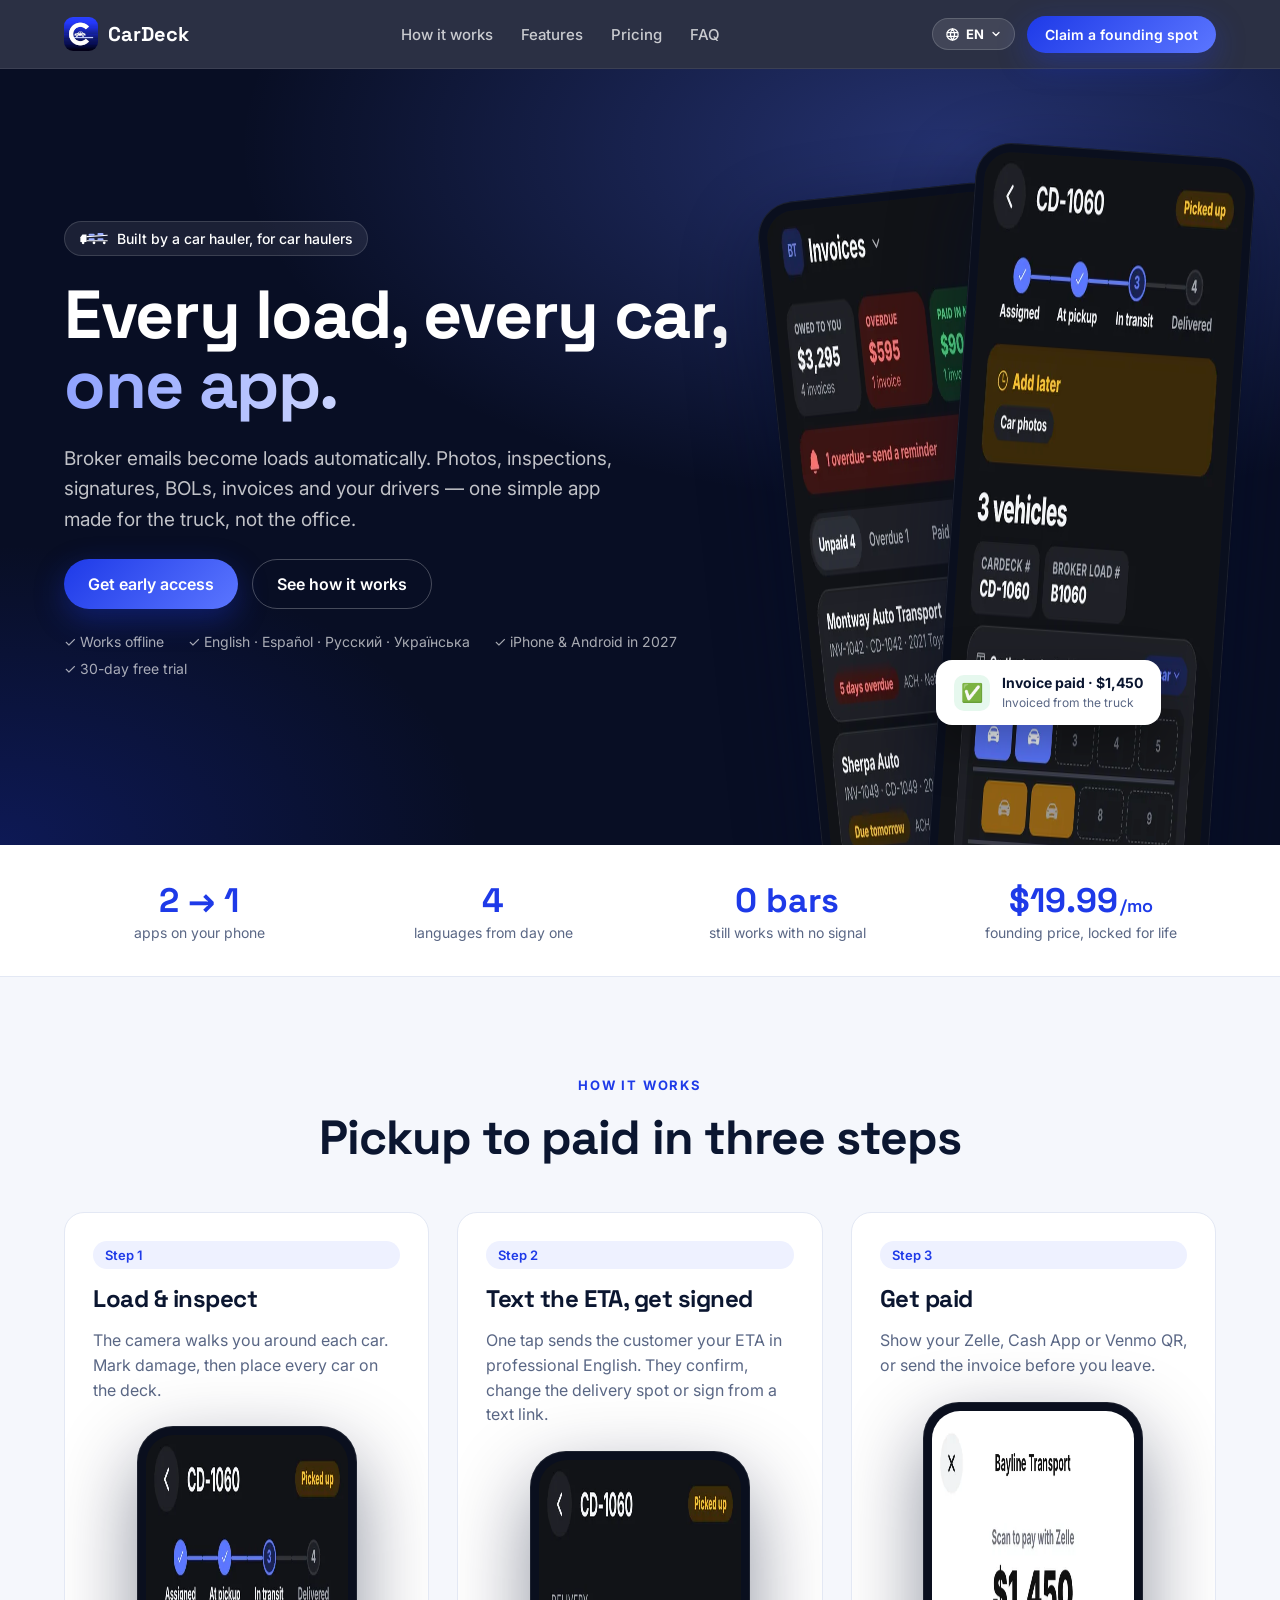
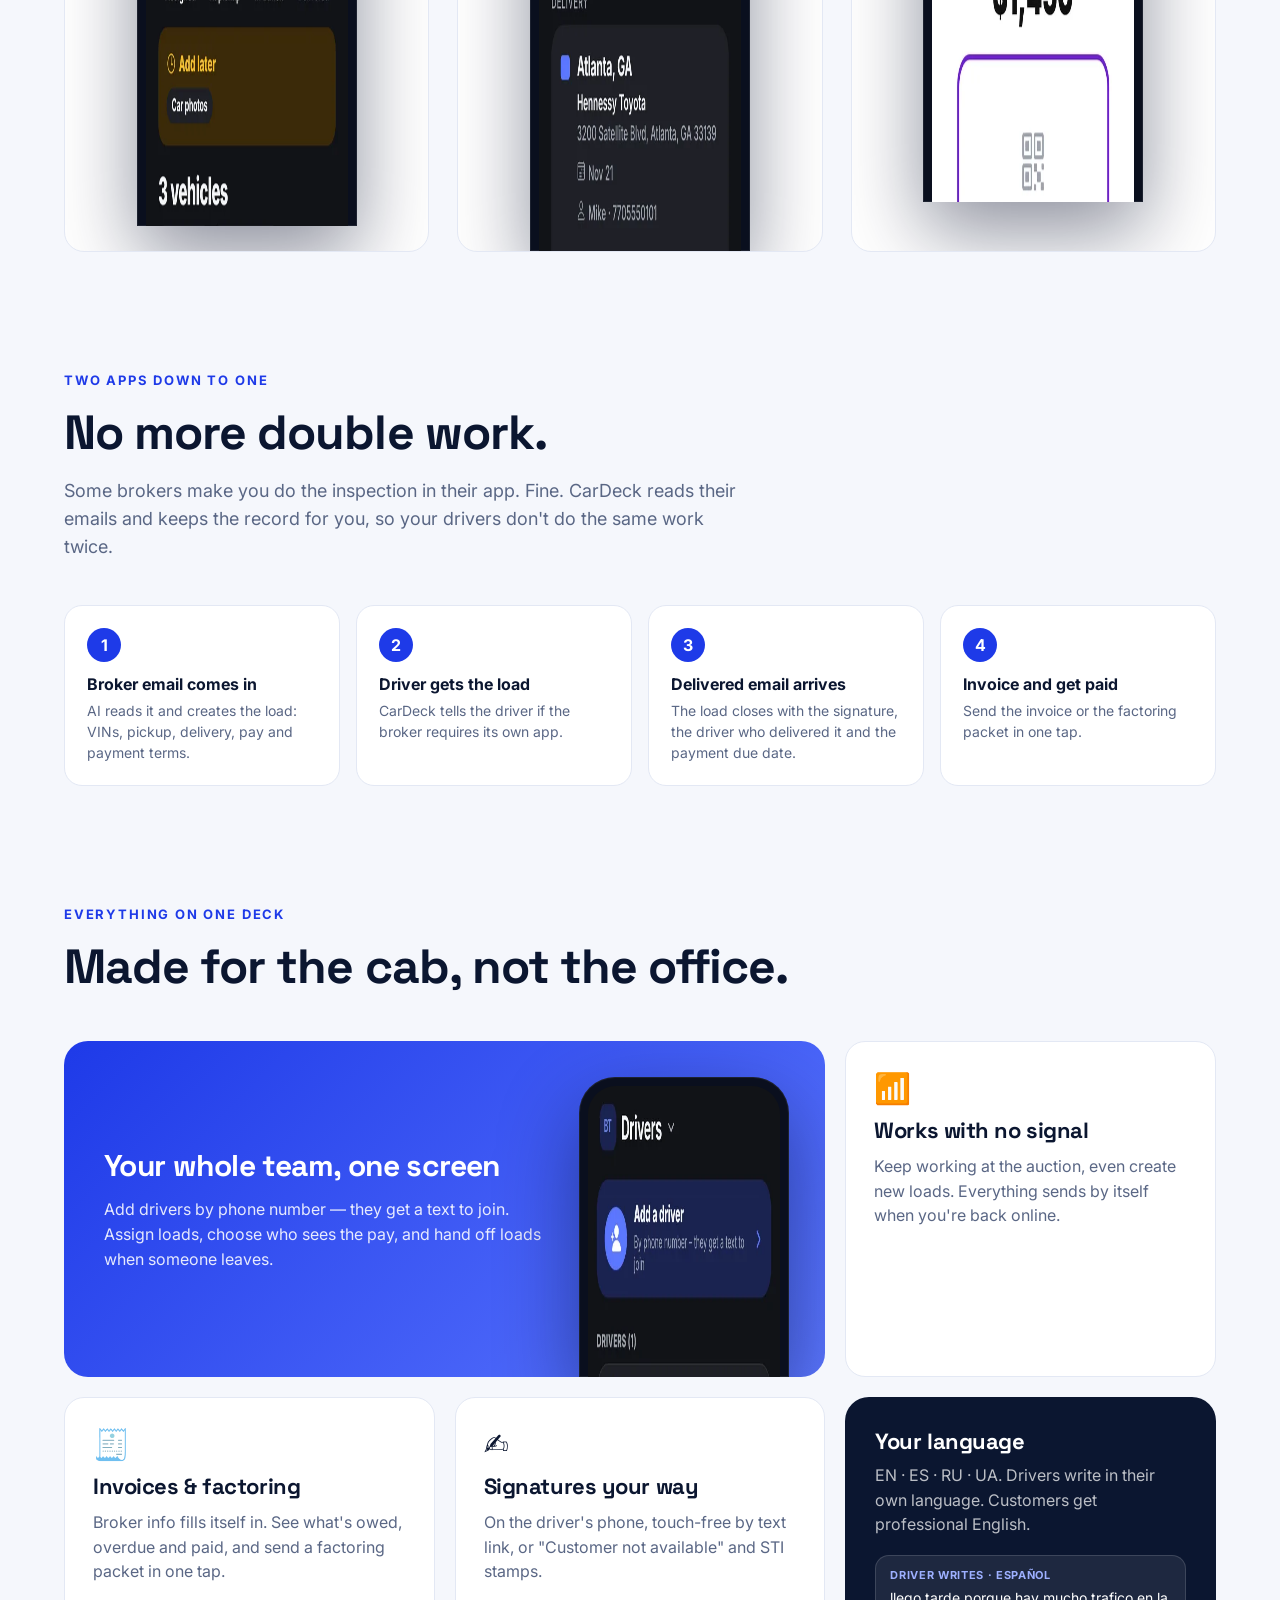
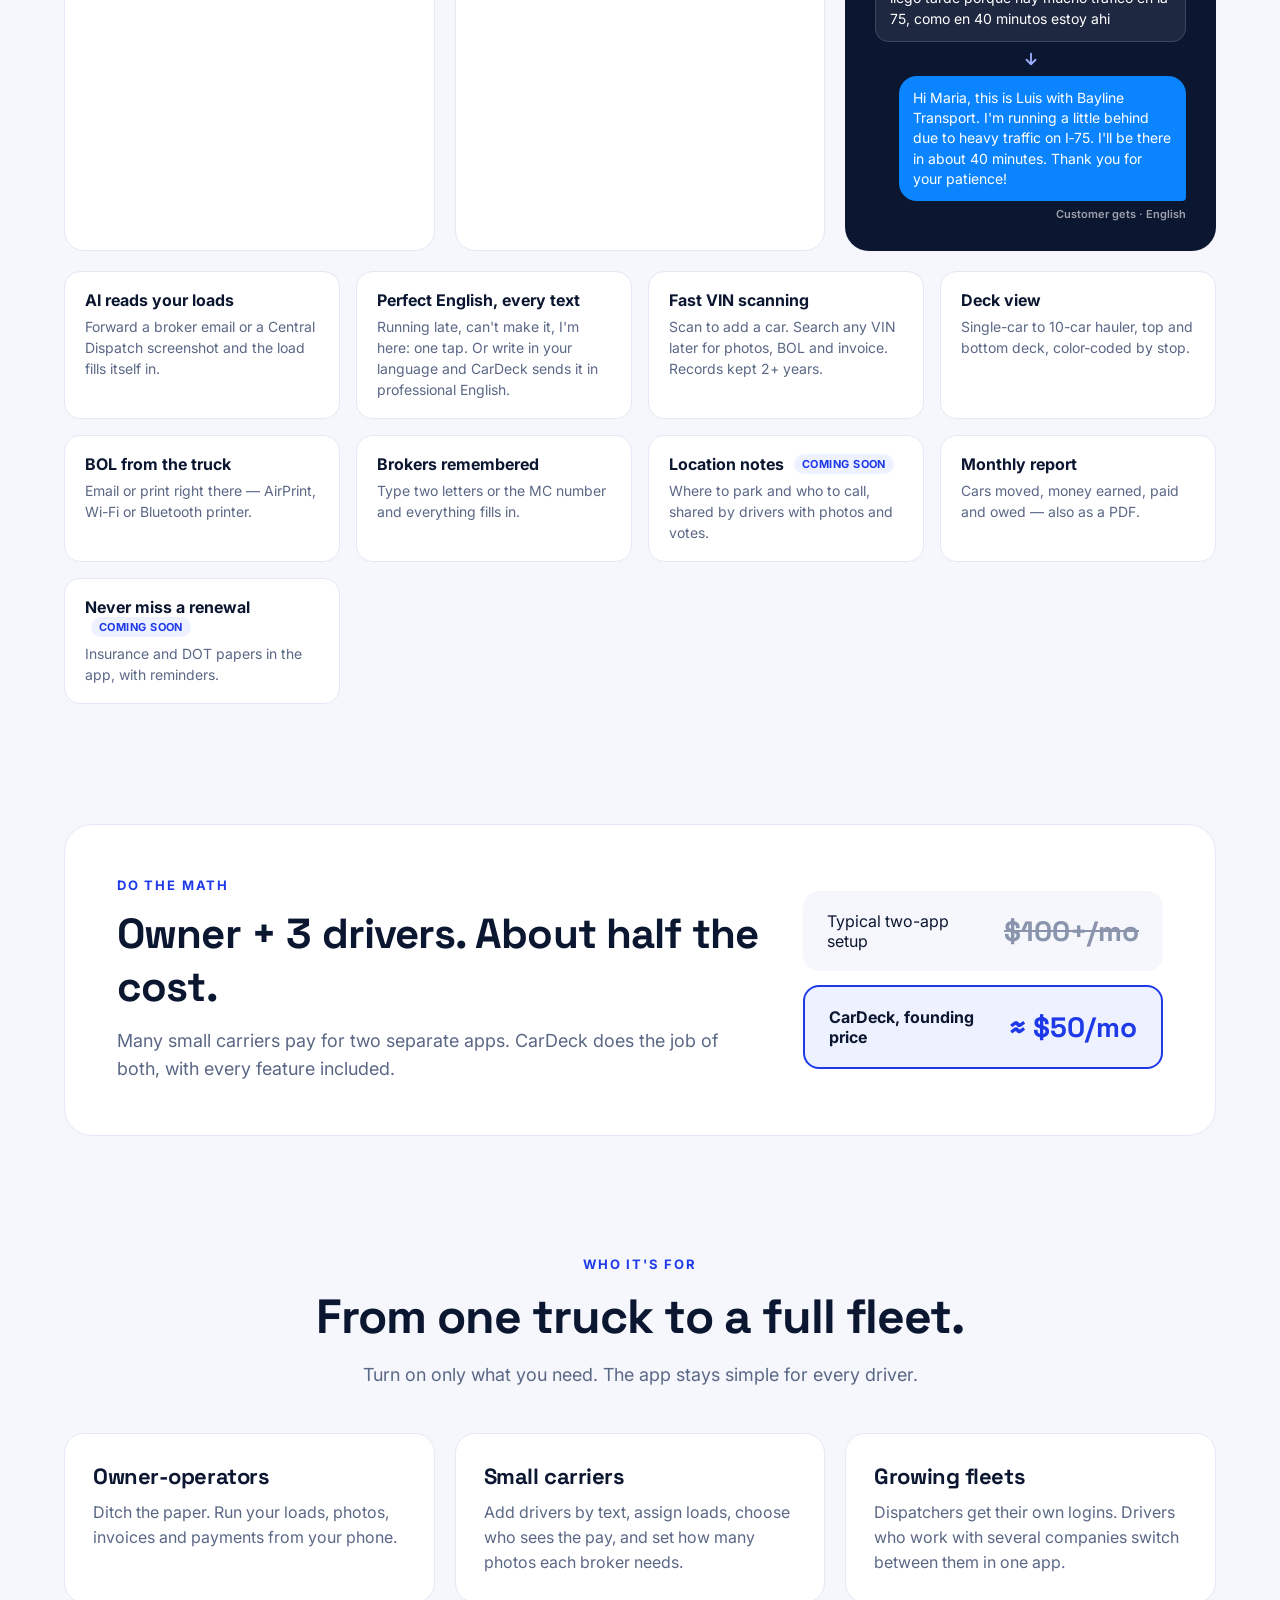
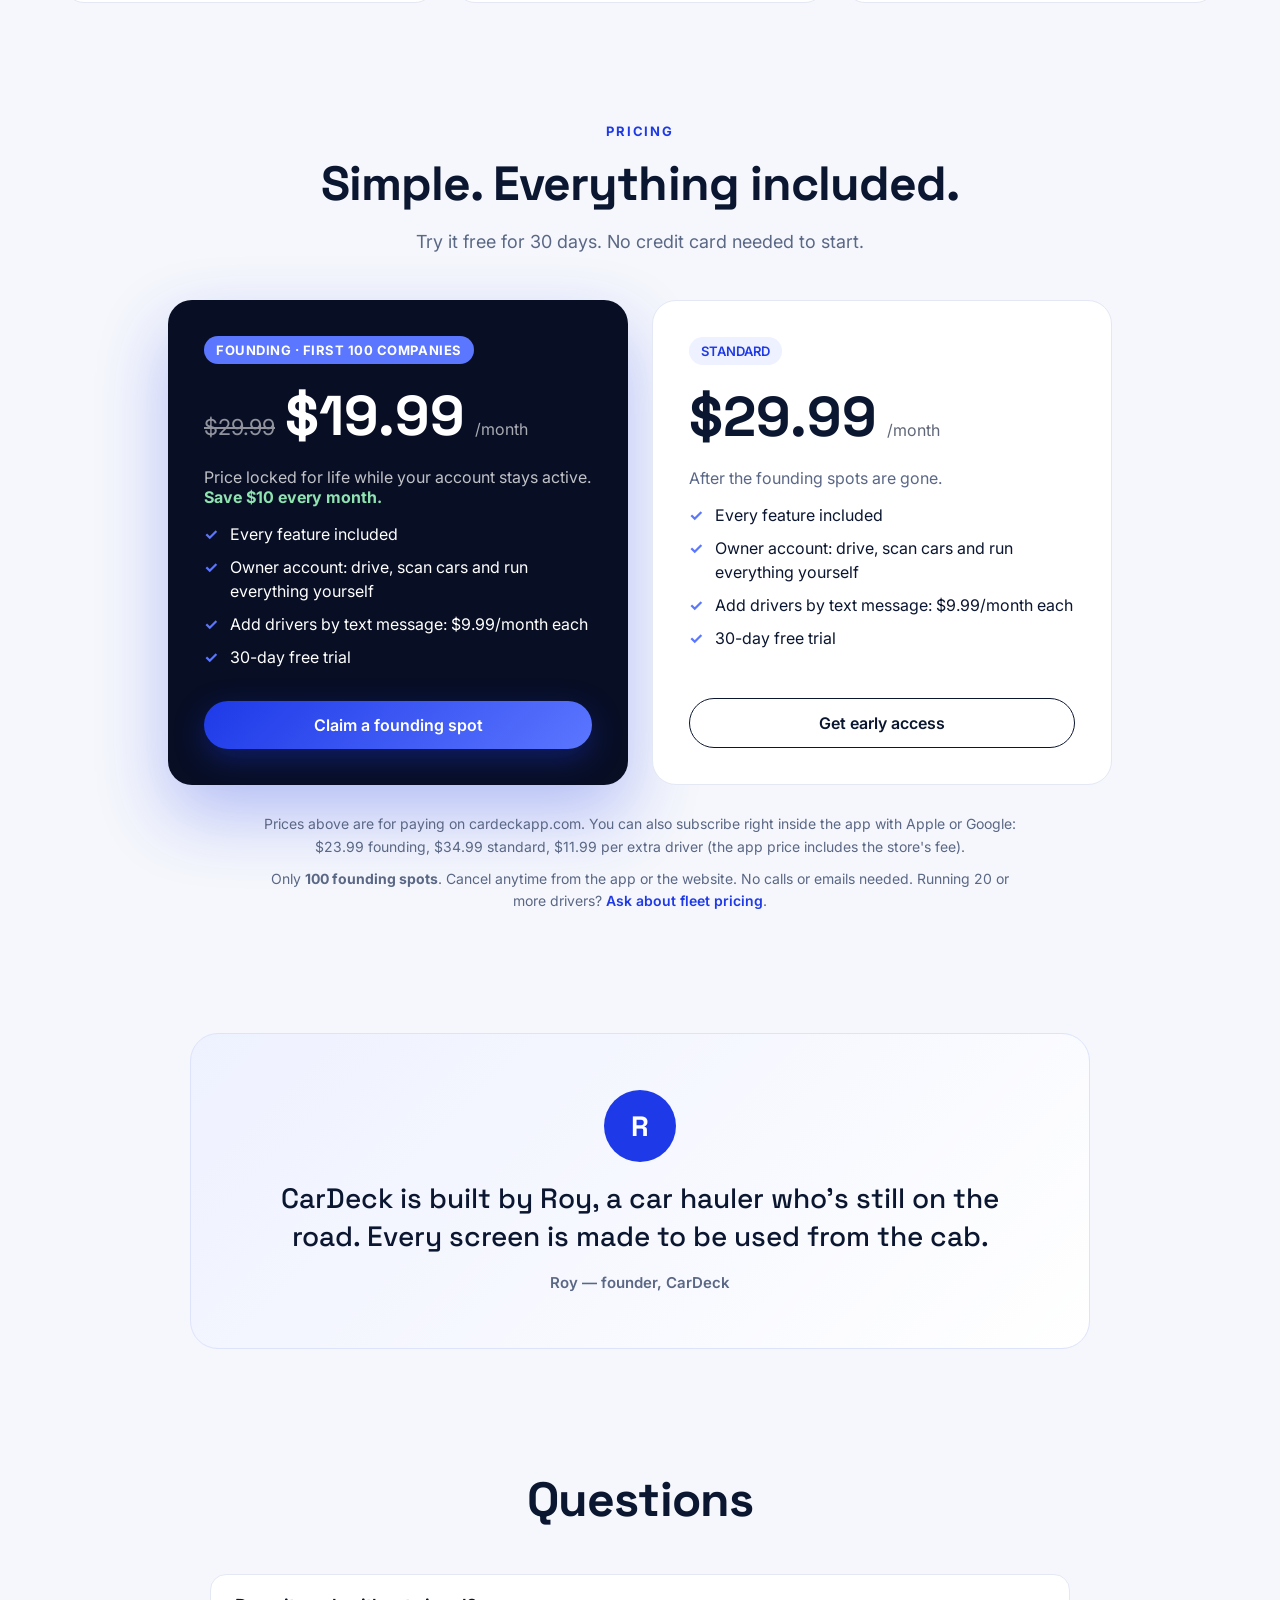
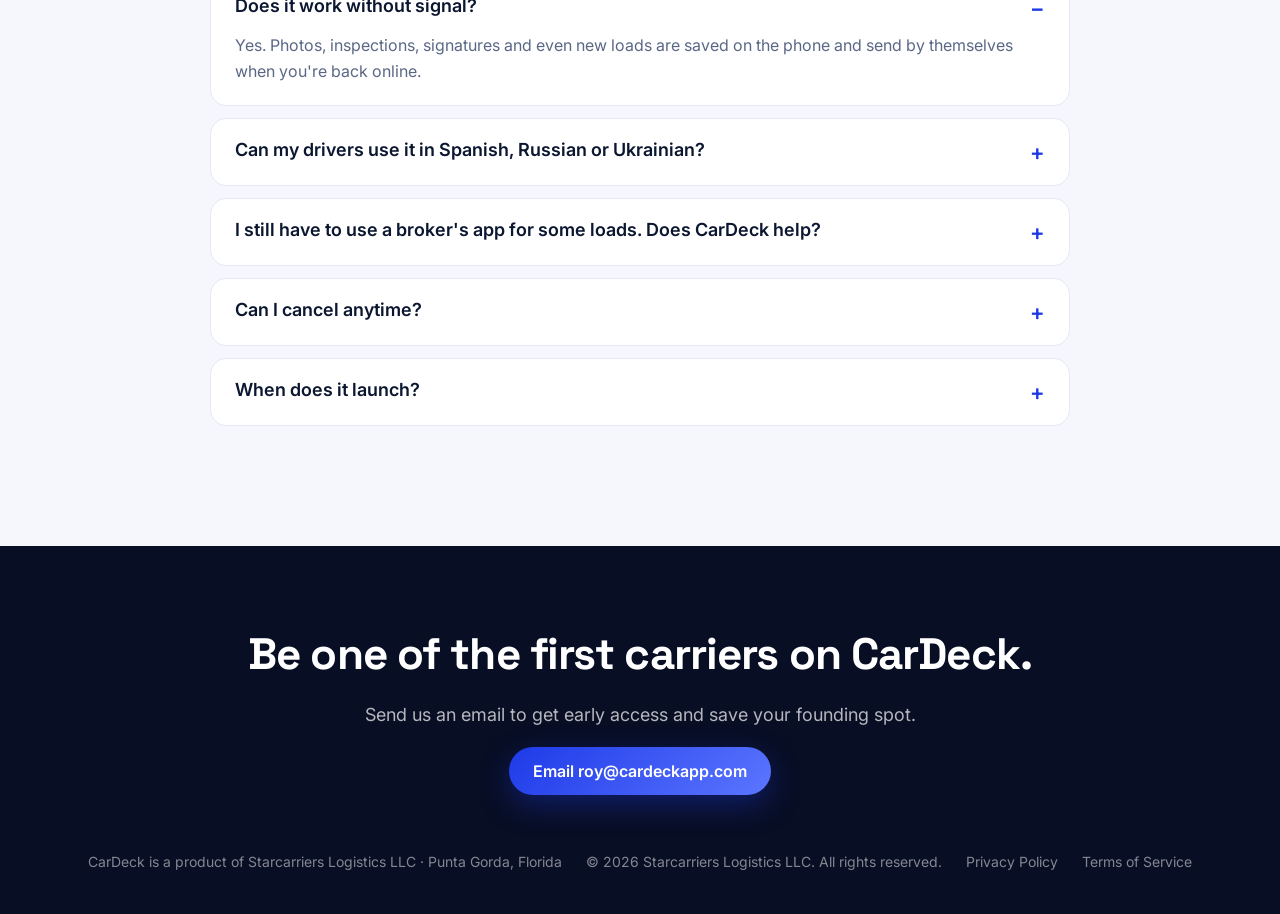
==== index.html @ 929bc15a "Your language card: show a driver's Spanish text sent as professional English (EN + ES) Co-Authored-" ====
<!DOCTYPE html>
<html lang="en">
<head>
<meta charset="utf-8">
<meta name="viewport" content="width=device-width, initial-scale=1">
<title>CarDeck — The car hauling app built for drivers</title>
<meta name="description" content="In English, Spanish, Russian and Ukrainian, CarDeck helps small and growing car hauling companies run every load from one app: AI reads broker emails, VIN scanning, inspection photos, signatures, BOLs you can print from the truck, invoices, payments, factoring and drivers — built around how drivers really work.">
<meta name="color-scheme" content="light">
<meta name="theme-color" content="#080E24">
<link rel="canonical" href="https://cardeckapp.com/">
<meta property="og:type" content="website">
<meta property="og:site_name" content="CarDeck">
<meta property="og:title" content="CarDeck — The car hauling app built for drivers">
<meta property="og:description" content="Broker emails become loads automatically. Photos, BOLs, invoices, payments and factoring in one app. No double work.">
<meta property="og:url" content="https://cardeckapp.com/">
<meta property="og:image" content="https://cardeckapp.com/apple-touch-icon.png">
<link rel="icon" href="favicon.png" type="image/png">
<link rel="apple-touch-icon" href="apple-touch-icon.png">
<link rel="preconnect" href="https://fonts.googleapis.com">
<link rel="preconnect" href="https://fonts.gstatic.com" crossorigin>
<link href="https://fonts.googleapis.com/css2?family=Inter:wght@400;500;600;700&family=Space+Grotesk:wght@500;600;700&display=swap" rel="stylesheet">
<link rel="stylesheet" href="home.css">
</head>
<body>

<header class="top">
  <div class="wrap nav">
    <a class="brand" href="#top"><img src="logo.png" alt="CarDeck logo">CarDeck</a>
    <nav data-i="0" class="links">
      <a href="#how">How it works</a>
      <a href="#features">Features</a>
      <a href="#pricing">Pricing</a>
      <a href="#faq">FAQ</a>
    </nav>
    <div class="nav-right">
      <div class="langs">
        <button type="button" class="lang-btn" aria-haspopup="true" aria-expanded="false" aria-label="Choose language">
          <svg width="15" height="15" viewBox="0 0 24 24" fill="none" stroke="currentColor" stroke-width="2" stroke-linecap="round" aria-hidden="true"><circle cx="12" cy="12" r="9"/><path d="M3.6 9h16.8M3.6 15h16.8M12 3a14 14 0 0 1 0 18M12 3a14 14 0 0 0 0 18"/></svg>
          <span class="lang-cur">EN</span>
          <svg class="chev" width="12" height="12" viewBox="0 0 24 24" fill="none" stroke="currentColor" stroke-width="2.5" stroke-linecap="round" stroke-linejoin="round" aria-hidden="true"><path d="M6 9l6 6 6-6"/></svg>
        </button>
        <div class="lang-menu" role="menu" hidden>
          <button type="button" role="menuitemradio" data-l="en" data-s="EN">English</button>
          <button type="button" role="menuitemradio" data-l="es" data-s="ES">Español</button>
          <button type="button" role="menuitemradio" data-l="ru" data-s="RU">Русский</button>
          <button type="button" role="menuitemradio" data-l="uk" data-s="UA">Українська</button>
        </div>
      </div>
      <a data-i="6" class="btn btn-primary" href="#contact">Claim a founding spot</a>
    </div>
  </div>
</header>

<main id="top">

<!-- HERO -->
<section class="hero">
  <div class="wrap">
    <div class="hero-copy">
      <span class="pill"><svg class="hauler" width="30" height="14" viewBox="0 0 44 20" aria-hidden="true"><path d="M2 16V9l3-4h6v11z" fill="#fff"/><path d="M11 14h31M11 8l31-2" stroke="#fff" stroke-width="1.6" fill="none"/><rect x="14" y="3.6" width="9" height="3.2" rx="1.6" fill="#9DB0FF"/><rect x="27" y="2.8" width="9" height="3.2" rx="1.6" fill="#9DB0FF"/><rect x="14" y="10.2" width="9" height="3.2" rx="1.6" fill="#9DB0FF"/><rect x="27" y="10.2" width="9" height="3.2" rx="1.6" fill="#9DB0FF"/><circle cx="6" cy="17" r="2" fill="#fff"/><circle cx="22" cy="17" r="2" fill="#fff"/><circle cx="37" cy="17" r="2" fill="#fff"/></svg><span data-t="pill">Built by a car hauler, for car haulers</span></span>
      <h1 data-t="h1">Every load, every car, <em>one app.</em></h1>
      <p class="lead" data-t="lead">Broker emails become loads automatically. Photos, inspections, signatures, BOLs, invoices and your drivers — one simple app made for the truck, not the office.</p>
      <div class="row">
        <a class="btn btn-primary" href="#contact" data-t="cta">Get early access</a>
        <a class="btn btn-ghost" href="#how" data-t="cta2">See how it works</a>
      </div>
      <div data-i="8" class="checks"><span>✓ Works offline</span><span>✓ English · Español · Русский · Українська</span><span>✓ iPhone &amp; Android in 2027</span><span>✓ 30-day free trial</span></div>
    </div>
    <div class="hero-art" aria-hidden="true">
      <div class="phone p1"><img src="img/invoices.webp?v=2" alt="" width="540" height="1171"></div>
      <div class="phone p2"><img src="img/load.webp" alt="" width="540" height="1171"></div>
      <div class="toast"><div class="ic">✅</div><div data-i="10"><b>Invoice paid · $1,450</b><small>Invoiced from the truck</small></div></div>
    </div>
  </div>
</section>

<!-- STATS -->
<div class="stats">
  <div class="wrap">
    <div data-i="11"><b>2 → 1</b><span>apps on your phone</span></div>
    <div data-i="12"><b>4</b><span>languages from day one</span></div>
    <div data-i="13"><b>0 bars</b><span>still works with no signal</span></div>
    <div data-i="14"><b>$19.99<small>/mo</small></b><span>founding price, locked for life</span></div>
  </div>
</div>

<!-- HOW -->
<section id="how" class="sec">
  <div class="wrap">
    <div class="sec-head center">
      <span data-i="15" class="eyebrow">How it works</span>
      <h2 data-i="16">Pickup to paid in three steps</h2>
    </div>
    <div class="steps">
      <div class="card"><span data-i="17" class="tag">Step 1</span><h3 data-i="18">Load &amp; inspect</h3><p data-i="19">The camera walks you around each car. Mark damage, then place every car on the deck.</p><div class="phone"><img src="img/load.webp" alt="Load screen with deck view" loading="lazy" width="540" height="1171"></div></div>
      <div class="card"><span data-i="20" class="tag">Step 2</span><h3 data-i="21">Text the ETA, get signed</h3><p data-i="22">One tap sends the customer your ETA in professional English. They confirm, change the delivery spot or sign from a text link.</p><div class="phone"><img src="img/eta.webp" alt="ETA text screen" loading="lazy" width="540" height="1171"></div></div>
      <div class="card"><span data-i="23" class="tag">Step 3</span><h3 data-i="24">Get paid</h3><p data-i="25">Show your Zelle, Cash App or Venmo QR, or send the invoice before you leave.</p><div class="phone"><img src="img/pay-qr.webp?v=3" alt="Payment QR screen" loading="lazy" width="540" height="1171"></div></div>
    </div>
  </div>
</section>

<!-- TWO APPS TO ONE -->
<section class="sec">
  <div class="wrap">
    <div class="sec-head">
      <span data-i="26" class="eyebrow">Two apps down to one</span>
      <h2 data-i="27">No more double work.</h2>
      <p data-i="28">Some brokers make you do the inspection in their app. Fine. CarDeck reads their emails and keeps the record for you, so your drivers don't do the same work twice.</p>
    </div>
    <div class="flow">
      <div data-i="29"><i>1</i><b>Broker email comes in</b><span>AI reads it and creates the load: VINs, pickup, delivery, pay and payment terms.</span></div>
      <div data-i="30"><i>2</i><b>Driver gets the load</b><span>CarDeck tells the driver if the broker requires its own app.</span></div>
      <div data-i="31"><i>3</i><b>Delivered email arrives</b><span>The load closes with the signature, the driver who delivered it and the payment due date.</span></div>
      <div data-i="32"><i>4</i><b>Invoice and get paid</b><span>Send the invoice or the factoring packet in one tap.</span></div>
    </div>
  </div>
</section>

<!-- FEATURES -->
<section id="features" class="sec">
  <div class="wrap">
    <div class="sec-head">
      <span data-i="33" class="eyebrow">Everything on one deck</span>
      <h2 data-i="34">Made for the cab, not the office.</h2>
    </div>
    <div class="bento">
      <div class="big">
        <div><h3 data-i="35">Your whole team, one screen</h3><p data-i="36" style="margin-top:12px">Add drivers by phone number — they get a text to join. Assign loads, choose who sees the pay, and hand off loads when someone leaves.</p></div>
        <div class="phone"><img src="img/drivers.webp?v=2" alt="Drivers screen" loading="lazy" width="540" height="1171"></div>
      </div>
      <div class="card"><div class="emo">📶</div><h3 data-i="38">Works with no signal</h3><p data-i="39">Keep working at the auction, even create new loads. Everything sends by itself when you're back online.</p></div>
      <div class="card"><div class="emo">🧾</div><h3 data-i="41">Invoices &amp; factoring</h3><p data-i="42">Broker info fills itself in. See what's owed, overdue and paid, and send a factoring packet in one tap.</p></div>
      <div class="card"><div class="emo">✍️</div><h3 data-i="44">Signatures your way</h3><p data-i="45">On the driver's phone, touch-free by text link, or "Customer not available" and STI stamps.</p></div>
      <div class="dark lang">
        <div><h3 data-i="46">Your language</h3><p data-i="47" style="margin-top:8px">EN · ES · RU · UA. Drivers write in their own language. Customers get professional English.</p></div>
        <div class="tx" aria-label="Example: a driver's Spanish message sent as professional English">
          <div class="tx-in"><small data-i="105">Driver writes · Español</small><p>llego tarde porque hay mucho trafico en la 75, como en 40 minutos estoy ahi</p></div>
          <div class="tx-arrow" aria-hidden="true"><svg width="18" height="18" viewBox="0 0 24 24" fill="none" stroke="currentColor" stroke-width="2.4" stroke-linecap="round" stroke-linejoin="round"><path d="M12 5v14M6 13l6 6 6-6"/></svg></div>
          <div class="tx-out">Hi Maria, this is Luis with Bayline Transport. I'm running a little behind due to heavy traffic on I&#8209;75. I'll be there in about 40 minutes. Thank you for your patience!</div>
          <small class="tx-cap" data-i="106">Customer gets · English</small>
        </div>
      </div>
    </div>
    <div class="more">
      <div data-i="48"><b>AI reads your loads</b><span>Forward a broker email or a Central Dispatch screenshot and the load fills itself in.</span></div>
      <div data-i="104"><b>Perfect English, every text</b><span>Running late, can't make it, I'm here: one tap. Or write in your language and CarDeck sends it in professional English.</span></div>
      <div data-i="49"><b>Fast VIN scanning</b><span>Scan to add a car. Search any VIN later for photos, BOL and invoice. Records kept 2+ years.</span></div>
      <div data-i="50"><b>Deck view</b><span>Single-car to 10-car hauler, top and bottom deck, color-coded by stop.</span></div>
      <div data-i="51"><b>BOL from the truck</b><span>Email or print right there — AirPrint, Wi-Fi or Bluetooth printer.</span></div>
      <div data-i="52"><b>Brokers remembered</b><span>Type two letters or the MC number and everything fills in.</span></div>
      <div data-i="53"><b>Location notes <em class="soon">Coming soon</em></b><span>Where to park and who to call, shared by drivers with photos and votes.</span></div>
      <div data-i="54"><b>Monthly report</b><span>Cars moved, money earned, paid and owed — also as a PDF.</span></div>
      <div data-i="55"><b>Never miss a renewal <em class="soon">Coming soon</em></b><span>Insurance and DOT papers in the app, with reminders.</span></div>
    </div>
  </div>
</section>

<!-- MATH -->
<section class="sec">
  <div class="wrap">
    <div class="math">
      <div class="l">
        <span data-i="56" class="eyebrow">Do the math</span>
        <h2 data-i="57">Owner + 3 drivers. About half the cost.</h2>
        <p data-i="58">Many small carriers pay for two separate apps. CarDeck does the job of both, with every feature included.</p>
      </div>
      <div class="r">
        <div data-i="59"><span>Typical two-app setup</span><strong class="old">$100+/mo</strong></div>
        <div data-i="60" class="us"><b>CarDeck, founding price</b><strong>≈ $50/mo</strong></div>
      </div>
    </div>
  </div>
</section>

<!-- WHO -->
<section class="sec">
  <div class="wrap">
    <div class="sec-head center">
      <span data-i="61" class="eyebrow">Who it's for</span>
      <h2 data-i="62">From one truck to a full fleet.</h2>
      <p data-i="63">Turn on only what you need. The app stays simple for every driver.</p>
    </div>
    <div class="who">
      <div class="card"><h3 data-i="64">Owner-operators</h3><p data-i="65">Ditch the paper. Run your loads, photos, invoices and payments from your phone.</p></div>
      <div class="card"><h3 data-i="66">Small carriers</h3><p data-i="67">Add drivers by text, assign loads, choose who sees the pay, and set how many photos each broker needs.</p></div>
      <div class="card"><h3 data-i="68">Growing fleets</h3><p data-i="69">Dispatchers get their own logins. Drivers who work with several companies switch between them in one app.</p></div>
    </div>
  </div>
</section>

<!-- PRICING -->
<section id="pricing" class="sec">
  <div class="wrap">
    <div class="sec-head center">
      <span data-i="70" class="eyebrow">Pricing</span>
      <h2 data-i="71">Simple. Everything included.</h2>
      <p data-i="72">Try it free for 30 days. No credit card needed to start.</p>
    </div>
    <div class="prices">
      <div class="price f">
        <span data-i="73" class="badge">FOUNDING · FIRST 100 COMPANIES</span>
        <div data-i="74" class="amt"><s>$29.99</s><b>$19.99</b><span>/month</span></div>
        <p data-i="75" class="sub">Price locked for life while your account stays active. <b class="save">Save $10 every month.</b></p>
        <ul>
          <li data-i="76">Every feature included</li>
          <li data-i="77">Owner account: drive, scan cars and run everything yourself</li>
          <li data-i="78">Add drivers by text message: $9.99/month each</li>
          <li data-i="79">30-day free trial</li>
        </ul>
        <div class="grow"></div>
        <a data-i="6" class="btn btn-primary" href="#contact">Claim a founding spot</a>
      </div>
      <div class="price s">
        <span data-i="80" class="tag" style="align-self:flex-start">STANDARD</span>
        <div data-i="81" class="amt"><b>$29.99</b><span>/month</span></div>
        <p data-i="82" class="sub">After the founding spots are gone.</p>
        <ul>
          <li data-i="76">Every feature included</li>
          <li data-i="77">Owner account: drive, scan cars and run everything yourself</li>
          <li data-i="78">Add drivers by text message: $9.99/month each</li>
          <li data-i="79">30-day free trial</li>
        </ul>
        <div class="grow"></div>
        <a data-i="83" class="btn btn-outline" href="#contact">Get early access</a>
      </div>
    </div>
    <div class="notes">
      <p data-i="84">Prices above are for paying on cardeckapp.com. You can also subscribe right inside the app with Apple or Google: $23.99 founding, $34.99 standard, $11.99 per extra driver (the app price includes the store's fee).</p>
      <p data-i="85">Only <b>100 founding spots</b>. Cancel anytime from the app or the website. No calls or emails needed. Running 20 or more drivers? <a href="mailto:roy@cardeckapp.com?subject=CarDeck%20fleet%20pricing">Ask about fleet pricing</a>.</p>
    </div>
  </div>
</section>

<!-- FOUNDER -->
<section class="sec">
  <div class="wrap">
    <div class="founder">
      <div class="av">R</div>
      <p data-i="87">CarDeck is built by Roy, a car hauler who's still on the road. Every screen is made to be used from the cab.</p>
      <small data-i="88">Roy — founder, CarDeck</small>
    </div>
  </div>
</section>

<!-- FAQ -->
<section id="faq" class="sec">
  <div class="wrap">
    <div class="sec-head center"><h2 data-i="89">Questions</h2></div>
    <div class="faq">
      <details open><summary data-i="90">Does it work without signal?</summary><p data-i="91">Yes. Photos, inspections, signatures and even new loads are saved on the phone and send by themselves when you're back online.</p></details>
      <details><summary data-i="92">Can my drivers use it in Spanish, Russian or Ukrainian?</summary><p data-i="93">Yes. Each driver picks their own language. Papers and texts that go to customers stay in English.</p></details>
      <details><summary data-i="94">I still have to use a broker's app for some loads. Does CarDeck help?</summary><p data-i="95">Yes. CarDeck reads the broker's emails and keeps the full record, and tells the driver when a broker requires its own app.</p></details>
      <details><summary data-i="96">Can I cancel anytime?</summary><p data-i="97">Yes. No contracts. Cancel from the app or the website. Your founding price stays as long as your account stays active.</p></details>
      <details><summary data-i="98">When does it launch?</summary><p data-i="99">On the App Store and Google Play in 2027. Email us now to save a founding spot.</p></details>
    </div>
  </div>
</section>

</main>

<!-- CONTACT + FOOTER -->
<footer id="contact" class="end">
  <div class="wrap">
    <h2 data-i="100">Be one of the first carriers on CarDeck.</h2>
    <p data-i="101" class="sub">Send us an email to get early access and save your founding spot.</p>
    <a data-i="102" class="btn btn-primary" href="mailto:roy@cardeckapp.com?subject=CarDeck%20early%20access">Email roy@cardeckapp.com</a>
    <div data-i="103" class="legal">
      <span>CarDeck is a product of Starcarriers Logistics LLC · Punta Gorda, Florida</span>
      <span>© 2026 Starcarriers Logistics LLC. All rights reserved.</span>
      <a href="privacy.html">Privacy Policy</a>
      <a href="terms.html">Terms of Service</a>
    </div>
  </div>
</footer>

<script>
(function(){
  var T={
    en:{pill:"Built by a car hauler, for car haulers",h1:"Every load, every car, <em>one app.</em>",lead:"Broker emails become loads automatically. Photos, inspections, signatures, BOLs, invoices and your drivers — one simple app made for the truck, not the office.",cta:"Get early access",cta2:"See how it works"},
    es:{pill:"Hecho por un car hauler, para car haulers",h1:"Cada carga, cada carro, <em>una sola app.</em>",lead:"Los emails del broker se convierten en cargas solos. Fotos, inspecciones, firmas, BOLs, facturas y tus choferes — una app sencilla hecha para el camión, no para la oficina.",cta:"Acceso anticipado",cta2:"Cómo funciona"},
    ru:{pill:"Создано автовозчиком для автовозчиков",h1:"Каждый рейс, каждая машина — <em>одно приложение.</em>",lead:"Письма брокеров сами превращаются в заказы. Фото, осмотры, подписи, BOL, счета и ваши водители — простое приложение для кабины, а не для офиса.",cta:"Ранний доступ",cta2:"Как это работает"},
    uk:{pill:"Створено автовозником для автовозників",h1:"Кожен рейс, кожне авто — <em>один застосунок.</em>",lead:"Листи брокерів самі стають замовленнями. Фото, огляди, підписи, BOL, рахунки та ваші водії — простий застосунок для кабіни, а не для офісу.",cta:"Ранній доступ",cta2:"Як це працює"}
  };
  var ES={"0": "<a href=\"#how\">Cómo funciona</a>\n<a href=\"#features\">Funciones</a>\n<a href=\"#pricing\">Precios</a>\n<a href=\"#faq\">Preguntas</a>", "6": "Aparta tu lugar de fundador", "8": "<span>✓ Funciona sin señal</span><span>✓ English · Español · Русский · Українська</span><span>✓ iPhone y Android en 2027</span><span>✓ 30 días gratis</span>", "10": "<b>Factura pagada · $1,450</b><small>Facturada desde el camión</small>", "11": "<b>2 → 1</b><span>apps en tu teléfono</span>", "12": "<b>4</b><span>idiomas desde el primer día</span>", "13": "<b>0 barras</b><span>funciona aunque no haya señal</span>", "14": "<b>$19.99<small>/mes</small></b><span>precio de fundador, fijo de por vida</span>", "15": "Cómo funciona", "16": "De la recogida al pago en tres pasos", "17": "Paso 1", "18": "Carga e inspecciona", "19": "La cámara te guía alrededor de cada carro. Marca los daños y luego coloca cada carro en el deck.", "20": "Paso 2", "21": "Manda el ETA y consigue la firma", "22": "Con un toque le mandas el ETA al cliente en inglés profesional. Confirma, cambia el lugar de entrega o firma desde un link por texto.", "104": "<b>Inglés perfecto en cada texto</b><span>Voy tarde, hoy no llego, ya llegué: un toque. O escribe en tu idioma y CarDeck lo manda en inglés profesional.</span>", "23": "Paso 3", "24": "Cobra", "25": "Muestra tu QR de Zelle, Cash App o Venmo, o manda la factura antes de irte.", "26": "De dos apps a una", "27": "Se acabó el doble trabajo.", "28": "Algunos brokers te obligan a hacer la inspección en su app. No hay problema. CarDeck lee sus emails y guarda el récord por ti, para que tus choferes no hagan el mismo trabajo dos veces.", "29": "<i>1</i><b>Llega el email del broker</b><span>La IA lo lee y crea la carga: VINs, recogida, entrega, pago y términos de pago.</span>", "30": "<i>2</i><b>El chofer recibe la carga</b><span>CarDeck le avisa al chofer si el broker exige su propia app.</span>", "31": "<i>3</i><b>Llega el email de entregado</b><span>La carga se cierra con la firma, el chofer que la entregó y la fecha de pago.</span>", "32": "<i>4</i><b>Factura y cobra</b><span>Manda la factura o el paquete de factoring con un toque.</span>", "33": "Todo en un solo deck", "34": "Hecha para la cabina, no para la oficina.", "35": "Todo tu equipo en una pantalla", "36": "Agrega choferes por número de teléfono: reciben un texto para unirse. Asigna cargas, escoge quién ve el pago y pasa las cargas a otro chofer cuando alguien se va.", "38": "Funciona sin señal", "39": "Sigue trabajando en la subasta, hasta crea cargas nuevas. Todo se manda solo cuando vuelve la señal.", "41": "Facturas y factoring", "42": "La info del broker se llena sola. Ve lo que te deben, lo vencido y lo pagado, y manda el paquete de factoring con un toque.", "44": "Firmas a tu manera", "45": "En el teléfono del chofer, sin contacto por link de texto, o con los sellos \"Customer not available\" y STI.", "46": "Tu idioma", "47": "EN · ES · RU · UA. Los choferes escriben en su idioma. El cliente recibe inglés profesional.", "105": "El chofer escribe · Español", "106": "El cliente recibe · Inglés", "48": "<b>La IA lee tus cargas</b><span>Reenvía el email del broker o un screenshot de Central Dispatch y la carga se llena sola.</span>", "49": "<b>Escaneo rápido de VIN</b><span>Escanea para agregar un carro. Busca cualquier VIN después para ver fotos, BOL y factura. Récords guardados 2+ años.</span>", "50": "<b>Vista del deck</b><span>Desde un solo carro hasta 10 carros, deck de arriba y de abajo, con colores por parada.</span>", "51": "<b>BOL desde el camión</b><span>Mándalo por email o imprímelo ahí mismo: AirPrint, impresora Wi-Fi o Bluetooth.</span>", "52": "<b>Brokers guardados</b><span>Escribe dos letras o el número MC y todo se llena solo.</span>", "53": "<b>Notas de lugares <em class=\"soon\">Muy pronto</em></b><span>Dónde parquear y a quién llamar, compartido por choferes con fotos y votos.</span>", "54": "<b>Reporte mensual</b><span>Carros movidos, dinero ganado, lo pagado y lo que te deben, también en PDF.</span>", "55": "<b>Nunca se te pase una renovación <em class=\"soon\">Muy pronto</em></b><span>Seguro y papeles del DOT en la app, con recordatorios.</span>", "56": "Haz la cuenta", "57": "Dueño + 3 choferes. Más o menos la mitad del costo.", "58": "Muchos carriers pequeños pagan dos apps separadas. CarDeck hace el trabajo de las dos, con todas las funciones incluidas.", "59": "<span>Lo típico con dos apps</span><strong class=\"old\">$100+/mes</strong>", "60": "<b>CarDeck, precio de fundador</b><strong>≈ $50/mes</strong>", "61": "Para quién es", "62": "Desde un camión hasta una flota completa.", "63": "Activa solo lo que necesitas. La app sigue sencilla para cada chofer.", "64": "Owner-operators", "65": "Olvídate del papel. Maneja tus cargas, fotos, facturas y pagos desde tu teléfono.", "66": "Carriers pequeños", "67": "Agrega choferes por texto, asigna cargas, escoge quién ve el pago y decide cuántas fotos pide cada broker.", "68": "Flotas en crecimiento", "69": "Los dispatchers tienen su propio login. Los choferes que trabajan con varias compañías cambian entre ellas en la misma app.", "70": "Precios", "71": "Sencillo. Todo incluido.", "72": "Pruébala gratis por 30 días. No necesitas tarjeta para empezar.", "73": "FUNDADOR · PRIMERAS 100 COMPAÑÍAS", "74": "<s>$29.99</s><b>$19.99</b><span>/mes</span>", "75": "Precio fijo de por vida mientras tu cuenta siga activa. <b class=\"save\">Ahorra $10 cada mes.</b>", "76": "Todas las funciones incluidas", "77": "Cuenta de dueño: maneja, escanea carros y controla todo tú mismo", "78": "Agrega choferes por texto: $9.99/mes cada uno", "79": "30 días gratis", "80": "ESTÁNDAR", "81": "<b>$29.99</b><span>/mes</span>", "82": "Cuando se acaben los lugares de fundador.", "83": "Acceso anticipado", "84": "Estos precios son pagando en cardeckapp.com. También puedes suscribirte dentro de la app con Apple o Google: $23.99 fundador, $34.99 estándar, $11.99 por chofer extra (el precio en la app incluye la comisión de la tienda).", "85": "Solo <b>100 lugares de fundador</b>. Cancela cuando quieras desde la app o la página web, sin llamadas ni emails. ¿Tienes 20 choferes o más? <a href=\"mailto:roy@cardeckapp.com?subject=CarDeck%20fleet%20pricing\">Pregunta por el precio para flotas</a>.", "87": "CarDeck la hace Roy, un car hauler que todavía está en la carretera. Cada pantalla está hecha para usarse desde la cabina.", "88": "Roy, fundador de CarDeck", "89": "Preguntas", "90": "¿Funciona sin señal?", "91": "Sí. Las fotos, inspecciones, firmas y hasta cargas nuevas se guardan en el teléfono y se mandan solas cuando vuelve la señal.", "92": "¿Mis choferes la pueden usar en español, ruso o ucraniano?", "93": "Sí. Cada chofer escoge su idioma. Los papeles y textos que van al cliente siempre van en inglés.", "94": "Todavía tengo que usar la app de un broker para algunas cargas. ¿CarDeck me ayuda?", "95": "Sí. CarDeck lee los emails del broker, guarda el récord completo y le avisa al chofer cuando un broker exige su propia app.", "96": "¿Puedo cancelar cuando quiera?", "97": "Sí. Sin contratos. Cancela desde la app o la página web. Tu precio de fundador se mantiene mientras tu cuenta siga activa.", "98": "¿Cuándo sale?", "99": "En el App Store y Google Play en 2027. Escríbenos ahora para apartar tu lugar de fundador.", "100": "Sé de los primeros carriers en CarDeck.", "101": "Mándanos un email para tener acceso anticipado y apartar tu lugar de fundador.", "102": "Escribe a roy@cardeckapp.com", "103": "<span>CarDeck es un producto de Starcarriers Logistics LLC · Punta Gorda, Florida</span>\n<span>© 2026 Starcarriers Logistics LLC. Todos los derechos reservados.</span>\n<a href=\"privacy.html\">Política de privacidad</a>\n<a href=\"terms.html\">Términos de servicio</a>"};
  var I=document.querySelectorAll('[data-i]');
  I.forEach(function(el){el._en=el.innerHTML;});
  function tr(l){I.forEach(function(el){var k=el.getAttribute('data-i');el.innerHTML=(l==='es'&&ES[k]!=null)?ES[k]:el._en;});}
  var btns=document.querySelectorAll('.lang-menu button');
  var lbtn=document.querySelector('.lang-btn'),menu=document.querySelector('.lang-menu'),cur=document.querySelector('.lang-cur');
  function openM(o){menu.hidden=!o;lbtn.setAttribute('aria-expanded',o?'true':'false');lbtn.classList.toggle('open',o);}
  lbtn.addEventListener('click',function(e){e.stopPropagation();openM(menu.hidden);});
  document.addEventListener('click',function(e){if(!menu.contains(e.target))openM(false);});
  document.addEventListener('keydown',function(e){if(e.key==='Escape')openM(false);});
  function set(l){
    if(!T[l])l='en';
    document.querySelectorAll('[data-t]').forEach(function(el){el.innerHTML=T[l][el.getAttribute('data-t')];});
    btns.forEach(function(b){var on=b.getAttribute('data-l')===l;b.classList.toggle('on',on);b.setAttribute('aria-checked',on?'true':'false');if(on)cur.textContent=b.getAttribute('data-s');});
    tr(l);
    document.documentElement.lang=l;
    try{localStorage.setItem('cd.lang',l);}catch(e){}
  }
  btns.forEach(function(b){b.addEventListener('click',function(){set(b.getAttribute('data-l'));openM(false);});});
  var saved=null;try{saved=localStorage.getItem('cd.lang');}catch(e){}
  var nav=(navigator.language||'en').slice(0,2).toLowerCase();
  set(saved||nav);
})();
</script>
</body>
</html>
---- home.css ----
/* CarDeck homepage — modern design (Nov 2026) */
:root{--navy:#080E24;--ink:#0B1630;--muted:#5A6785;--line:#E3E8F4;--bg:#F5F7FC;--blue:#1E3AE8;--blue2:#5B76FF;--soft:#EEF1FF}
*{box-sizing:border-box}
html{scroll-behavior:smooth}
body{margin:0;font-family:Inter,system-ui,-apple-system,Segoe UI,Roboto,sans-serif;color:var(--ink);background:var(--bg);-webkit-font-smoothing:antialiased}
h1,h2,h3{font-family:'Space Grotesk',Inter,sans-serif;margin:0;letter-spacing:-.02em}
p{margin:0}
a{color:inherit;text-decoration:none}
img{max-width:100%}
.wrap{width:100%;max-width:1200px;margin:0 auto;padding:0 24px}
.btn{display:inline-flex;align-items:center;justify-content:center;gap:8px;padding:14px 24px;border-radius:999px;font-weight:600;font-size:16px;border:0;cursor:pointer;transition:transform .15s,box-shadow .15s}
.btn:hover{transform:translateY(-1px)}
.btn-primary{background:linear-gradient(135deg,var(--blue),var(--blue2));color:#fff;box-shadow:0 10px 30px rgba(30,58,232,.35)}
.btn-ghost{border:1px solid rgba(255,255,255,.25);color:#fff}
.btn-outline{border:1.5px solid var(--ink);color:var(--ink)}
.eyebrow{font-size:13px;font-weight:700;letter-spacing:.14em;text-transform:uppercase;color:var(--blue)}
.tag{display:inline-block;padding:6px 12px;border-radius:999px;background:var(--soft);color:var(--blue);font-size:13px;font-weight:600}
.card{background:#fff;border-radius:20px;padding:28px;border:1px solid var(--line)}
.phone{border-radius:36px;padding:9px;background:#0A0F1E;box-shadow:0 30px 80px rgba(5,10,40,.45),inset 0 0 0 1px rgba(255,255,255,.08)}
.phone img{display:block;width:100%;border-radius:28px}
.sec{padding:100px 0 20px}
.sec-head{display:flex;flex-direction:column;gap:14px;margin-bottom:44px}
.sec-head.center{text-align:center;align-items:center}
.sec-head h2{font-size:clamp(32px,4.5vw,48px)}
.sec-head p{color:var(--muted);font-size:18px;line-height:1.55;max-width:680px}

/* nav */
.top{position:sticky;top:0;z-index:20;background:rgba(8,14,36,.85);backdrop-filter:blur(14px);-webkit-backdrop-filter:blur(14px);border-bottom:1px solid rgba(255,255,255,.08)}
.nav{display:flex;align-items:center;justify-content:space-between;height:68px;gap:16px}
.brand{display:flex;align-items:center;gap:10px;color:#fff;font-family:'Space Grotesk',Inter,system-ui,sans-serif;font-weight:700;font-size:20px}
.brand img{width:34px;height:34px;border-radius:9px}
.links{display:flex;gap:28px;color:rgba(255,255,255,.75);font-size:15px;font-weight:500}
.links a:hover{color:#fff}
.nav-right{display:flex;align-items:center;gap:12px}
.langs{position:relative}
.lang-btn{all:unset;cursor:pointer;display:flex;align-items:center;gap:6px;padding:7px 12px;border-radius:999px;background:rgba(255,255,255,.1);border:1px solid rgba(255,255,255,.16);font-size:13px;font-weight:700;color:#fff}
.lang-btn:focus-visible{outline:2px solid var(--blue2);outline-offset:2px}
.lang-btn .chev{transition:transform .2s}
.lang-btn.open .chev{transform:rotate(180deg)}
.lang-menu{position:absolute;right:0;top:calc(100% + 8px);min-width:170px;background:#fff;border-radius:14px;padding:6px;box-shadow:0 20px 50px rgba(0,0,0,.3);z-index:50;display:flex;flex-direction:column}
.lang-menu[hidden]{display:none}
.lang-menu button{all:unset;cursor:pointer;padding:10px 12px;border-radius:9px;font-size:15px;font-weight:500;color:var(--ink);display:flex;justify-content:space-between;align-items:center}
.lang-menu button:hover{background:var(--bg)}
.lang-menu button.on{background:var(--soft);color:var(--blue);font-weight:700}
.lang-menu button.on:after{content:"✓"}
.pill{display:inline-flex;align-items:center;gap:8px}
.pill .hauler{flex:none}
.nav .btn{padding:10px 18px;font-size:14px}

/* hero */
.hero{background:radial-gradient(1200px 600px at 75% 10%,rgba(91,118,255,.35),transparent 60%),radial-gradient(800px 500px at 0% 100%,rgba(30,58,232,.25),transparent 60%),var(--navy);color:#fff;overflow:hidden}
.hero .wrap{display:flex;flex-wrap:wrap;align-items:center;gap:56px;padding-top:80px;padding-bottom:96px}
.hero-copy{flex:999 1 500px;min-width:0;display:flex;flex-direction:column;gap:24px}
.pill{align-self:flex-start;padding:8px 14px;border-radius:999px;background:rgba(255,255,255,.08);border:1px solid rgba(255,255,255,.14);font-size:14px;font-weight:500}
.hero h1{font-size:clamp(42px,6vw,68px);line-height:1.03;font-weight:700}
.hero h1 em{font-style:normal;background:linear-gradient(90deg,#8FA2FF,#C9D3FF);-webkit-background-clip:text;background-clip:text;color:transparent}
.hero .lead{font-size:19px;line-height:1.6;color:rgba(255,255,255,.75);max-width:560px}
.row{display:flex;gap:14px;flex-wrap:wrap}
.checks{display:flex;gap:10px 24px;flex-wrap:wrap;font-size:14px;color:rgba(255,255,255,.65)}
.hero-art{flex:1 1 400px;min-width:0;position:relative;height:600px;max-width:520px}
.hero-art .p1{position:absolute;left:0;top:40px;width:250px;transform:rotate(-6deg)}
.hero-art .p2{position:absolute;right:0;top:0;width:280px;transform:rotate(4deg)}
.toast{position:absolute;left:120px;bottom:24px;background:#fff;color:var(--ink);border-radius:16px;padding:14px 18px;box-shadow:0 20px 50px rgba(0,0,0,.35);display:flex;gap:12px;align-items:center}
.toast .ic{width:36px;height:36px;border-radius:10px;background:#E6F8EE;display:flex;align-items:center;justify-content:center;font-size:18px}
.toast b{font-size:14px;display:block}.toast small{font-size:12px;color:var(--muted)}

/* stats */
.stats{background:#fff;border-bottom:1px solid var(--line)}
.stats .wrap{display:grid;grid-template-columns:repeat(4,minmax(0,1fr));gap:24px;padding-top:34px;padding-bottom:34px;text-align:center}
.stats b{display:block;font-family:'Space Grotesk',Inter,system-ui,sans-serif;font-size:34px;color:var(--blue)}
.stats b small{font-size:18px;font-weight:600;margin-left:2px}
.stats span{color:var(--muted);font-size:14px}

/* steps */
.steps{display:grid;grid-template-columns:repeat(3,minmax(0,1fr));gap:28px}
.steps .card{display:flex;flex-direction:column;gap:14px;overflow:hidden}
.steps h3{font-size:24px}
.steps p{color:var(--muted);line-height:1.55}
.steps .phone{width:220px;height:400px;overflow:hidden;align-self:center;margin:10px 0 -28px;border-bottom-left-radius:0;border-bottom-right-radius:0}
.steps .phone img{border-bottom-left-radius:0;border-bottom-right-radius:0}

/* bento */
.bento{display:grid;grid-template-columns:repeat(3,minmax(0,1fr));gap:20px}
.bento .card{display:flex;flex-direction:column;gap:10px}
.bento .emo{font-size:30px}
.bento h3{font-size:22px}
.bento p{color:var(--muted);line-height:1.55}
.big{grid-column:span 2;border-radius:24px;padding:36px 36px 36px 40px;background:linear-gradient(135deg,var(--blue),var(--blue2));color:#fff;display:flex;gap:28px;align-items:center;overflow:hidden;min-height:320px}
.big h3{font-size:30px}.big p{color:rgba(255,255,255,.88);line-height:1.55}
.big>div:first-child{flex:1;min-width:0}
.big .phone{width:210px;height:300px;overflow:hidden;flex:none;align-self:flex-end;margin-bottom:-36px;border-bottom-left-radius:0;border-bottom-right-radius:0}
.big .phone img{border-bottom-left-radius:0;border-bottom-right-radius:0}
.dark{border-radius:24px;padding:30px;background:var(--ink);color:#fff;display:flex;gap:18px;align-items:center;overflow:hidden}
.dark h3{font-size:22px}.dark p{color:rgba(255,255,255,.72);line-height:1.55}
.dark>div:first-child{flex:1;min-width:0}
.dark.lang{flex-direction:column;align-items:stretch}
.tx{display:flex;flex-direction:column}
.tx-in{background:rgba(255,255,255,.08);border:1px solid rgba(255,255,255,.14);border-radius:14px;padding:12px 14px}
.tx small{display:block;font-size:11px;font-weight:700;letter-spacing:.06em;text-transform:uppercase;color:#9DB0FF}
.dark .tx-in p{color:#fff;margin-top:6px;font-size:14px;line-height:1.45}
.tx-arrow{color:#9DB0FF;display:flex;justify-content:center;margin:8px 0}
.tx-out{background:#0A84FF;color:#fff;border-radius:18px 18px 4px 18px;padding:12px 14px;font-size:14px;line-height:1.45;margin-left:24px}
.tx small.tx-cap{text-align:right;color:rgba(255,255,255,.6);margin-top:6px;font-weight:600;text-transform:none;letter-spacing:0}
.dark .phone{width:110px;height:170px;overflow:hidden;flex:none;align-self:flex-end;margin-bottom:-30px;border-radius:22px 22px 0 0;padding:6px}.dark .phone img{border-radius:17px}
.more{display:grid;grid-template-columns:repeat(4,minmax(0,1fr));gap:16px;margin-top:20px}
.more div{background:#fff;border:1px solid var(--line);border-radius:16px;padding:18px 20px}
.more b{display:block;margin-bottom:6px}
.soon{font-style:normal;font-size:11px;font-weight:700;letter-spacing:.04em;text-transform:uppercase;background:var(--soft);color:var(--blue);padding:3px 8px;border-radius:999px;margin-left:6px;vertical-align:2px;white-space:nowrap}
.more span{color:var(--muted);font-size:14px;line-height:1.5}

/* flow */
.flow{display:grid;grid-template-columns:repeat(4,minmax(0,1fr));gap:16px}
.flow div{background:#fff;border:1px solid var(--line);border-radius:18px;padding:22px}
.flow i{font-style:normal;display:inline-flex;width:34px;height:34px;border-radius:50%;background:var(--blue);color:#fff;font-weight:700;align-items:center;justify-content:center;margin-bottom:12px}
.flow b{display:block;margin-bottom:6px}
.flow span{color:var(--muted);font-size:14px;line-height:1.5}

/* math */
.math{border-radius:28px;background:#fff;border:1px solid var(--line);padding:52px;display:flex;flex-wrap:wrap;gap:44px;align-items:center}
.math .l{flex:999 1 400px;min-width:0;display:flex;flex-direction:column;gap:14px}
.math h2{font-size:clamp(30px,4vw,42px)}
.math .l p{color:var(--muted);font-size:18px;line-height:1.55}
.math .r{flex:1 1 360px;min-width:0;display:flex;flex-direction:column;gap:14px}
.math .r div{display:flex;justify-content:space-between;align-items:center;gap:12px;padding:20px 24px;border-radius:16px;background:var(--bg)}
.math .r div.us{background:var(--soft);border:2px solid var(--blue)}
.math .r strong{white-space:nowrap;font-family:'Space Grotesk',Inter,system-ui,sans-serif;font-size:28px}
.math .r .old{color:#8A94AD;text-decoration:line-through}
.math .r .us strong{color:var(--blue)}

/* who */
.who{display:grid;grid-template-columns:repeat(3,minmax(0,1fr));gap:20px}
.who h3{font-size:22px;margin-bottom:10px}.who p{color:var(--muted);line-height:1.55}

/* pricing */
.prices{display:flex;flex-wrap:wrap;gap:24px;justify-content:center}
.price{flex:1 1 340px;max-width:460px;border-radius:24px;padding:36px;display:flex;flex-direction:column;gap:16px}
.price.f{background:var(--navy);color:#fff;box-shadow:0 30px 70px rgba(30,58,232,.3)}
.price.s{background:#fff;border:1px solid var(--line)}
.badge{align-self:flex-start;padding:6px 12px;border-radius:999px;background:var(--blue2);color:#fff;font-size:13px;font-weight:700;letter-spacing:.04em}
.amt{display:flex;align-items:baseline;gap:10px;flex-wrap:wrap}
.amt b{font-family:'Space Grotesk',Inter,system-ui,sans-serif;font-size:56px}
.amt s{font-size:22px;opacity:.55}
.amt span{opacity:.65}
.price ul{margin:0;padding:0;list-style:none;display:flex;flex-direction:column;gap:10px}
.price li{padding-left:26px;position:relative;line-height:1.45}
.price li:before{content:"✓";position:absolute;left:0;color:var(--blue2);font-weight:700}
.price.f .sub{color:rgba(255,255,255,.75)}.price.s .sub{color:var(--muted)}
.save{color:#8FE3B0}
.price .grow{flex:1}
.notes{max-width:760px;margin:28px auto 0;text-align:center;color:var(--muted);font-size:14px;line-height:1.6;display:flex;flex-direction:column;gap:10px}
.notes a{color:var(--blue);font-weight:600}

/* founder */
.founder{border-radius:28px;padding:56px;background:linear-gradient(135deg,var(--soft),#fff);border:1px solid #DDE3FB;display:flex;flex-direction:column;gap:18px;max-width:900px;margin:0 auto;text-align:center;align-items:center}
.founder .av{width:72px;height:72px;border-radius:50%;background:var(--blue);color:#fff;display:flex;align-items:center;justify-content:center;font-family:'Space Grotesk',Inter,system-ui,sans-serif;font-size:28px;font-weight:700}
.founder p{font-family:'Space Grotesk',Inter,system-ui,sans-serif;font-size:clamp(22px,3vw,28px);line-height:1.35;font-weight:500}
.founder small{color:var(--muted);font-weight:600;font-size:15px}

/* faq */
.faq{max-width:860px;margin:0 auto;display:flex;flex-direction:column;gap:12px}
.faq details{background:#fff;border:1px solid var(--line);border-radius:16px;padding:20px 24px}
.faq summary{cursor:pointer;font-weight:600;font-size:18px;list-style:none;display:flex;justify-content:space-between;gap:12px}
.faq summary::-webkit-details-marker{display:none}
.faq summary:after{content:"+";font-size:22px;color:var(--blue)}
.faq details[open] summary:after{content:"−"}
.faq details p{color:var(--muted);line-height:1.6;padding-top:12px}

/* footer */
.end{background:var(--navy);color:#fff;margin-top:100px}
.end .wrap{padding-top:80px;padding-bottom:44px;display:flex;flex-direction:column;gap:22px;align-items:center;text-align:center}
.end h2{font-size:clamp(30px,4.5vw,44px)}
.end .sub{color:rgba(255,255,255,.7);font-size:18px}
.legal{display:flex;gap:10px 24px;color:rgba(255,255,255,.5);font-size:14px;padding-top:36px;flex-wrap:wrap;justify-content:center}
.legal a:hover{color:#fff}

/* phones & tablets */
@media (max-width:980px){
  .links{display:none}
  .steps,.who{grid-template-columns:1fr}
  .bento{grid-template-columns:1fr 1fr}
  .more,.flow{grid-template-columns:1fr 1fr}
  .stats .wrap{grid-template-columns:repeat(2,minmax(0,1fr))}
}
@media (max-width:640px){
  .nav .btn{display:none}
  .hero .wrap{padding-top:48px;padding-bottom:64px;gap:36px}
  .hero-art{height:460px}
  .hero-art .p1{width:190px}.hero-art .p2{width:210px}
  .toast{left:20px}
  .bento,.more,.flow{grid-template-columns:1fr}
  .big{grid-column:auto;flex-direction:column;align-items:flex-start}
  .big .phone{align-self:center}
  .math,.founder{padding:32px 24px}
  .sec{padding-top:72px}
}
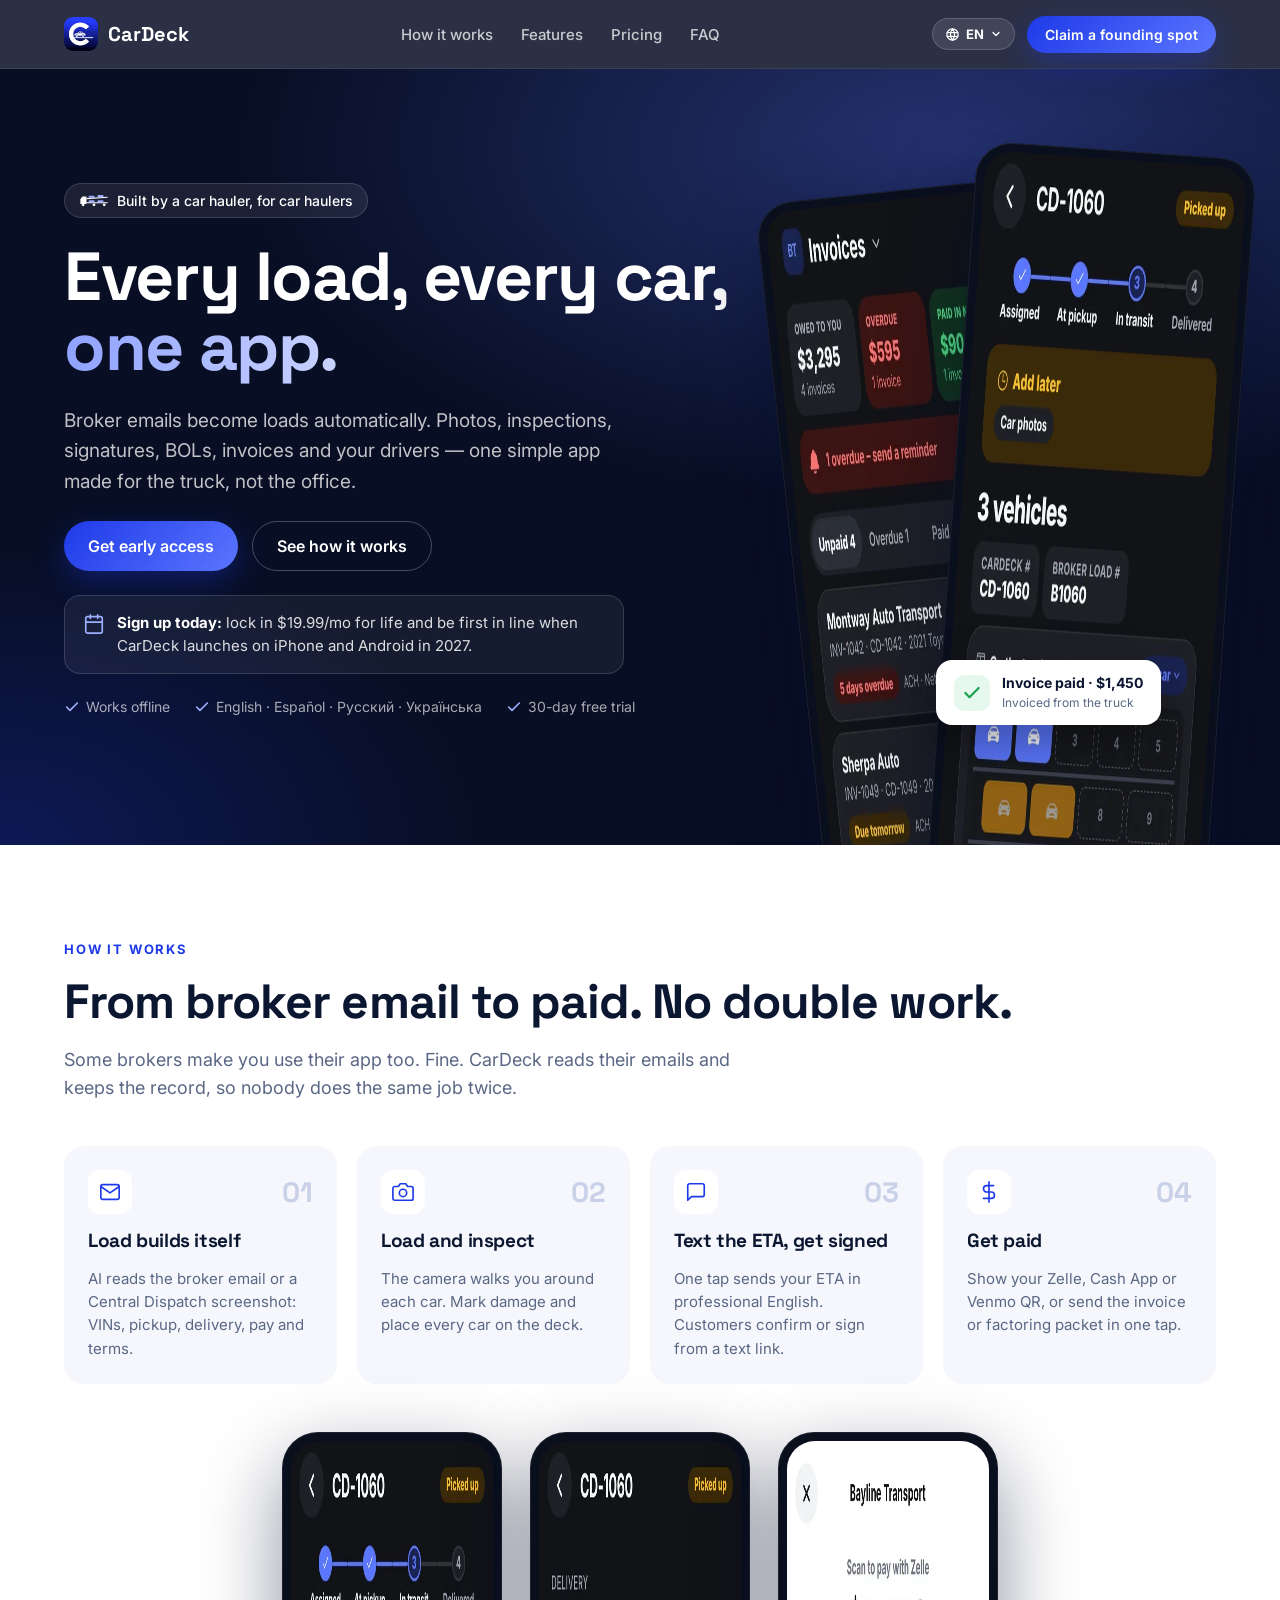
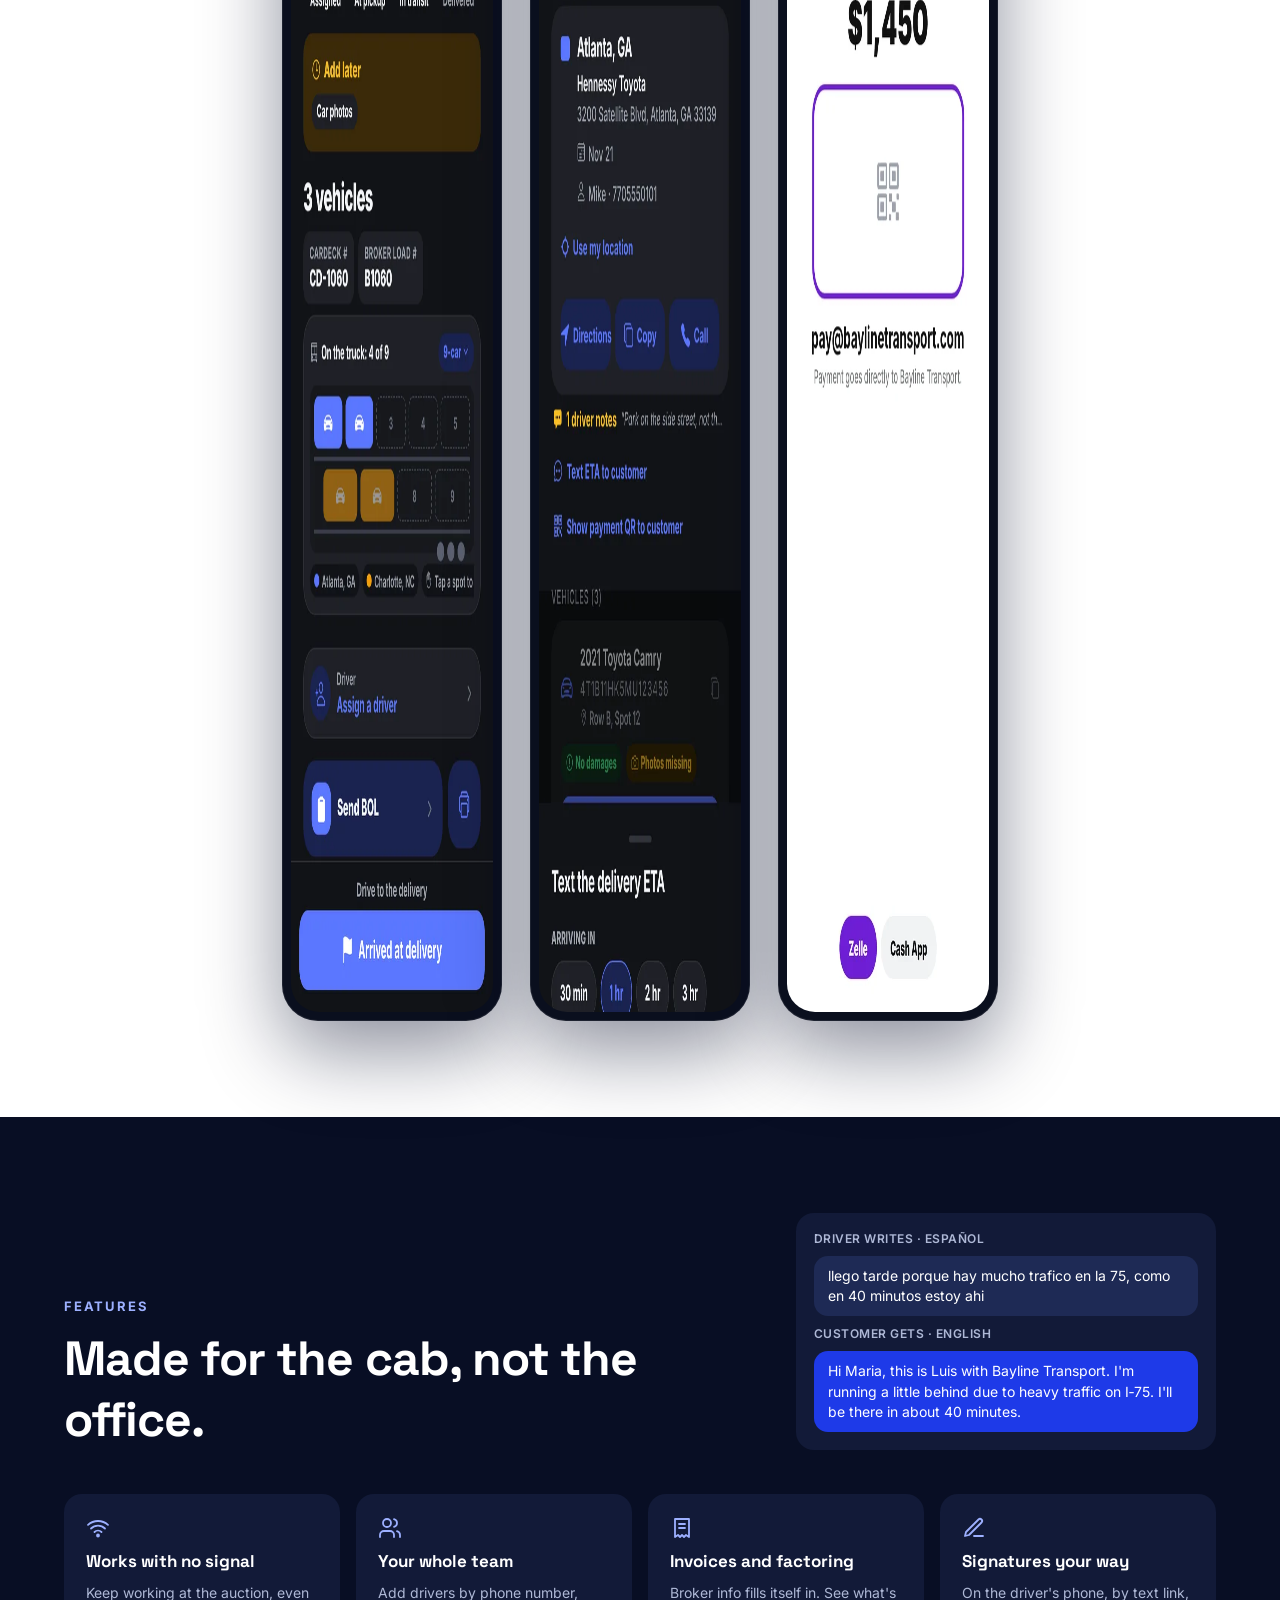
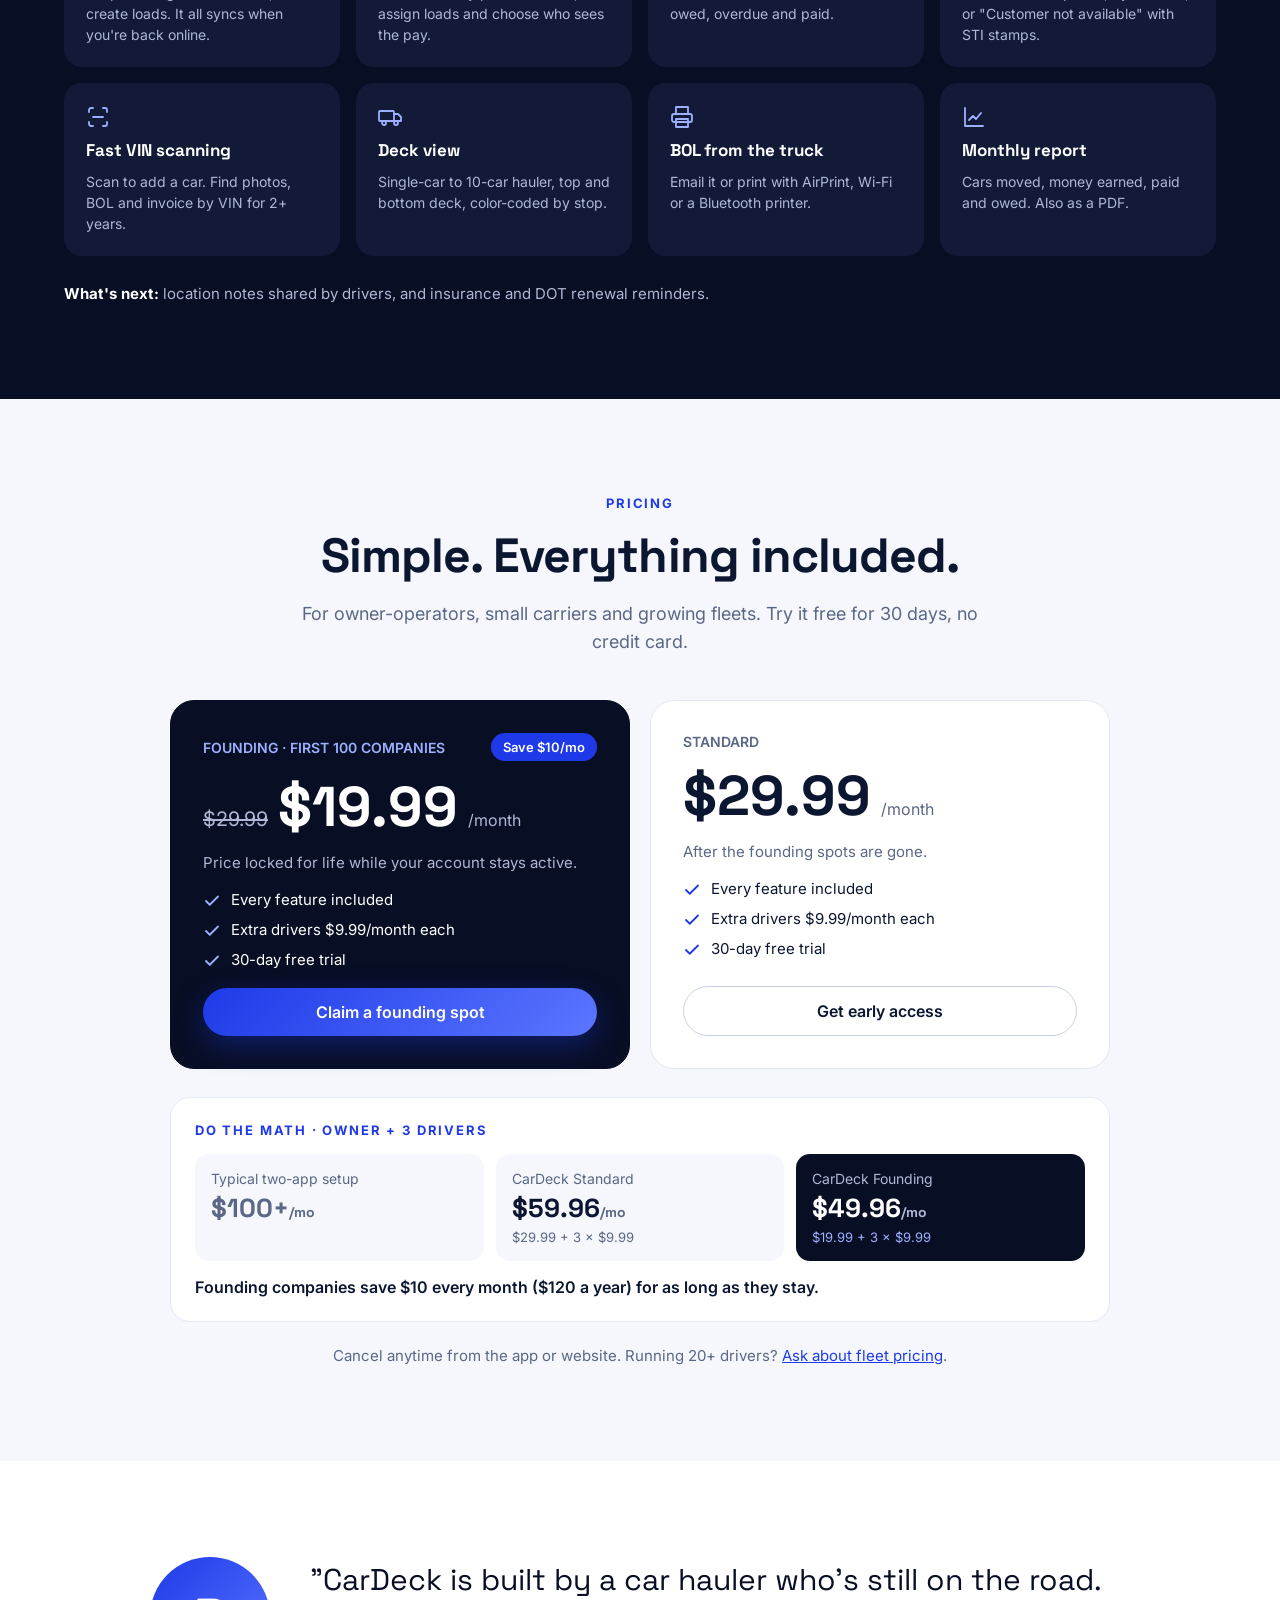
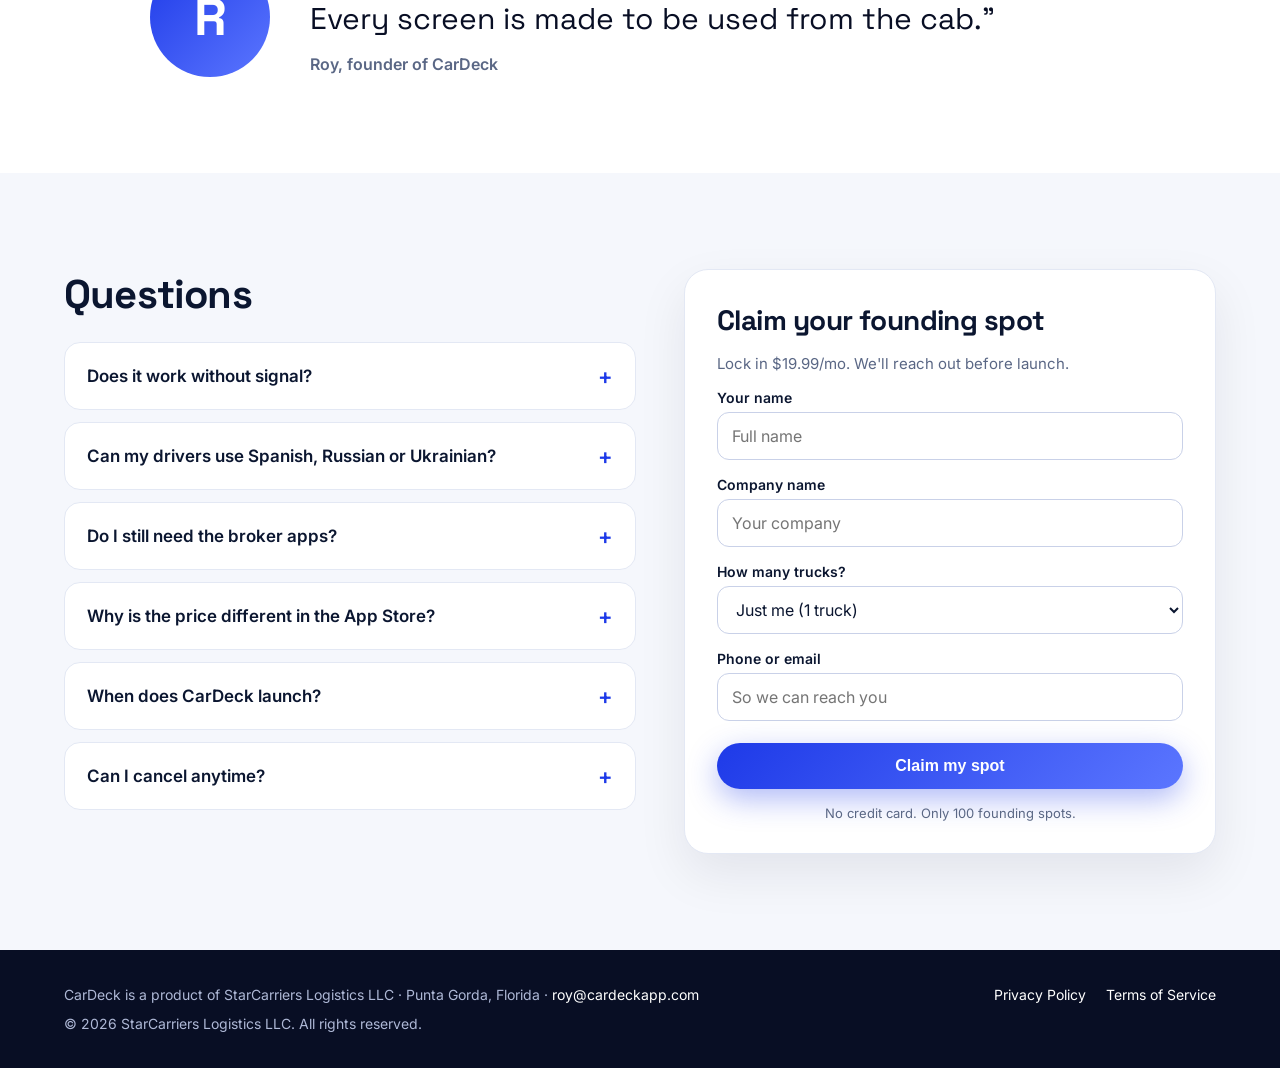
==== commit edf02c77: "Homepage redesign: shorter page, clearer pricing, signup form, full RU/UK translations - Merge the t" ====
--- a/index.html
+++ b/index.html
@@ -19,18 +19,18 @@
 <link rel="preconnect" href="https://fonts.googleapis.com">
 <link rel="preconnect" href="https://fonts.gstatic.com" crossorigin>
 <link href="https://fonts.googleapis.com/css2?family=Inter:wght@400;500;600;700&family=Space+Grotesk:wght@500;600;700&display=swap" rel="stylesheet">
-<link rel="stylesheet" href="home.css">
+<link rel="stylesheet" href="home.css?v=3">
 </head>
 <body>
 
 <header class="top">
   <div class="wrap nav">
     <a class="brand" href="#top"><img src="logo.png" alt="CarDeck logo">CarDeck</a>
-    <nav data-i="0" class="links">
-      <a href="#how">How it works</a>
-      <a href="#features">Features</a>
-      <a href="#pricing">Pricing</a>
-      <a href="#faq">FAQ</a>
+    <nav class="links">
+      <a href="#how" data-i="nav1">How it works</a>
+      <a href="#features" data-i="nav2">Features</a>
+      <a href="#pricing" data-i="nav3">Pricing</a>
+      <a href="#faq" data-i="nav4">FAQ</a>
     </nav>
     <div class="nav-right">
       <div class="langs">
@@ -46,7 +46,7 @@
           <button type="button" role="menuitemradio" data-l="uk" data-s="UA">Українська</button>
         </div>
       </div>
-      <a data-i="6" class="btn btn-primary" href="#contact">Claim a founding spot</a>
+      <a class="btn btn-primary" href="#contact" data-i="navcta">Claim a founding spot</a>
     </div>
   </div>
 </header>
@@ -57,253 +57,203 @@
 <section class="hero">
   <div class="wrap">
     <div class="hero-copy">
-      <span class="pill"><svg class="hauler" width="30" height="14" viewBox="0 0 44 20" aria-hidden="true"><path d="M2 16V9l3-4h6v11z" fill="#fff"/><path d="M11 14h31M11 8l31-2" stroke="#fff" stroke-width="1.6" fill="none"/><rect x="14" y="3.6" width="9" height="3.2" rx="1.6" fill="#9DB0FF"/><rect x="27" y="2.8" width="9" height="3.2" rx="1.6" fill="#9DB0FF"/><rect x="14" y="10.2" width="9" height="3.2" rx="1.6" fill="#9DB0FF"/><rect x="27" y="10.2" width="9" height="3.2" rx="1.6" fill="#9DB0FF"/><circle cx="6" cy="17" r="2" fill="#fff"/><circle cx="22" cy="17" r="2" fill="#fff"/><circle cx="37" cy="17" r="2" fill="#fff"/></svg><span data-t="pill">Built by a car hauler, for car haulers</span></span>
-      <h1 data-t="h1">Every load, every car, <em>one app.</em></h1>
-      <p class="lead" data-t="lead">Broker emails become loads automatically. Photos, inspections, signatures, BOLs, invoices and your drivers — one simple app made for the truck, not the office.</p>
+      <span class="pill"><svg class="hauler" width="30" height="14" viewBox="0 0 44 20" aria-hidden="true"><path d="M2 16V9l3-4h6v11z" fill="#fff"/><path d="M11 14h31M11 8l31-2" stroke="#fff" stroke-width="1.6" fill="none"/><rect x="14" y="3.6" width="9" height="3.2" rx="1.6" fill="#9DB0FF"/><rect x="27" y="2.8" width="9" height="3.2" rx="1.6" fill="#9DB0FF"/><rect x="14" y="10.2" width="9" height="3.2" rx="1.6" fill="#9DB0FF"/><rect x="27" y="10.2" width="9" height="3.2" rx="1.6" fill="#9DB0FF"/><circle cx="6" cy="17" r="2" fill="#fff"/><circle cx="22" cy="17" r="2" fill="#fff"/><circle cx="37" cy="17" r="2" fill="#fff"/></svg><span data-i="pill">Built by a car hauler, for car haulers</span></span>
+      <h1 data-i="h1">Every load, every car, <em>one app.</em></h1>
+      <p class="lead" data-i="lead">Broker emails become loads automatically. Photos, inspections, signatures, BOLs, invoices and your drivers — one simple app made for the truck, not the office.</p>
       <div class="row">
-        <a class="btn btn-primary" href="#contact" data-t="cta">Get early access</a>
-        <a class="btn btn-ghost" href="#how" data-t="cta2">See how it works</a>
-      </div>
-      <div data-i="8" class="checks"><span>✓ Works offline</span><span>✓ English · Español · Русский · Українська</span><span>✓ iPhone &amp; Android in 2027</span><span>✓ 30-day free trial</span></div>
+        <a class="btn btn-primary" href="#contact" data-i="cta">Get early access</a>
+        <a class="btn btn-ghost" href="#how" data-i="cta2">See how it works</a>
+      </div>
+      <div class="early">
+        <svg width="22" height="22" viewBox="0 0 24 24" fill="none" stroke="currentColor" stroke-width="1.8" stroke-linecap="round" stroke-linejoin="round" aria-hidden="true"><rect x="3" y="4" width="18" height="18" rx="2"/><path d="M16 2v4M8 2v4M3 10h18"/></svg>
+        <p data-i="early"><strong>Sign up today:</strong> lock in $19.99/mo for life and be first in line when CarDeck launches on iPhone and Android in 2027.</p>
+      </div>
+      <div class="checks">
+        <span><svg width="16" height="16" viewBox="0 0 24 24" fill="none" stroke="currentColor" stroke-width="2.4" stroke-linecap="round" stroke-linejoin="round" aria-hidden="true"><path d="M20 6 9 17l-5-5"/></svg><span data-i="chk1">Works offline</span></span>
+        <span><svg width="16" height="16" viewBox="0 0 24 24" fill="none" stroke="currentColor" stroke-width="2.4" stroke-linecap="round" stroke-linejoin="round" aria-hidden="true"><path d="M20 6 9 17l-5-5"/></svg>English · Español · Русский · Українська</span>
+        <span><svg width="16" height="16" viewBox="0 0 24 24" fill="none" stroke="currentColor" stroke-width="2.4" stroke-linecap="round" stroke-linejoin="round" aria-hidden="true"><path d="M20 6 9 17l-5-5"/></svg><span data-i="trial">30-day free trial</span></span>
+      </div>
     </div>
     <div class="hero-art" aria-hidden="true">
       <div class="phone p1"><img src="img/invoices.webp?v=2" alt="" width="540" height="1171"></div>
       <div class="phone p2"><img src="img/load.webp" alt="" width="540" height="1171"></div>
-      <div class="toast"><div class="ic">✅</div><div data-i="10"><b>Invoice paid · $1,450</b><small>Invoiced from the truck</small></div></div>
-    </div>
-  </div>
-</section>
-
-<!-- STATS -->
-<div class="stats">
-  <div class="wrap">
-    <div data-i="11"><b>2 → 1</b><span>apps on your phone</span></div>
-    <div data-i="12"><b>4</b><span>languages from day one</span></div>
-    <div data-i="13"><b>0 bars</b><span>still works with no signal</span></div>
-    <div data-i="14"><b>$19.99<small>/mo</small></b><span>founding price, locked for life</span></div>
-  </div>
-</div>
-
-<!-- HOW -->
-<section id="how" class="sec">
+      <div class="toast"><div class="ic"><svg width="20" height="20" viewBox="0 0 24 24" fill="none" stroke="currentColor" stroke-width="2.6" stroke-linecap="round" stroke-linejoin="round"><path d="M20 6 9 17l-5-5"/></svg></div><div><b data-i="toastb">Invoice paid · $1,450</b><small data-i="toasts">Invoiced from the truck</small></div></div>
+    </div>
+  </div>
+</section>
+
+<!-- HOW IT WORKS -->
+<section id="how" class="sec-alt pad">
+  <div class="wrap">
+    <div class="sec-head">
+      <span class="eyebrow" data-i="nav1">How it works</span>
+      <h2 data-i="howh">From broker email to paid. No double work.</h2>
+      <p data-i="howp">Some brokers make you use their app too. Fine. CarDeck reads their emails and keeps the record, so nobody does the same job twice.</p>
+    </div>
+    <div class="steps4">
+      <div class="step">
+        <div class="top-row"><span class="ico"><svg width="22" height="22" viewBox="0 0 24 24" fill="none" stroke="currentColor" stroke-width="1.8" stroke-linecap="round" stroke-linejoin="round" aria-hidden="true"><rect x="2" y="4" width="20" height="16" rx="2"/><path d="m22 6-10 7L2 6"/></svg></span><span class="num">01</span></div>
+        <h3 data-i="s1h">Load builds itself</h3>
+        <p data-i="s1p">AI reads the broker email or a Central Dispatch screenshot: VINs, pickup, delivery, pay and terms.</p>
+      </div>
+      <div class="step">
+        <div class="top-row"><span class="ico"><svg width="22" height="22" viewBox="0 0 24 24" fill="none" stroke="currentColor" stroke-width="1.8" stroke-linecap="round" stroke-linejoin="round" aria-hidden="true"><path d="M23 19a2 2 0 0 1-2 2H3a2 2 0 0 1-2-2V8a2 2 0 0 1 2-2h4l2-3h6l2 3h4a2 2 0 0 1 2 2z"/><circle cx="12" cy="13" r="4"/></svg></span><span class="num">02</span></div>
+        <h3 data-i="s2h">Load and inspect</h3>
+        <p data-i="s2p">The camera walks you around each car. Mark damage and place every car on the deck.</p>
+      </div>
+      <div class="step">
+        <div class="top-row"><span class="ico"><svg width="22" height="22" viewBox="0 0 24 24" fill="none" stroke="currentColor" stroke-width="1.8" stroke-linecap="round" stroke-linejoin="round" aria-hidden="true"><path d="M21 15a2 2 0 0 1-2 2H7l-4 4V5a2 2 0 0 1 2-2h14a2 2 0 0 1 2 2z"/></svg></span><span class="num">03</span></div>
+        <h3 data-i="s3h">Text the ETA, get signed</h3>
+        <p data-i="s3p">One tap sends your ETA in professional English. Customers confirm or sign from a text link.</p>
+      </div>
+      <div class="step">
+        <div class="top-row"><span class="ico"><svg width="22" height="22" viewBox="0 0 24 24" fill="none" stroke="currentColor" stroke-width="1.8" stroke-linecap="round" stroke-linejoin="round" aria-hidden="true"><path d="M12 1v22"/><path d="M17 5H9.5a3.5 3.5 0 0 0 0 7h5a3.5 3.5 0 0 1 0 7H6"/></svg></span><span class="num">04</span></div>
+        <h3 data-i="s4h">Get paid</h3>
+        <p data-i="s4p">Show your Zelle, Cash App or Venmo QR, or send the invoice or factoring packet in one tap.</p>
+      </div>
+    </div>
+    <div class="shots">
+      <div class="phone"><img src="img/load.webp" alt="Load screen with deck view" loading="lazy" width="540" height="1171"></div>
+      <div class="phone"><img src="img/eta.webp" alt="ETA text screen" loading="lazy" width="540" height="1171"></div>
+      <div class="phone"><img src="img/pay-qr.webp?v=3" alt="Payment QR screen" loading="lazy" width="540" height="1171"></div>
+    </div>
+  </div>
+</section>
+
+<!-- FEATURES -->
+<section id="features" class="sec-dark pad">
+  <div class="wrap">
+    <div class="feat-head">
+      <div class="sec-head">
+        <span class="eyebrow" data-i="nav2">Features</span>
+        <h2 data-i="fh">Made for the cab, not the office.</h2>
+      </div>
+      <div class="tx" aria-label="Example: a driver's Spanish message sent as professional English">
+        <small data-i="txin">Driver writes · Español</small>
+        <p class="in">llego tarde porque hay mucho trafico en la 75, como en 40 minutos estoy ahi</p>
+        <small data-i="txout">Customer gets · English</small>
+        <p class="out">Hi Maria, this is Luis with Bayline Transport. I'm running a little behind due to heavy traffic on I&#8209;75. I'll be there in about 40 minutes.</p>
+      </div>
+    </div>
+    <div class="fgrid">
+      <div class="f"><svg width="24" height="24" viewBox="0 0 24 24" fill="none" stroke="currentColor" stroke-width="1.8" stroke-linecap="round" stroke-linejoin="round" aria-hidden="true"><path d="M2 8.8a15 15 0 0 1 20 0"/><path d="M5 12.5a10 10 0 0 1 14 0"/><path d="M8.5 16a5 5 0 0 1 7 0"/><circle cx="12" cy="19.5" r="1"/></svg><h3 data-i="f1h">Works with no signal</h3><p data-i="f1p">Keep working at the auction, even create loads. It all syncs when you're back online.</p></div>
+      <div class="f"><svg width="24" height="24" viewBox="0 0 24 24" fill="none" stroke="currentColor" stroke-width="1.8" stroke-linecap="round" stroke-linejoin="round" aria-hidden="true"><path d="M16 21v-2a4 4 0 0 0-4-4H6a4 4 0 0 0-4 4v2"/><circle cx="9" cy="7" r="4"/><path d="M22 21v-2a4 4 0 0 0-3-3.87"/><path d="M16 3.13a4 4 0 0 1 0 7.75"/></svg><h3 data-i="f2h">Your whole team</h3><p data-i="f2p">Add drivers by phone number, assign loads and choose who sees the pay.</p></div>
+      <div class="f"><svg width="24" height="24" viewBox="0 0 24 24" fill="none" stroke="currentColor" stroke-width="1.8" stroke-linecap="round" stroke-linejoin="round" aria-hidden="true"><path d="M5 3h14v18l-3-2-2 2-2-2-2 2-2-2-3 2z"/><path d="M9 8h6M9 12h6"/></svg><h3 data-i="f3h">Invoices and factoring</h3><p data-i="f3p">Broker info fills itself in. See what's owed, overdue and paid.</p></div>
+      <div class="f"><svg width="24" height="24" viewBox="0 0 24 24" fill="none" stroke="currentColor" stroke-width="1.8" stroke-linecap="round" stroke-linejoin="round" aria-hidden="true"><path d="M12 20h9"/><path d="M16.5 3.5a2.1 2.1 0 0 1 3 3L7 19l-4 1 1-4z"/></svg><h3 data-i="f4h">Signatures your way</h3><p data-i="f4p">On the driver's phone, by text link, or "Customer not available" with STI stamps.</p></div>
+      <div class="f"><svg width="24" height="24" viewBox="0 0 24 24" fill="none" stroke="currentColor" stroke-width="1.8" stroke-linecap="round" stroke-linejoin="round" aria-hidden="true"><path d="M3 7V5a2 2 0 0 1 2-2h2M17 3h2a2 2 0 0 1 2 2v2M21 17v2a2 2 0 0 1-2 2h-2M7 21H5a2 2 0 0 1-2-2v-2"/><path d="M7 12h10"/></svg><h3 data-i="f5h">Fast VIN scanning</h3><p data-i="f5p">Scan to add a car. Find photos, BOL and invoice by VIN for 2+ years.</p></div>
+      <div class="f"><svg width="24" height="24" viewBox="0 0 24 24" fill="none" stroke="currentColor" stroke-width="1.8" stroke-linecap="round" stroke-linejoin="round" aria-hidden="true"><rect x="1" y="6" width="15" height="10" rx="1"/><path d="M16 9h4l3 3v4h-7"/><circle cx="6" cy="18" r="2"/><circle cx="18" cy="18" r="2"/></svg><h3 data-i="f6h">Deck view</h3><p data-i="f6p">Single-car to 10-car hauler, top and bottom deck, color-coded by stop.</p></div>
+      <div class="f"><svg width="24" height="24" viewBox="0 0 24 24" fill="none" stroke="currentColor" stroke-width="1.8" stroke-linecap="round" stroke-linejoin="round" aria-hidden="true"><path d="M6 9V2h12v7"/><rect x="2" y="9" width="20" height="8" rx="2"/><rect x="6" y="14" width="12" height="8"/></svg><h3 data-i="f7h">BOL from the truck</h3><p data-i="f7p">Email it or print with AirPrint, Wi-Fi or a Bluetooth printer.</p></div>
+      <div class="f"><svg width="24" height="24" viewBox="0 0 24 24" fill="none" stroke="currentColor" stroke-width="1.8" stroke-linecap="round" stroke-linejoin="round" aria-hidden="true"><path d="M3 3v18h18"/><path d="M7 15l4-4 3 3 5-6"/></svg><h3 data-i="f8h">Monthly report</h3><p data-i="f8p">Cars moved, money earned, paid and owed. Also as a PDF.</p></div>
+    </div>
+    <p class="next" data-i="next"><strong>What's next:</strong> location notes shared by drivers, and insurance and DOT renewal reminders.</p>
+  </div>
+</section>
+
+<!-- PRICING -->
+<section id="pricing" class="pad">
   <div class="wrap">
     <div class="sec-head center">
-      <span data-i="15" class="eyebrow">How it works</span>
-      <h2 data-i="16">Pickup to paid in three steps</h2>
-    </div>
-    <div class="steps">
-      <div class="card"><span data-i="17" class="tag">Step 1</span><h3 data-i="18">Load &amp; inspect</h3><p data-i="19">The camera walks you around each car. Mark damage, then place every car on the deck.</p><div class="phone"><img src="img/load.webp" alt="Load screen with deck view" loading="lazy" width="540" height="1171"></div></div>
-      <div class="card"><span data-i="20" class="tag">Step 2</span><h3 data-i="21">Text the ETA, get signed</h3><p data-i="22">One tap sends the customer your ETA in professional English. They confirm, change the delivery spot or sign from a text link.</p><div class="phone"><img src="img/eta.webp" alt="ETA text screen" loading="lazy" width="540" height="1171"></div></div>
-      <div class="card"><span data-i="23" class="tag">Step 3</span><h3 data-i="24">Get paid</h3><p data-i="25">Show your Zelle, Cash App or Venmo QR, or send the invoice before you leave.</p><div class="phone"><img src="img/pay-qr.webp?v=3" alt="Payment QR screen" loading="lazy" width="540" height="1171"></div></div>
-    </div>
-  </div>
-</section>
-
-<!-- TWO APPS TO ONE -->
-<section class="sec">
-  <div class="wrap">
-    <div class="sec-head">
-      <span data-i="26" class="eyebrow">Two apps down to one</span>
-      <h2 data-i="27">No more double work.</h2>
-      <p data-i="28">Some brokers make you do the inspection in their app. Fine. CarDeck reads their emails and keeps the record for you, so your drivers don't do the same work twice.</p>
-    </div>
-    <div class="flow">
-      <div data-i="29"><i>1</i><b>Broker email comes in</b><span>AI reads it and creates the load: VINs, pickup, delivery, pay and payment terms.</span></div>
-      <div data-i="30"><i>2</i><b>Driver gets the load</b><span>CarDeck tells the driver if the broker requires its own app.</span></div>
-      <div data-i="31"><i>3</i><b>Delivered email arrives</b><span>The load closes with the signature, the driver who delivered it and the payment due date.</span></div>
-      <div data-i="32"><i>4</i><b>Invoice and get paid</b><span>Send the invoice or the factoring packet in one tap.</span></div>
-    </div>
-  </div>
-</section>
-
-<!-- FEATURES -->
-<section id="features" class="sec">
-  <div class="wrap">
-    <div class="sec-head">
-      <span data-i="33" class="eyebrow">Everything on one deck</span>
-      <h2 data-i="34">Made for the cab, not the office.</h2>
-    </div>
-    <div class="bento">
-      <div class="big">
-        <div><h3 data-i="35">Your whole team, one screen</h3><p data-i="36" style="margin-top:12px">Add drivers by phone number — they get a text to join. Assign loads, choose who sees the pay, and hand off loads when someone leaves.</p></div>
-        <div class="phone"><img src="img/drivers.webp?v=2" alt="Drivers screen" loading="lazy" width="540" height="1171"></div>
-      </div>
-      <div class="card"><div class="emo">📶</div><h3 data-i="38">Works with no signal</h3><p data-i="39">Keep working at the auction, even create new loads. Everything sends by itself when you're back online.</p></div>
-      <div class="card"><div class="emo">🧾</div><h3 data-i="41">Invoices &amp; factoring</h3><p data-i="42">Broker info fills itself in. See what's owed, overdue and paid, and send a factoring packet in one tap.</p></div>
-      <div class="card"><div class="emo">✍️</div><h3 data-i="44">Signatures your way</h3><p data-i="45">On the driver's phone, touch-free by text link, or "Customer not available" and STI stamps.</p></div>
-      <div class="dark lang">
-        <div><h3 data-i="46">Your language</h3><p data-i="47" style="margin-top:8px">EN · ES · RU · UA. Drivers write in their own language. Customers get professional English.</p></div>
-        <div class="tx" aria-label="Example: a driver's Spanish message sent as professional English">
-          <div class="tx-in"><small data-i="105">Driver writes · Español</small><p>llego tarde porque hay mucho trafico en la 75, como en 40 minutos estoy ahi</p></div>
-          <div class="tx-arrow" aria-hidden="true"><svg width="18" height="18" viewBox="0 0 24 24" fill="none" stroke="currentColor" stroke-width="2.4" stroke-linecap="round" stroke-linejoin="round"><path d="M12 5v14M6 13l6 6 6-6"/></svg></div>
-          <div class="tx-out">Hi Maria, this is Luis with Bayline Transport. I'm running a little behind due to heavy traffic on I&#8209;75. I'll be there in about 40 minutes. Thank you for your patience!</div>
-          <small class="tx-cap" data-i="106">Customer gets · English</small>
-        </div>
-      </div>
-    </div>
-    <div class="more">
-      <div data-i="48"><b>AI reads your loads</b><span>Forward a broker email or a Central Dispatch screenshot and the load fills itself in.</span></div>
-      <div data-i="104"><b>Perfect English, every text</b><span>Running late, can't make it, I'm here: one tap. Or write in your language and CarDeck sends it in professional English.</span></div>
-      <div data-i="49"><b>Fast VIN scanning</b><span>Scan to add a car. Search any VIN later for photos, BOL and invoice. Records kept 2+ years.</span></div>
-      <div data-i="50"><b>Deck view</b><span>Single-car to 10-car hauler, top and bottom deck, color-coded by stop.</span></div>
-      <div data-i="51"><b>BOL from the truck</b><span>Email or print right there — AirPrint, Wi-Fi or Bluetooth printer.</span></div>
-      <div data-i="52"><b>Brokers remembered</b><span>Type two letters or the MC number and everything fills in.</span></div>
-      <div data-i="53"><b>Location notes <em class="soon">Coming soon</em></b><span>Where to park and who to call, shared by drivers with photos and votes.</span></div>
-      <div data-i="54"><b>Monthly report</b><span>Cars moved, money earned, paid and owed — also as a PDF.</span></div>
-      <div data-i="55"><b>Never miss a renewal <em class="soon">Coming soon</em></b><span>Insurance and DOT papers in the app, with reminders.</span></div>
-    </div>
-  </div>
-</section>
-
-<!-- MATH -->
-<section class="sec">
-  <div class="wrap">
+      <span class="eyebrow" data-i="nav3">Pricing</span>
+      <h2 data-i="ph">Simple. Everything included.</h2>
+      <p data-i="psub">For owner-operators, small carriers and growing fleets. Try it free for 30 days, no credit card.</p>
+    </div>
+    <div class="plans">
+      <div class="plan fd">
+        <div class="tagrow"><span class="ptag" data-i="fdtag">FOUNDING · FIRST 100 COMPANIES</span><span class="save" data-i="fdsave">Save $10/mo</span></div>
+        <div class="price"><span class="old">$29.99</span><b>$19.99</b><span data-i="month">/month</span></div>
+        <p class="note" data-i="fdlock">Price locked for life while your account stays active.</p>
+        <ul class="ticks">
+          <li><svg width="18" height="18" viewBox="0 0 24 24" fill="none" stroke="currentColor" stroke-width="2.4" stroke-linecap="round" stroke-linejoin="round" aria-hidden="true"><path d="M20 6 9 17l-5-5"/></svg><span data-i="liall">Every feature included</span></li>
+          <li><svg width="18" height="18" viewBox="0 0 24 24" fill="none" stroke="currentColor" stroke-width="2.4" stroke-linecap="round" stroke-linejoin="round" aria-hidden="true"><path d="M20 6 9 17l-5-5"/></svg><span data-i="lidrv">Extra drivers $9.99/month each</span></li>
+          <li><svg width="18" height="18" viewBox="0 0 24 24" fill="none" stroke="currentColor" stroke-width="2.4" stroke-linecap="round" stroke-linejoin="round" aria-hidden="true"><path d="M20 6 9 17l-5-5"/></svg><span data-i="trial">30-day free trial</span></li>
+        </ul>
+        <a class="btn btn-primary" href="#contact" data-i="navcta">Claim a founding spot</a>
+      </div>
+      <div class="plan">
+        <span class="ptag" data-i="sttag">STANDARD</span>
+        <div class="price"><b>$29.99</b><span data-i="month">/month</span></div>
+        <p class="note" data-i="stafter">After the founding spots are gone.</p>
+        <ul class="ticks">
+          <li><svg width="18" height="18" viewBox="0 0 24 24" fill="none" stroke="currentColor" stroke-width="2.4" stroke-linecap="round" stroke-linejoin="round" aria-hidden="true"><path d="M20 6 9 17l-5-5"/></svg><span data-i="liall">Every feature included</span></li>
+          <li><svg width="18" height="18" viewBox="0 0 24 24" fill="none" stroke="currentColor" stroke-width="2.4" stroke-linecap="round" stroke-linejoin="round" aria-hidden="true"><path d="M20 6 9 17l-5-5"/></svg><span data-i="lidrv">Extra drivers $9.99/month each</span></li>
+          <li><svg width="18" height="18" viewBox="0 0 24 24" fill="none" stroke="currentColor" stroke-width="2.4" stroke-linecap="round" stroke-linejoin="round" aria-hidden="true"><path d="M20 6 9 17l-5-5"/></svg><span data-i="trial">30-day free trial</span></li>
+        </ul>
+        <a class="btn btn-light" href="#contact" data-i="cta">Get early access</a>
+      </div>
+    </div>
     <div class="math">
-      <div class="l">
-        <span data-i="56" class="eyebrow">Do the math</span>
-        <h2 data-i="57">Owner + 3 drivers. About half the cost.</h2>
-        <p data-i="58">Many small carriers pay for two separate apps. CarDeck does the job of both, with every feature included.</p>
-      </div>
-      <div class="r">
-        <div data-i="59"><span>Typical two-app setup</span><strong class="old">$100+/mo</strong></div>
-        <div data-i="60" class="us"><b>CarDeck, founding price</b><strong>≈ $50/mo</strong></div>
-      </div>
-    </div>
-  </div>
-</section>
-
-<!-- WHO -->
-<section class="sec">
-  <div class="wrap">
-    <div class="sec-head center">
-      <span data-i="61" class="eyebrow">Who it's for</span>
-      <h2 data-i="62">From one truck to a full fleet.</h2>
-      <p data-i="63">Turn on only what you need. The app stays simple for every driver.</p>
-    </div>
-    <div class="who">
-      <div class="card"><h3 data-i="64">Owner-operators</h3><p data-i="65">Ditch the paper. Run your loads, photos, invoices and payments from your phone.</p></div>
-      <div class="card"><h3 data-i="66">Small carriers</h3><p data-i="67">Add drivers by text, assign loads, choose who sees the pay, and set how many photos each broker needs.</p></div>
-      <div class="card"><h3 data-i="68">Growing fleets</h3><p data-i="69">Dispatchers get their own logins. Drivers who work with several companies switch between them in one app.</p></div>
-    </div>
-  </div>
-</section>
-
-<!-- PRICING -->
-<section id="pricing" class="sec">
-  <div class="wrap">
-    <div class="sec-head center">
-      <span data-i="70" class="eyebrow">Pricing</span>
-      <h2 data-i="71">Simple. Everything included.</h2>
-      <p data-i="72">Try it free for 30 days. No credit card needed to start.</p>
-    </div>
-    <div class="prices">
-      <div class="price f">
-        <span data-i="73" class="badge">FOUNDING · FIRST 100 COMPANIES</span>
-        <div data-i="74" class="amt"><s>$29.99</s><b>$19.99</b><span>/month</span></div>
-        <p data-i="75" class="sub">Price locked for life while your account stays active. <b class="save">Save $10 every month.</b></p>
-        <ul>
-          <li data-i="76">Every feature included</li>
-          <li data-i="77">Owner account: drive, scan cars and run everything yourself</li>
-          <li data-i="78">Add drivers by text message: $9.99/month each</li>
-          <li data-i="79">30-day free trial</li>
-        </ul>
-        <div class="grow"></div>
-        <a data-i="6" class="btn btn-primary" href="#contact">Claim a founding spot</a>
-      </div>
-      <div class="price s">
-        <span data-i="80" class="tag" style="align-self:flex-start">STANDARD</span>
-        <div data-i="81" class="amt"><b>$29.99</b><span>/month</span></div>
-        <p data-i="82" class="sub">After the founding spots are gone.</p>
-        <ul>
-          <li data-i="76">Every feature included</li>
-          <li data-i="77">Owner account: drive, scan cars and run everything yourself</li>
-          <li data-i="78">Add drivers by text message: $9.99/month each</li>
-          <li data-i="79">30-day free trial</li>
-        </ul>
-        <div class="grow"></div>
-        <a data-i="83" class="btn btn-outline" href="#contact">Get early access</a>
-      </div>
-    </div>
-    <div class="notes">
-      <p data-i="84">Prices above are for paying on cardeckapp.com. You can also subscribe right inside the app with Apple or Google: $23.99 founding, $34.99 standard, $11.99 per extra driver (the app price includes the store's fee).</p>
-      <p data-i="85">Only <b>100 founding spots</b>. Cancel anytime from the app or the website. No calls or emails needed. Running 20 or more drivers? <a href="mailto:roy@cardeckapp.com?subject=CarDeck%20fleet%20pricing">Ask about fleet pricing</a>.</p>
-    </div>
+      <span class="eyebrow" data-i="meb">Do the math · Owner + 3 drivers</span>
+      <div class="mgrid">
+        <div class="two"><span data-i="mtwo">Typical two-app setup</span><b>$100+<span data-i="mo">/mo</span></b></div>
+        <div><span data-i="mstd">CarDeck Standard</span><b>$59.96<span data-i="mo">/mo</span></b><small>$29.99 + 3 × $9.99</small></div>
+        <div class="us"><span data-i="mfd">CarDeck Founding</span><b>$49.96<span data-i="mo">/mo</span></b><small>$19.99 + 3 × $9.99</small></div>
+      </div>
+      <p data-i="msave">Founding companies save $10 every month ($120 a year) for as long as they stay.</p>
+    </div>
+    <p class="fine" data-i="cancel">Cancel anytime from the app or website. Running 20+ drivers? <a href="#contact">Ask about fleet pricing</a>.</p>
   </div>
 </section>
 
 <!-- FOUNDER -->
-<section class="sec">
+<section class="sec-alt pad">
   <div class="wrap">
     <div class="founder">
-      <div class="av">R</div>
-      <p data-i="87">CarDeck is built by Roy, a car hauler who's still on the road. Every screen is made to be used from the cab.</p>
-      <small data-i="88">Roy — founder, CarDeck</small>
-    </div>
-  </div>
-</section>
-
-<!-- FAQ -->
-<section id="faq" class="sec">
-  <div class="wrap">
-    <div class="sec-head center"><h2 data-i="89">Questions</h2></div>
+      <div class="avatar" aria-hidden="true">R</div>
+      <blockquote>
+        <p data-i="foq">"CarDeck is built by a car hauler who's still on the road. Every screen is made to be used from the cab."</p>
+        <cite data-i="foby">Roy, founder of CarDeck</cite>
+      </blockquote>
+    </div>
+  </div>
+</section>
+
+<!-- FAQ + SIGNUP -->
+<section id="faq" class="pad">
+  <div class="wrap faq-wrap">
     <div class="faq">
-      <details open><summary data-i="90">Does it work without signal?</summary><p data-i="91">Yes. Photos, inspections, signatures and even new loads are saved on the phone and send by themselves when you're back online.</p></details>
-      <details><summary data-i="92">Can my drivers use it in Spanish, Russian or Ukrainian?</summary><p data-i="93">Yes. Each driver picks their own language. Papers and texts that go to customers stay in English.</p></details>
-      <details><summary data-i="94">I still have to use a broker's app for some loads. Does CarDeck help?</summary><p data-i="95">Yes. CarDeck reads the broker's emails and keeps the full record, and tells the driver when a broker requires its own app.</p></details>
-      <details><summary data-i="96">Can I cancel anytime?</summary><p data-i="97">Yes. No contracts. Cancel from the app or the website. Your founding price stays as long as your account stays active.</p></details>
-      <details><summary data-i="98">When does it launch?</summary><p data-i="99">On the App Store and Google Play in 2027. Email us now to save a founding spot.</p></details>
-    </div>
+      <h2 data-i="faqh">Questions</h2>
+      <details><summary data-i="q1">Does it work without signal?</summary><p data-i="a1">Yes. Photos, inspections, signatures and even new loads save on the phone and send by themselves when the signal comes back.</p></details>
+      <details><summary data-i="q2">Can my drivers use Spanish, Russian or Ukrainian?</summary><p data-i="a2">Yes. Each driver picks their language. Papers and texts that go to the customer are always in English.</p></details>
+      <details><summary data-i="q3">Do I still need the broker apps?</summary><p data-i="a3">Sometimes, when a broker requires it. CarDeck reads the broker's emails, keeps the full record and tells the driver when a broker requires its own app.</p></details>
+      <details><summary data-i="q4">Why is the price different in the App Store?</summary><p data-i="a4">The prices on this page are for paying on cardeckapp.com. You can also subscribe inside the app with Apple or Google: $23.99 founding, $34.99 standard and $11.99 per extra driver, because the app price includes the store's fee.</p></details>
+      <details><summary data-i="q5">When does CarDeck launch?</summary><p data-i="a5">On the App Store and Google Play in 2027. Sign up now to save your founding spot.</p></details>
+      <details><summary data-i="q6">Can I cancel anytime?</summary><p data-i="a6">Yes. No contracts. Cancel from the app or the website. Your founding price stays as long as your account is active.</p></details>
+    </div>
+
+    <form id="contact" class="signup" novalidate>
+      <h2 data-i="fmh">Claim your founding spot</h2>
+      <p data-i="fmp">Lock in $19.99/mo. We'll reach out before launch.</p>
+      <label><span data-i="lbname">Your name</span><input name="name" type="text" autocomplete="name" required data-ph="phname" placeholder="Full name"></label>
+      <label><span data-i="lbco">Company name</span><input name="company" type="text" autocomplete="organization" required data-ph="phco" placeholder="Your company"></label>
+      <label><span data-i="lbtrucks">How many trucks?</span>
+        <select name="trucks" required>
+          <option value="Just me (1 truck)" data-i="o1">Just me (1 truck)</option>
+          <option value="2-5 trucks" data-i="o2">2–5 trucks</option>
+          <option value="6-19 trucks" data-i="o3">6–19 trucks</option>
+          <option value="20+ trucks" data-i="o4">20+ trucks</option>
+        </select>
+      </label>
+      <label><span data-i="lbcontact">Phone or email</span><input name="contact" type="text" autocomplete="email" required data-ph="phcontact" placeholder="So we can reach you"></label>
+      <div class="hp" aria-hidden="true"><label>Leave this empty<input type="text" name="_honey" tabindex="-1" autocomplete="off"></label></div>
+      <button class="btn btn-primary" type="submit" data-i="fmbtn">Claim my spot</button>
+      <p class="msg ok" role="status" hidden data-i="fmok">Thanks! We got your request and will be in touch soon.</p>
+      <p class="msg err" role="alert" hidden data-i="fmerr">Something went wrong. Please try again or email roy@cardeckapp.com.</p>
+      <p class="small" data-i="fmnote">No credit card. Only 100 founding spots.</p>
+    </form>
   </div>
 </section>
 
 </main>
 
-<!-- CONTACT + FOOTER -->
-<footer id="contact" class="end">
-  <div class="wrap">
-    <h2 data-i="100">Be one of the first carriers on CarDeck.</h2>
-    <p data-i="101" class="sub">Send us an email to get early access and save your founding spot.</p>
-    <a data-i="102" class="btn btn-primary" href="mailto:roy@cardeckapp.com?subject=CarDeck%20early%20access">Email roy@cardeckapp.com</a>
-    <div data-i="103" class="legal">
-      <span>CarDeck is a product of Starcarriers Logistics LLC · Punta Gorda, Florida</span>
-      <span>© 2026 Starcarriers Logistics LLC. All rights reserved.</span>
-      <a href="privacy.html">Privacy Policy</a>
-      <a href="terms.html">Terms of Service</a>
-    </div>
+<footer class="foot">
+  <div class="wrap">
+    <span><span data-i="ft">CarDeck is a product of StarCarriers Logistics LLC · Punta Gorda, Florida</span> · <a class="mail" href="#contact">Email us</a></span>
+    <span class="fl"><a href="privacy.html" data-i="priv">Privacy Policy</a><a href="terms.html" data-i="terms">Terms of Service</a></span>
+    <span>© 2026 StarCarriers Logistics LLC. <span data-i="rights">All rights reserved.</span></span>
   </div>
 </footer>
 
-<script>
-(function(){
-  var T={
-    en:{pill:"Built by a car hauler, for car haulers",h1:"Every load, every car, <em>one app.</em>",lead:"Broker emails become loads automatically. Photos, inspections, signatures, BOLs, invoices and your drivers — one simple app made for the truck, not the office.",cta:"Get early access",cta2:"See how it works"},
-    es:{pill:"Hecho por un car hauler, para car haulers",h1:"Cada carga, cada carro, <em>una sola app.</em>",lead:"Los emails del broker se convierten en cargas solos. Fotos, inspecciones, firmas, BOLs, facturas y tus choferes — una app sencilla hecha para el camión, no para la oficina.",cta:"Acceso anticipado",cta2:"Cómo funciona"},
-    ru:{pill:"Создано автовозчиком для автовозчиков",h1:"Каждый рейс, каждая машина — <em>одно приложение.</em>",lead:"Письма брокеров сами превращаются в заказы. Фото, осмотры, подписи, BOL, счета и ваши водители — простое приложение для кабины, а не для офиса.",cta:"Ранний доступ",cta2:"Как это работает"},
-    uk:{pill:"Створено автовозником для автовозників",h1:"Кожен рейс, кожне авто — <em>один застосунок.</em>",lead:"Листи брокерів самі стають замовленнями. Фото, огляди, підписи, BOL, рахунки та ваші водії — простий застосунок для кабіни, а не для офісу.",cta:"Ранній доступ",cta2:"Як це працює"}
-  };
-  var ES={"0": "<a href=\"#how\">Cómo funciona</a>\n<a href=\"#features\">Funciones</a>\n<a href=\"#pricing\">Precios</a>\n<a href=\"#faq\">Preguntas</a>", "6": "Aparta tu lugar de fundador", "8": "<span>✓ Funciona sin señal</span><span>✓ English · Español · Русский · Українська</span><span>✓ iPhone y Android en 2027</span><span>✓ 30 días gratis</span>", "10": "<b>Factura pagada · $1,450</b><small>Facturada desde el camión</small>", "11": "<b>2 → 1</b><span>apps en tu teléfono</span>", "12": "<b>4</b><span>idiomas desde el primer día</span>", "13": "<b>0 barras</b><span>funciona aunque no haya señal</span>", "14": "<b>$19.99<small>/mes</small></b><span>precio de fundador, fijo de por vida</span>", "15": "Cómo funciona", "16": "De la recogida al pago en tres pasos", "17": "Paso 1", "18": "Carga e inspecciona", "19": "La cámara te guía alrededor de cada carro. Marca los daños y luego coloca cada carro en el deck.", "20": "Paso 2", "21": "Manda el ETA y consigue la firma", "22": "Con un toque le mandas el ETA al cliente en inglés profesional. Confirma, cambia el lugar de entrega o firma desde un link por texto.", "104": "<b>Inglés perfecto en cada texto</b><span>Voy tarde, hoy no llego, ya llegué: un toque. O escribe en tu idioma y CarDeck lo manda en inglés profesional.</span>", "23": "Paso 3", "24": "Cobra", "25": "Muestra tu QR de Zelle, Cash App o Venmo, o manda la factura antes de irte.", "26": "De dos apps a una", "27": "Se acabó el doble trabajo.", "28": "Algunos brokers te obligan a hacer la inspección en su app. No hay problema. CarDeck lee sus emails y guarda el récord por ti, para que tus choferes no hagan el mismo trabajo dos veces.", "29": "<i>1</i><b>Llega el email del broker</b><span>La IA lo lee y crea la carga: VINs, recogida, entrega, pago y términos de pago.</span>", "30": "<i>2</i><b>El chofer recibe la carga</b><span>CarDeck le avisa al chofer si el broker exige su propia app.</span>", "31": "<i>3</i><b>Llega el email de entregado</b><span>La carga se cierra con la firma, el chofer que la entregó y la fecha de pago.</span>", "32": "<i>4</i><b>Factura y cobra</b><span>Manda la factura o el paquete de factoring con un toque.</span>", "33": "Todo en un solo deck", "34": "Hecha para la cabina, no para la oficina.", "35": "Todo tu equipo en una pantalla", "36": "Agrega choferes por número de teléfono: reciben un texto para unirse. Asigna cargas, escoge quién ve el pago y pasa las cargas a otro chofer cuando alguien se va.", "38": "Funciona sin señal", "39": "Sigue trabajando en la subasta, hasta crea cargas nuevas. Todo se manda solo cuando vuelve la señal.", "41": "Facturas y factoring", "42": "La info del broker se llena sola. Ve lo que te deben, lo vencido y lo pagado, y manda el paquete de factoring con un toque.", "44": "Firmas a tu manera", "45": "En el teléfono del chofer, sin contacto por link de texto, o con los sellos \"Customer not available\" y STI.", "46": "Tu idioma", "47": "EN · ES · RU · UA. Los choferes escriben en su idioma. El cliente recibe inglés profesional.", "105": "El chofer escribe · Español", "106": "El cliente recibe · Inglés", "48": "<b>La IA lee tus cargas</b><span>Reenvía el email del broker o un screenshot de Central Dispatch y la carga se llena sola.</span>", "49": "<b>Escaneo rápido de VIN</b><span>Escanea para agregar un carro. Busca cualquier VIN después para ver fotos, BOL y factura. Récords guardados 2+ años.</span>", "50": "<b>Vista del deck</b><span>Desde un solo carro hasta 10 carros, deck de arriba y de abajo, con colores por parada.</span>", "51": "<b>BOL desde el camión</b><span>Mándalo por email o imprímelo ahí mismo: AirPrint, impresora Wi-Fi o Bluetooth.</span>", "52": "<b>Brokers guardados</b><span>Escribe dos letras o el número MC y todo se llena solo.</span>", "53": "<b>Notas de lugares <em class=\"soon\">Muy pronto</em></b><span>Dónde parquear y a quién llamar, compartido por choferes con fotos y votos.</span>", "54": "<b>Reporte mensual</b><span>Carros movidos, dinero ganado, lo pagado y lo que te deben, también en PDF.</span>", "55": "<b>Nunca se te pase una renovación <em class=\"soon\">Muy pronto</em></b><span>Seguro y papeles del DOT en la app, con recordatorios.</span>", "56": "Haz la cuenta", "57": "Dueño + 3 choferes. Más o menos la mitad del costo.", "58": "Muchos carriers pequeños pagan dos apps separadas. CarDeck hace el trabajo de las dos, con todas las funciones incluidas.", "59": "<span>Lo típico con dos apps</span><strong class=\"old\">$100+/mes</strong>", "60": "<b>CarDeck, precio de fundador</b><strong>≈ $50/mes</strong>", "61": "Para quién es", "62": "Desde un camión hasta una flota completa.", "63": "Activa solo lo que necesitas. La app sigue sencilla para cada chofer.", "64": "Owner-operators", "65": "Olvídate del papel. Maneja tus cargas, fotos, facturas y pagos desde tu teléfono.", "66": "Carriers pequeños", "67": "Agrega choferes por texto, asigna cargas, escoge quién ve el pago y decide cuántas fotos pide cada broker.", "68": "Flotas en crecimiento", "69": "Los dispatchers tienen su propio login. Los choferes que trabajan con varias compañías cambian entre ellas en la misma app.", "70": "Precios", "71": "Sencillo. Todo incluido.", "72": "Pruébala gratis por 30 días. No necesitas tarjeta para empezar.", "73": "FUNDADOR · PRIMERAS 100 COMPAÑÍAS", "74": "<s>$29.99</s><b>$19.99</b><span>/mes</span>", "75": "Precio fijo de por vida mientras tu cuenta siga activa. <b class=\"save\">Ahorra $10 cada mes.</b>", "76": "Todas las funciones incluidas", "77": "Cuenta de dueño: maneja, escanea carros y controla todo tú mismo", "78": "Agrega choferes por texto: $9.99/mes cada uno", "79": "30 días gratis", "80": "ESTÁNDAR", "81": "<b>$29.99</b><span>/mes</span>", "82": "Cuando se acaben los lugares de fundador.", "83": "Acceso anticipado", "84": "Estos precios son pagando en cardeckapp.com. También puedes suscribirte dentro de la app con Apple o Google: $23.99 fundador, $34.99 estándar, $11.99 por chofer extra (el precio en la app incluye la comisión de la tienda).", "85": "Solo <b>100 lugares de fundador</b>. Cancela cuando quieras desde la app o la página web, sin llamadas ni emails. ¿Tienes 20 choferes o más? <a href=\"mailto:roy@cardeckapp.com?subject=CarDeck%20fleet%20pricing\">Pregunta por el precio para flotas</a>.", "87": "CarDeck la hace Roy, un car hauler que todavía está en la carretera. Cada pantalla está hecha para usarse desde la cabina.", "88": "Roy, fundador de CarDeck", "89": "Preguntas", "90": "¿Funciona sin señal?", "91": "Sí. Las fotos, inspecciones, firmas y hasta cargas nuevas se guardan en el teléfono y se mandan solas cuando vuelve la señal.", "92": "¿Mis choferes la pueden usar en español, ruso o ucraniano?", "93": "Sí. Cada chofer escoge su idioma. Los papeles y textos que van al cliente siempre van en inglés.", "94": "Todavía tengo que usar la app de un broker para algunas cargas. ¿CarDeck me ayuda?", "95": "Sí. CarDeck lee los emails del broker, guarda el récord completo y le avisa al chofer cuando un broker exige su propia app.", "96": "¿Puedo cancelar cuando quiera?", "97": "Sí. Sin contratos. Cancela desde la app o la página web. Tu precio de fundador se mantiene mientras tu cuenta siga activa.", "98": "¿Cuándo sale?", "99": "En el App Store y Google Play en 2027. Escríbenos ahora para apartar tu lugar de fundador.", "100": "Sé de los primeros carriers en CarDeck.", "101": "Mándanos un email para tener acceso anticipado y apartar tu lugar de fundador.", "102": "Escribe a roy@cardeckapp.com", "103": "<span>CarDeck es un producto de Starcarriers Logistics LLC · Punta Gorda, Florida</span>\n<span>© 2026 Starcarriers Logistics LLC. Todos los derechos reservados.</span>\n<a href=\"privacy.html\">Política de privacidad</a>\n<a href=\"terms.html\">Términos de servicio</a>"};
-  var I=document.querySelectorAll('[data-i]');
-  I.forEach(function(el){el._en=el.innerHTML;});
-  function tr(l){I.forEach(function(el){var k=el.getAttribute('data-i');el.innerHTML=(l==='es'&&ES[k]!=null)?ES[k]:el._en;});}
-  var btns=document.querySelectorAll('.lang-menu button');
-  var lbtn=document.querySelector('.lang-btn'),menu=document.querySelector('.lang-menu'),cur=document.querySelector('.lang-cur');
-  function openM(o){menu.hidden=!o;lbtn.setAttribute('aria-expanded',o?'true':'false');lbtn.classList.toggle('open',o);}
-  lbtn.addEventListener('click',function(e){e.stopPropagation();openM(menu.hidden);});
-  document.addEventListener('click',function(e){if(!menu.contains(e.target))openM(false);});
-  document.addEventListener('keydown',function(e){if(e.key==='Escape')openM(false);});
-  function set(l){
-    if(!T[l])l='en';
-    document.querySelectorAll('[data-t]').forEach(function(el){el.innerHTML=T[l][el.getAttribute('data-t')];});
-    btns.forEach(function(b){var on=b.getAttribute('data-l')===l;b.classList.toggle('on',on);b.setAttribute('aria-checked',on?'true':'false');if(on)cur.textContent=b.getAttribute('data-s');});
-    tr(l);
-    document.documentElement.lang=l;
-    try{localStorage.setItem('cd.lang',l);}catch(e){}
-  }
-  btns.forEach(function(b){b.addEventListener('click',function(){set(b.getAttribute('data-l'));openM(false);});});
-  var saved=null;try{saved=localStorage.getItem('cd.lang');}catch(e){}
-  var nav=(navigator.language||'en').slice(0,2).toLowerCase();
-  set(saved||nav);
-})();
-</script>
+<script src="i18n.js?v=3"></script>
+<script src="home.js?v=3"></script>
 </body>
 </html>
--- a/home.css
+++ b/home.css
@@ -1,4 +1,4 @@
-/* CarDeck homepage — modern design (Nov 2026) */
+/* CarDeck homepage — redesign (Nov 2026) */
 :root{--navy:#080E24;--ink:#0B1630;--muted:#5A6785;--line:#E3E8F4;--bg:#F5F7FC;--blue:#1E3AE8;--blue2:#5B76FF;--soft:#EEF1FF}
 *{box-sizing:border-box}
 html{scroll-behavior:smooth}
@@ -63,123 +63,122 @@
 .toast{position:absolute;left:120px;bottom:24px;background:#fff;color:var(--ink);border-radius:16px;padding:14px 18px;box-shadow:0 20px 50px rgba(0,0,0,.35);display:flex;gap:12px;align-items:center}
 .toast .ic{width:36px;height:36px;border-radius:10px;background:#E6F8EE;display:flex;align-items:center;justify-content:center;font-size:18px}
 .toast b{font-size:14px;display:block}.toast small{font-size:12px;color:var(--muted)}
+.toast .ic{color:#16A34A}
+.early{display:flex;gap:12px;align-items:flex-start;max-width:560px;padding:16px 18px;border-radius:16px;background:rgba(255,255,255,.06);border:1px solid rgba(255,255,255,.14);font-size:15px;line-height:1.5;color:rgba(255,255,255,.85)}
+.early svg{flex:none;margin-top:1px;color:#9DB0FF}
+.early strong{color:#fff}
+.checks span{display:inline-flex;align-items:center;gap:6px}
+.checks svg{color:#9DB0FF;flex:none}
 
-/* stats */
-.stats{background:#fff;border-bottom:1px solid var(--line)}
-.stats .wrap{display:grid;grid-template-columns:repeat(4,minmax(0,1fr));gap:24px;padding-top:34px;padding-bottom:34px;text-align:center}
-.stats b{display:block;font-family:'Space Grotesk',Inter,system-ui,sans-serif;font-size:34px;color:var(--blue)}
-.stats b small{font-size:18px;font-weight:600;margin-left:2px}
-.stats span{color:var(--muted);font-size:14px}
+/* shared */
+.sec-alt{background:#fff}
+.sec-dark{background:var(--navy);color:#fff}
+.sec-dark .eyebrow{color:#9DB0FF}
+.pad{padding:96px 0}
 
-/* steps */
-.steps{display:grid;grid-template-columns:repeat(3,minmax(0,1fr));gap:28px}
-.steps .card{display:flex;flex-direction:column;gap:14px;overflow:hidden}
-.steps h3{font-size:24px}
-.steps p{color:var(--muted);line-height:1.55}
-.steps .phone{width:220px;height:400px;overflow:hidden;align-self:center;margin:10px 0 -28px;border-bottom-left-radius:0;border-bottom-right-radius:0}
-.steps .phone img{border-bottom-left-radius:0;border-bottom-right-radius:0}
+/* how it works: 4 steps */
+.steps4{display:grid;grid-template-columns:repeat(4,minmax(0,1fr));gap:20px}
+.step{background:var(--bg);border-radius:20px;padding:24px;display:flex;flex-direction:column;gap:14px}
+.step .top-row{display:flex;align-items:center;justify-content:space-between}
+.ico{width:44px;height:44px;border-radius:12px;background:#fff;color:var(--blue);display:flex;align-items:center;justify-content:center}
+.step .num{font-family:'Space Grotesk',Inter,sans-serif;font-size:28px;font-weight:700;color:#C9D1E8}
+.step h3{font-size:19px}
+.step p{font-size:15px;line-height:1.55;color:var(--muted)}
+.shots{display:flex;flex-wrap:wrap;justify-content:center;gap:28px;margin-top:48px}
+.shots .phone{width:220px}
 
-/* bento */
-.bento{display:grid;grid-template-columns:repeat(3,minmax(0,1fr));gap:20px}
-.bento .card{display:flex;flex-direction:column;gap:10px}
-.bento .emo{font-size:30px}
-.bento h3{font-size:22px}
-.bento p{color:var(--muted);line-height:1.55}
-.big{grid-column:span 2;border-radius:24px;padding:36px 36px 36px 40px;background:linear-gradient(135deg,var(--blue),var(--blue2));color:#fff;display:flex;gap:28px;align-items:center;overflow:hidden;min-height:320px}
-.big h3{font-size:30px}.big p{color:rgba(255,255,255,.88);line-height:1.55}
-.big>div:first-child{flex:1;min-width:0}
-.big .phone{width:210px;height:300px;overflow:hidden;flex:none;align-self:flex-end;margin-bottom:-36px;border-bottom-left-radius:0;border-bottom-right-radius:0}
-.big .phone img{border-bottom-left-radius:0;border-bottom-right-radius:0}
-.dark{border-radius:24px;padding:30px;background:var(--ink);color:#fff;display:flex;gap:18px;align-items:center;overflow:hidden}
-.dark h3{font-size:22px}.dark p{color:rgba(255,255,255,.72);line-height:1.55}
-.dark>div:first-child{flex:1;min-width:0}
-.dark.lang{flex-direction:column;align-items:stretch}
-.tx{display:flex;flex-direction:column}
-.tx-in{background:rgba(255,255,255,.08);border:1px solid rgba(255,255,255,.14);border-radius:14px;padding:12px 14px}
-.tx small{display:block;font-size:11px;font-weight:700;letter-spacing:.06em;text-transform:uppercase;color:#9DB0FF}
-.dark .tx-in p{color:#fff;margin-top:6px;font-size:14px;line-height:1.45}
-.tx-arrow{color:#9DB0FF;display:flex;justify-content:center;margin:8px 0}
-.tx-out{background:#0A84FF;color:#fff;border-radius:18px 18px 4px 18px;padding:12px 14px;font-size:14px;line-height:1.45;margin-left:24px}
-.tx small.tx-cap{text-align:right;color:rgba(255,255,255,.6);margin-top:6px;font-weight:600;text-transform:none;letter-spacing:0}
-.dark .phone{width:110px;height:170px;overflow:hidden;flex:none;align-self:flex-end;margin-bottom:-30px;border-radius:22px 22px 0 0;padding:6px}.dark .phone img{border-radius:17px}
-.more{display:grid;grid-template-columns:repeat(4,minmax(0,1fr));gap:16px;margin-top:20px}
-.more div{background:#fff;border:1px solid var(--line);border-radius:16px;padding:18px 20px}
-.more b{display:block;margin-bottom:6px}
-.soon{font-style:normal;font-size:11px;font-weight:700;letter-spacing:.04em;text-transform:uppercase;background:var(--soft);color:var(--blue);padding:3px 8px;border-radius:999px;margin-left:6px;vertical-align:2px;white-space:nowrap}
-.more span{color:var(--muted);font-size:14px;line-height:1.5}
-
-/* flow */
-.flow{display:grid;grid-template-columns:repeat(4,minmax(0,1fr));gap:16px}
-.flow div{background:#fff;border:1px solid var(--line);border-radius:18px;padding:22px}
-.flow i{font-style:normal;display:inline-flex;width:34px;height:34px;border-radius:50%;background:var(--blue);color:#fff;font-weight:700;align-items:center;justify-content:center;margin-bottom:12px}
-.flow b{display:block;margin-bottom:6px}
-.flow span{color:var(--muted);font-size:14px;line-height:1.5}
-
-/* math */
-.math{border-radius:28px;background:#fff;border:1px solid var(--line);padding:52px;display:flex;flex-wrap:wrap;gap:44px;align-items:center}
-.math .l{flex:999 1 400px;min-width:0;display:flex;flex-direction:column;gap:14px}
-.math h2{font-size:clamp(30px,4vw,42px)}
-.math .l p{color:var(--muted);font-size:18px;line-height:1.55}
-.math .r{flex:1 1 360px;min-width:0;display:flex;flex-direction:column;gap:14px}
-.math .r div{display:flex;justify-content:space-between;align-items:center;gap:12px;padding:20px 24px;border-radius:16px;background:var(--bg)}
-.math .r div.us{background:var(--soft);border:2px solid var(--blue)}
-.math .r strong{white-space:nowrap;font-family:'Space Grotesk',Inter,system-ui,sans-serif;font-size:28px}
-.math .r .old{color:#8A94AD;text-decoration:line-through}
-.math .r .us strong{color:var(--blue)}
-
-/* who */
-.who{display:grid;grid-template-columns:repeat(3,minmax(0,1fr));gap:20px}
-.who h3{font-size:22px;margin-bottom:10px}.who p{color:var(--muted);line-height:1.55}
+/* features */
+.feat-head{display:flex;flex-wrap:wrap;gap:40px;align-items:flex-end;justify-content:space-between;margin-bottom:44px}
+.feat-head .sec-head{margin:0;max-width:620px}
+.tx{flex:0 1 420px;min-width:0;padding:18px;border-radius:18px;background:#121A38;display:flex;flex-direction:column;gap:10px}
+.tx small{font-size:12px;font-weight:600;color:#AEB8D6;letter-spacing:.04em;text-transform:uppercase}
+.tx p{padding:10px 14px;border-radius:14px;font-size:14px;line-height:1.45}
+.tx .in{background:#1E2A55}
+.tx .out{background:var(--blue)}
+.fgrid{display:grid;grid-template-columns:repeat(4,minmax(0,1fr));gap:16px}
+.f{padding:22px;border-radius:18px;background:#121A38;display:flex;flex-direction:column;gap:10px}
+.f svg{color:#9DB0FF}
+.f h3{font-size:17px;letter-spacing:0}
+.f p{font-size:14px;line-height:1.5;color:#AEB8D6}
+.next{margin-top:28px;font-size:15px;color:#AEB8D6}
+.next strong{color:#fff}
 
 /* pricing */
-.prices{display:flex;flex-wrap:wrap;gap:24px;justify-content:center}
-.price{flex:1 1 340px;max-width:460px;border-radius:24px;padding:36px;display:flex;flex-direction:column;gap:16px}
-.price.f{background:var(--navy);color:#fff;box-shadow:0 30px 70px rgba(30,58,232,.3)}
-.price.s{background:#fff;border:1px solid var(--line)}
-.badge{align-self:flex-start;padding:6px 12px;border-radius:999px;background:var(--blue2);color:#fff;font-size:13px;font-weight:700;letter-spacing:.04em}
-.amt{display:flex;align-items:baseline;gap:10px;flex-wrap:wrap}
-.amt b{font-family:'Space Grotesk',Inter,system-ui,sans-serif;font-size:56px}
-.amt s{font-size:22px;opacity:.55}
-.amt span{opacity:.65}
-.price ul{margin:0;padding:0;list-style:none;display:flex;flex-direction:column;gap:10px}
-.price li{padding-left:26px;position:relative;line-height:1.45}
-.price li:before{content:"✓";position:absolute;left:0;color:var(--blue2);font-weight:700}
-.price.f .sub{color:rgba(255,255,255,.75)}.price.s .sub{color:var(--muted)}
-.save{color:#8FE3B0}
-.price .grow{flex:1}
-.notes{max-width:760px;margin:28px auto 0;text-align:center;color:var(--muted);font-size:14px;line-height:1.6;display:flex;flex-direction:column;gap:10px}
-.notes a{color:var(--blue);font-weight:600}
+.plans{display:flex;flex-wrap:wrap;gap:20px;justify-content:center}
+.plan{flex:1 1 340px;max-width:460px;padding:32px;border-radius:24px;display:flex;flex-direction:column;gap:18px;background:#fff;border:1px solid var(--line)}
+.plan.fd{background:var(--navy);border-color:var(--navy);color:#fff}
+.plan .ptag{font-size:14px;font-weight:600;color:var(--muted)}
+.plan.fd .ptag{color:#9DB0FF}
+.plan .tagrow{display:flex;justify-content:space-between;align-items:center;gap:12px;flex-wrap:wrap}
+.save{padding:6px 12px;border-radius:999px;background:var(--blue);font-size:13px;font-weight:600;color:#fff}
+.price{display:flex;align-items:baseline;gap:10px;flex-wrap:wrap}
+.price .old{font-size:20px;color:#AEB8D6;text-decoration:line-through}
+.price b{font-family:'Space Grotesk',Inter,sans-serif;font-size:56px;font-weight:700;line-height:1}
+.price span{font-size:16px;color:var(--muted)}
+.plan.fd .price span:not(.old){color:#AEB8D6}
+.plan .note{font-size:15px;color:var(--muted)}
+.plan.fd .note{color:#AEB8D6}
+.ticks{list-style:none;margin:0;padding:0;display:flex;flex-direction:column;gap:10px;font-size:15px;flex:1 1 auto}
+.ticks li{display:flex;gap:10px;align-items:flex-start}
+.ticks svg{flex:none;color:var(--blue);margin-top:2px}
+.plan.fd .ticks svg{color:#9DB0FF}
+.plan .btn{width:100%}
+.btn-light{background:#fff;border:1px solid #C9D1E8;color:var(--ink)}
+.math{max-width:940px;margin:28px auto 0;padding:24px;border-radius:20px;background:#fff;border:1px solid var(--line);display:flex;flex-direction:column;gap:16px}
+.math .eyebrow{font-size:13px}
+.mgrid{display:grid;grid-template-columns:repeat(3,minmax(0,1fr));gap:12px}
+.mgrid > div{padding:16px;border-radius:14px;background:var(--bg);display:flex;flex-direction:column;gap:4px}
+.mgrid span{font-size:14px;color:var(--muted)}
+.mgrid b{font-family:'Space Grotesk',Inter,sans-serif;font-size:26px;color:var(--ink)}
+.mgrid small{font-size:13px;color:var(--muted)}
+.mgrid .two b{color:var(--muted)}
+.mgrid .us{background:var(--navy)}
+.mgrid .us span{color:#AEB8D6}.mgrid .us b{color:#fff}.mgrid .us small{color:#9DB0FF}
+.math p{font-size:16px;font-weight:600;color:var(--ink)}
+.fine{margin-top:24px;text-align:center;font-size:15px;color:var(--muted)}
+.fine a{color:var(--blue);text-decoration:underline}
 
 /* founder */
-.founder{border-radius:28px;padding:56px;background:linear-gradient(135deg,var(--soft),#fff);border:1px solid #DDE3FB;display:flex;flex-direction:column;gap:18px;max-width:900px;margin:0 auto;text-align:center;align-items:center}
-.founder .av{width:72px;height:72px;border-radius:50%;background:var(--blue);color:#fff;display:flex;align-items:center;justify-content:center;font-family:'Space Grotesk',Inter,system-ui,sans-serif;font-size:28px;font-weight:700}
-.founder p{font-family:'Space Grotesk',Inter,system-ui,sans-serif;font-size:clamp(22px,3vw,28px);line-height:1.35;font-weight:500}
-.founder small{color:var(--muted);font-weight:600;font-size:15px}
+.founder{max-width:980px;margin:0 auto;display:flex;flex-wrap:wrap;gap:40px;align-items:center}
+.avatar{flex:none;width:120px;height:120px;border-radius:50%;background:linear-gradient(135deg,var(--blue),var(--blue2));color:#fff;font-family:'Space Grotesk',Inter,sans-serif;font-size:52px;font-weight:700;display:flex;align-items:center;justify-content:center}
+.founder blockquote{margin:0;flex:1 1 360px;min-width:0;display:flex;flex-direction:column;gap:16px}
+.founder blockquote p{font-family:'Space Grotesk',Inter,sans-serif;font-size:clamp(22px,2.6vw,30px);line-height:1.3;color:var(--navy)}
+.founder cite{font-style:normal;font-size:16px;font-weight:600;color:var(--muted)}
 
-/* faq */
-.faq{max-width:860px;margin:0 auto;display:flex;flex-direction:column;gap:12px}
-.faq details{background:#fff;border:1px solid var(--line);border-radius:16px;padding:20px 24px}
-.faq summary{cursor:pointer;font-weight:600;font-size:18px;list-style:none;display:flex;justify-content:space-between;gap:12px}
+/* faq + form */
+.faq-wrap{display:flex;flex-wrap:wrap;gap:48px;align-items:flex-start}
+.faq{flex:1 1 440px;min-width:0;display:flex;flex-direction:column;gap:12px}
+.faq h2{font-size:clamp(30px,3.2vw,40px);margin-bottom:10px}
+.faq details{background:#fff;border:1px solid var(--line);border-radius:16px;padding:0 22px}
+.faq summary{cursor:pointer;list-style:none;padding:20px 0;font-weight:600;font-size:17px;display:flex;justify-content:space-between;gap:16px;align-items:center}
 .faq summary::-webkit-details-marker{display:none}
-.faq summary:after{content:"+";font-size:22px;color:var(--blue)}
-.faq details[open] summary:after{content:"−"}
-.faq details p{color:var(--muted);line-height:1.6;padding-top:12px}
+.faq summary:after{content:"+";font-size:22px;color:var(--blue);flex:none}
+.faq details[open] summary:after{content:"–"}
+.faq details p{padding:0 0 20px;font-size:15px;line-height:1.55;color:var(--muted)}
+.signup{flex:1 1 400px;min-width:0;padding:32px;border-radius:24px;background:#fff;border:1px solid var(--line);box-shadow:0 20px 50px rgba(8,14,36,.08);display:flex;flex-direction:column;gap:16px;scroll-margin-top:90px}
+.signup h2{font-size:28px}
+.signup > p{font-size:15px;color:var(--muted)}
+.signup label{display:flex;flex-direction:column;gap:6px;font-size:14px;font-weight:600}
+.signup input,.signup select{height:48px;padding:0 14px;border:1px solid #C9D1E8;border-radius:12px;font:inherit;font-size:16px;font-weight:400;color:var(--ink);background:#fff}
+.signup input:focus,.signup select:focus{outline:2px solid var(--blue2);outline-offset:1px}
+.signup .btn{margin-top:6px;width:100%}
+.signup .btn[disabled]{opacity:.6;cursor:wait}
+.signup .small{font-size:13px;color:var(--muted);text-align:center}
+.hp{position:absolute;left:-9999px;width:1px;height:1px;overflow:hidden}
+.msg{padding:14px 16px;border-radius:12px;font-size:15px;line-height:1.5}
+.msg.ok{background:#E6F8EE;color:#14532D}
+.msg.err{background:#FDECEC;color:#7F1D1D}
+.msg[hidden]{display:none}
 
 /* footer */
-.end{background:var(--navy);color:#fff;margin-top:100px}
-.end .wrap{padding-top:80px;padding-bottom:44px;display:flex;flex-direction:column;gap:22px;align-items:center;text-align:center}
-.end h2{font-size:clamp(30px,4.5vw,44px)}
-.end .sub{color:rgba(255,255,255,.7);font-size:18px}
-.legal{display:flex;gap:10px 24px;color:rgba(255,255,255,.5);font-size:14px;padding-top:36px;flex-wrap:wrap;justify-content:center}
-.legal a:hover{color:#fff}
+.foot{background:var(--navy);color:#AEB8D6;font-size:14px}
+.foot .wrap{display:flex;flex-wrap:wrap;justify-content:space-between;gap:12px 24px;padding-top:36px;padding-bottom:36px}
+.foot a{color:#fff}
+.foot .fl{display:flex;flex-wrap:wrap;gap:20px}
 
-/* phones & tablets */
 @media (max-width:980px){
   .links{display:none}
-  .steps,.who{grid-template-columns:1fr}
-  .bento{grid-template-columns:1fr 1fr}
-  .more,.flow{grid-template-columns:1fr 1fr}
-  .stats .wrap{grid-template-columns:repeat(2,minmax(0,1fr))}
+  .steps4,.fgrid{grid-template-columns:repeat(2,minmax(0,1fr))}
 }
 @media (max-width:640px){
   .nav .btn{display:none}
@@ -187,9 +186,12 @@
   .hero-art{height:460px}
   .hero-art .p1{width:190px}.hero-art .p2{width:210px}
   .toast{left:20px}
-  .bento,.more,.flow{grid-template-columns:1fr}
-  .big{grid-column:auto;flex-direction:column;align-items:flex-start}
-  .big .phone{align-self:center}
-  .math,.founder{padding:32px 24px}
-  .sec{padding-top:72px}
+  .steps4,.fgrid,.mgrid{grid-template-columns:1fr}
+  .shots{flex-wrap:nowrap;gap:10px;margin-top:36px}
+  .shots .phone{width:31%;padding:5px;border-radius:20px}
+  .shots .phone img{border-radius:16px}
+  .pad{padding:72px 0}
+  .plan,.signup{padding:24px}
+  .price b{font-size:46px}
+  .founder{justify-content:center;text-align:center}
 }
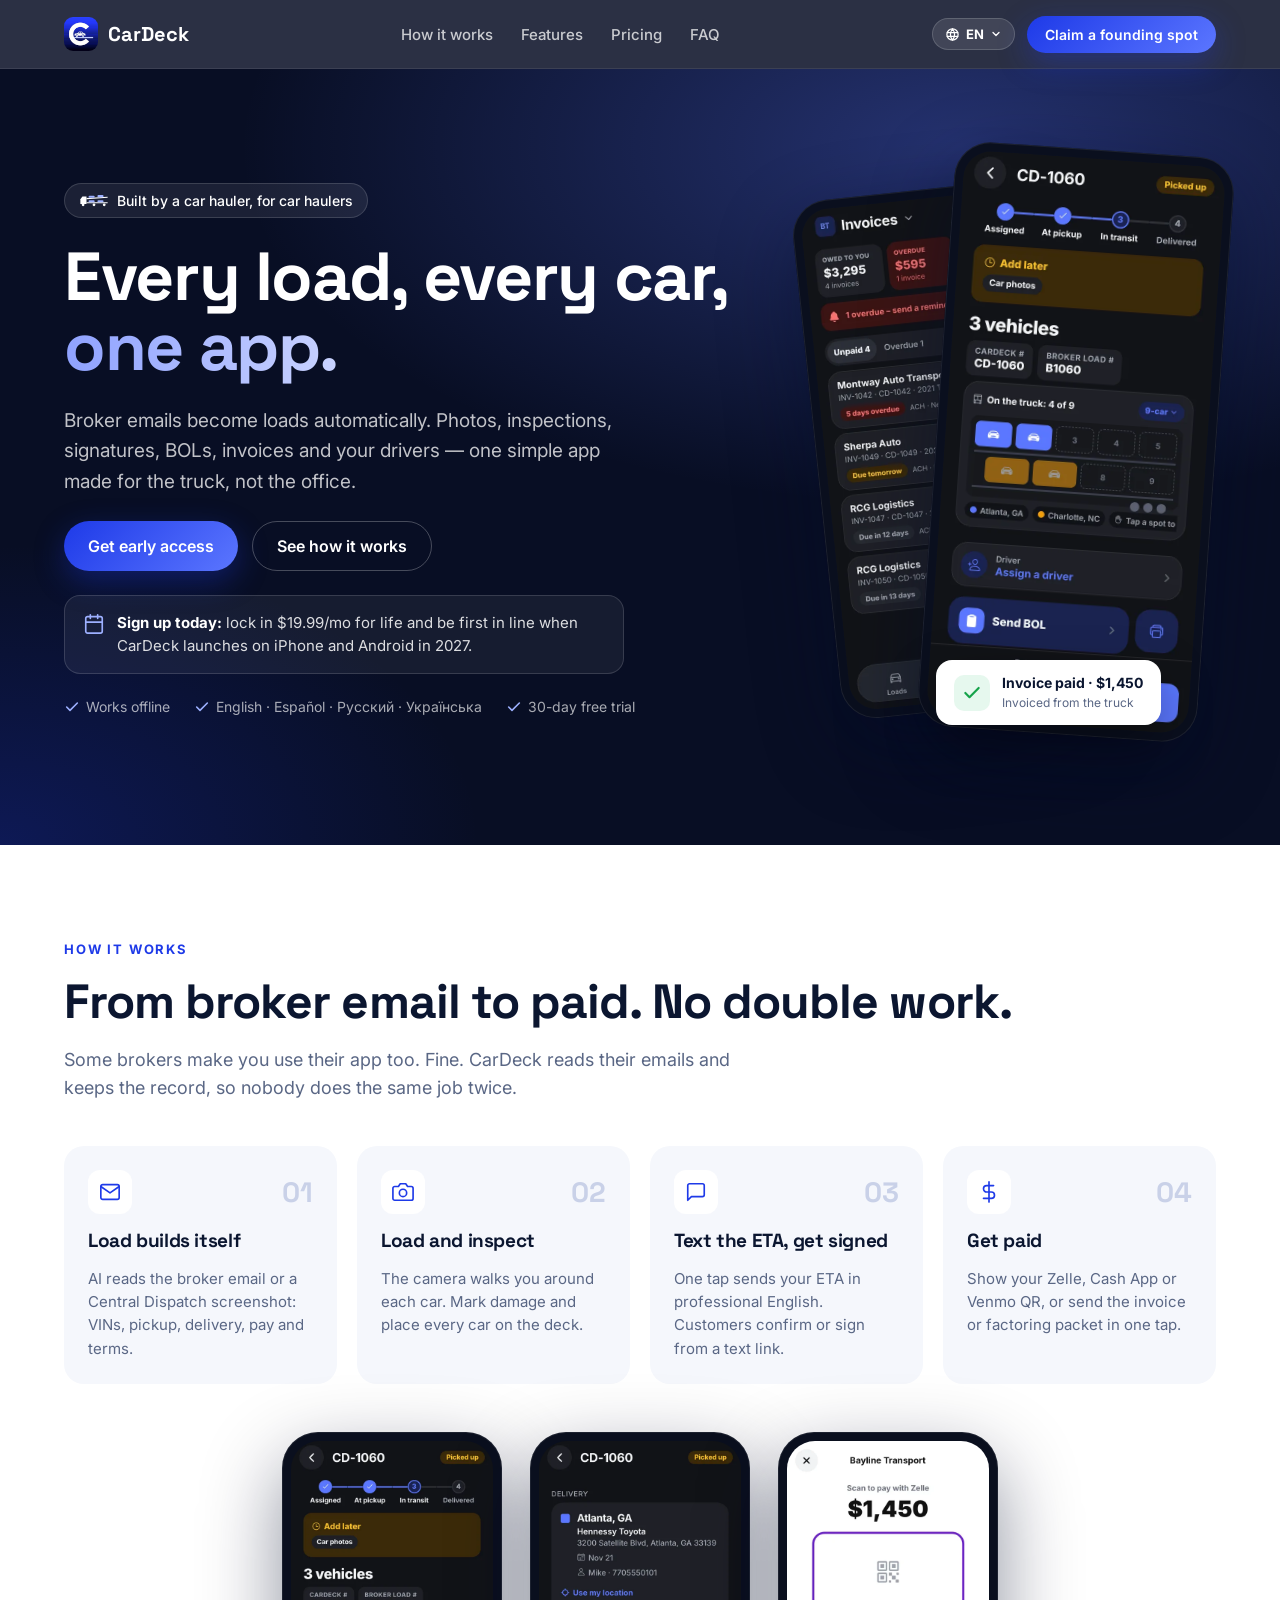
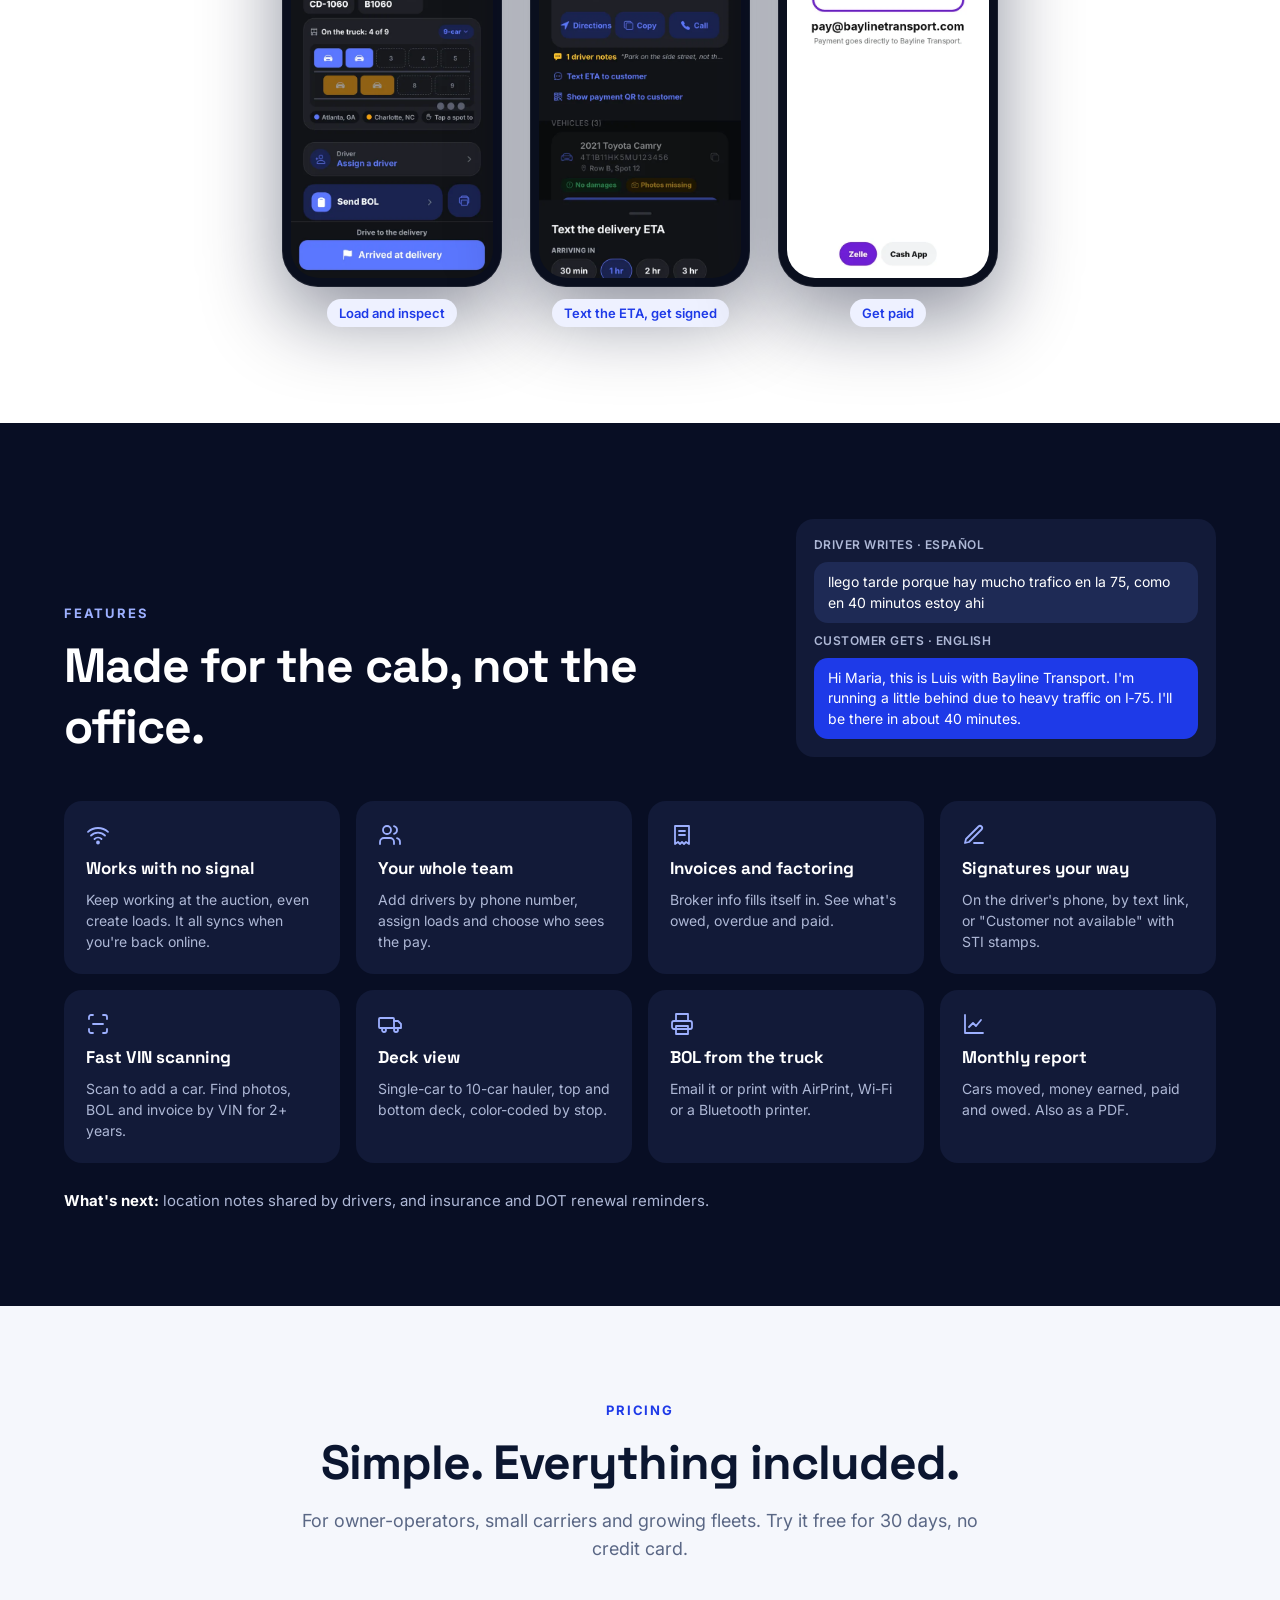
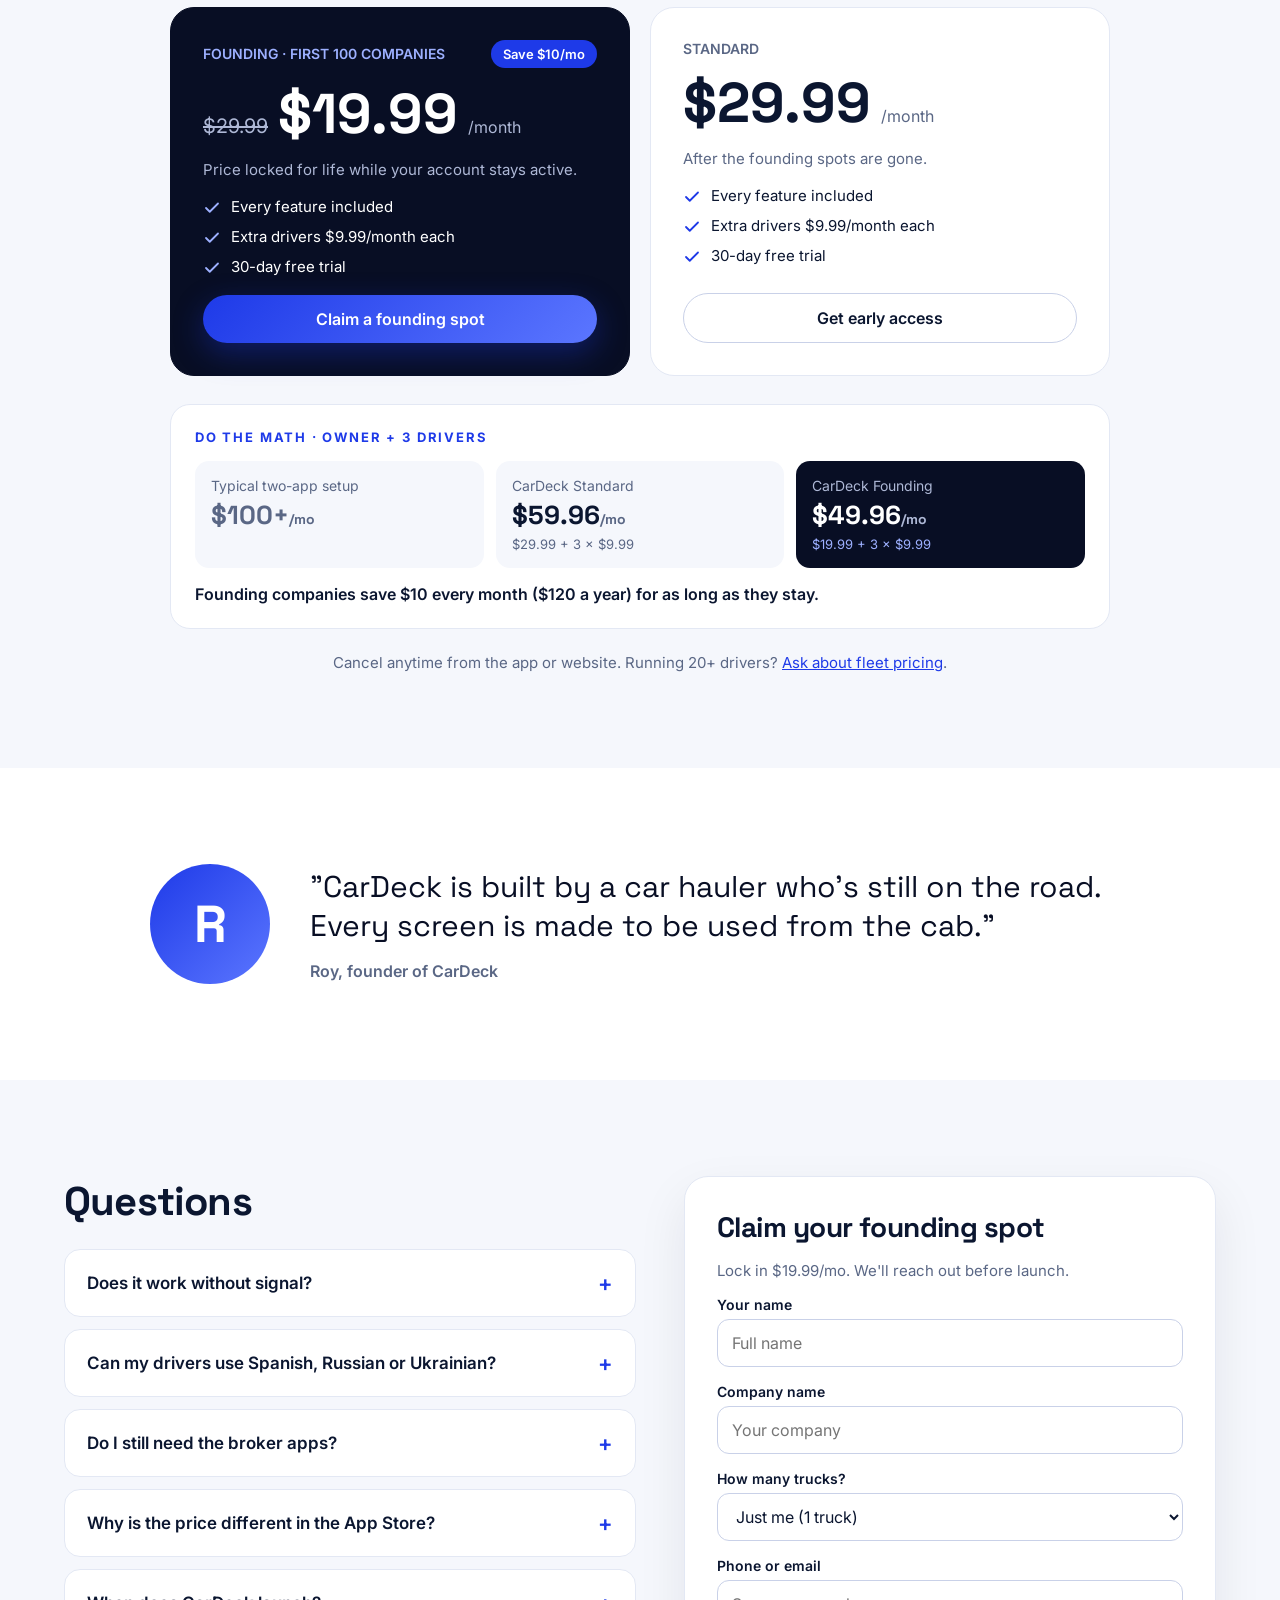
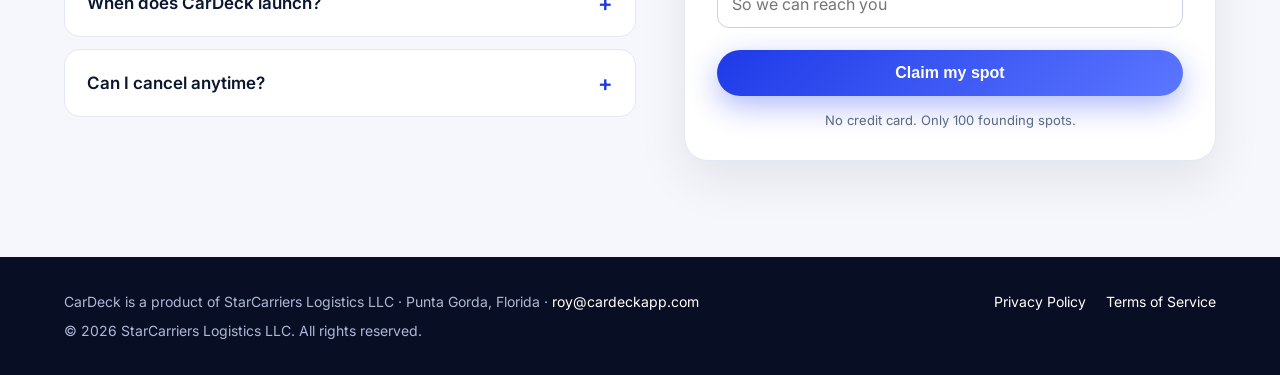
==== commit 02ffc2d0: "Phone layout: fix stretched app screenshots, swipe row with labels, compact steps card Co-Authored-B" ====
--- a/index.html
+++ b/index.html
@@ -19,7 +19,7 @@
 <link rel="preconnect" href="https://fonts.googleapis.com">
 <link rel="preconnect" href="https://fonts.gstatic.com" crossorigin>
 <link href="https://fonts.googleapis.com/css2?family=Inter:wght@400;500;600;700&family=Space+Grotesk:wght@500;600;700&display=swap" rel="stylesheet">
-<link rel="stylesheet" href="home.css?v=3">
+<link rel="stylesheet" href="home.css?v=4">
 </head>
 <body>
 
@@ -93,29 +93,30 @@
     <div class="steps4">
       <div class="step">
         <div class="top-row"><span class="ico"><svg width="22" height="22" viewBox="0 0 24 24" fill="none" stroke="currentColor" stroke-width="1.8" stroke-linecap="round" stroke-linejoin="round" aria-hidden="true"><rect x="2" y="4" width="20" height="16" rx="2"/><path d="m22 6-10 7L2 6"/></svg></span><span class="num">01</span></div>
-        <h3 data-i="s1h">Load builds itself</h3>
+        <h3 data-n="1" data-i="s1h">Load builds itself</h3>
         <p data-i="s1p">AI reads the broker email or a Central Dispatch screenshot: VINs, pickup, delivery, pay and terms.</p>
       </div>
       <div class="step">
         <div class="top-row"><span class="ico"><svg width="22" height="22" viewBox="0 0 24 24" fill="none" stroke="currentColor" stroke-width="1.8" stroke-linecap="round" stroke-linejoin="round" aria-hidden="true"><path d="M23 19a2 2 0 0 1-2 2H3a2 2 0 0 1-2-2V8a2 2 0 0 1 2-2h4l2-3h6l2 3h4a2 2 0 0 1 2 2z"/><circle cx="12" cy="13" r="4"/></svg></span><span class="num">02</span></div>
-        <h3 data-i="s2h">Load and inspect</h3>
+        <h3 data-n="2" data-i="s2h">Load and inspect</h3>
         <p data-i="s2p">The camera walks you around each car. Mark damage and place every car on the deck.</p>
       </div>
       <div class="step">
         <div class="top-row"><span class="ico"><svg width="22" height="22" viewBox="0 0 24 24" fill="none" stroke="currentColor" stroke-width="1.8" stroke-linecap="round" stroke-linejoin="round" aria-hidden="true"><path d="M21 15a2 2 0 0 1-2 2H7l-4 4V5a2 2 0 0 1 2-2h14a2 2 0 0 1 2 2z"/></svg></span><span class="num">03</span></div>
-        <h3 data-i="s3h">Text the ETA, get signed</h3>
+        <h3 data-n="3" data-i="s3h">Text the ETA, get signed</h3>
         <p data-i="s3p">One tap sends your ETA in professional English. Customers confirm or sign from a text link.</p>
       </div>
       <div class="step">
         <div class="top-row"><span class="ico"><svg width="22" height="22" viewBox="0 0 24 24" fill="none" stroke="currentColor" stroke-width="1.8" stroke-linecap="round" stroke-linejoin="round" aria-hidden="true"><path d="M12 1v22"/><path d="M17 5H9.5a3.5 3.5 0 0 0 0 7h5a3.5 3.5 0 0 1 0 7H6"/></svg></span><span class="num">04</span></div>
-        <h3 data-i="s4h">Get paid</h3>
+        <h3 data-n="4" data-i="s4h">Get paid</h3>
         <p data-i="s4p">Show your Zelle, Cash App or Venmo QR, or send the invoice or factoring packet in one tap.</p>
       </div>
     </div>
+    <div class="swipe" aria-hidden="true"><span data-i="swipe">Swipe</span><svg width="14" height="14" viewBox="0 0 24 24" fill="none" stroke="currentColor" stroke-width="2.2" stroke-linecap="round" stroke-linejoin="round"><path d="M5 12h14M13 6l6 6-6 6"/></svg></div>
     <div class="shots">
-      <div class="phone"><img src="img/load.webp" alt="Load screen with deck view" loading="lazy" width="540" height="1171"></div>
-      <div class="phone"><img src="img/eta.webp" alt="ETA text screen" loading="lazy" width="540" height="1171"></div>
-      <div class="phone"><img src="img/pay-qr.webp?v=3" alt="Payment QR screen" loading="lazy" width="540" height="1171"></div>
+      <figure class="shot"><div class="phone"><img src="img/load.webp" alt="Load screen with deck view" loading="lazy" width="540" height="1171"></div><figcaption data-i="s2h">Load and inspect</figcaption></figure>
+      <figure class="shot"><div class="phone"><img src="img/eta.webp" alt="ETA text screen" loading="lazy" width="540" height="1171"></div><figcaption data-i="s3h">Text the ETA, get signed</figcaption></figure>
+      <figure class="shot"><div class="phone"><img src="img/pay-qr.webp?v=3" alt="Payment QR screen" loading="lazy" width="540" height="1171"></div><figcaption data-i="s4h">Get paid</figcaption></figure>
     </div>
   </div>
 </section>
@@ -253,7 +254,7 @@
   </div>
 </footer>
 
-<script src="i18n.js?v=3"></script>
-<script src="home.js?v=3"></script>
+<script src="i18n.js?v=4"></script>
+<script src="home.js?v=4"></script>
 </body>
 </html>
--- a/home.css
+++ b/home.css
@@ -17,7 +17,7 @@
 .tag{display:inline-block;padding:6px 12px;border-radius:999px;background:var(--soft);color:var(--blue);font-size:13px;font-weight:600}
 .card{background:#fff;border-radius:20px;padding:28px;border:1px solid var(--line)}
 .phone{border-radius:36px;padding:9px;background:#0A0F1E;box-shadow:0 30px 80px rgba(5,10,40,.45),inset 0 0 0 1px rgba(255,255,255,.08)}
-.phone img{display:block;width:100%;border-radius:28px}
+.phone img{display:block;width:100%;height:auto;border-radius:28px}
 .sec{padding:100px 0 20px}
 .sec-head{display:flex;flex-direction:column;gap:14px;margin-bottom:44px}
 .sec-head.center{text-align:center;align-items:center}
@@ -85,7 +85,10 @@
 .step h3{font-size:19px}
 .step p{font-size:15px;line-height:1.55;color:var(--muted)}
 .shots{display:flex;flex-wrap:wrap;justify-content:center;gap:28px;margin-top:48px}
-.shots .phone{width:220px}
+.shot{margin:0;display:flex;flex-direction:column;align-items:center;gap:12px}
+.shot .phone{width:220px}
+.shot figcaption{padding:6px 12px;border-radius:999px;background:var(--soft);color:var(--blue);font-size:13px;font-weight:600}
+.swipe{display:none}
 
 /* features */
 .feat-head{display:flex;flex-wrap:wrap;gap:40px;align-items:flex-end;justify-content:space-between;margin-bottom:44px}
@@ -187,9 +190,20 @@
   .hero-art .p1{width:190px}.hero-art .p2{width:210px}
   .toast{left:20px}
   .steps4,.fgrid,.mgrid{grid-template-columns:1fr}
-  .shots{flex-wrap:nowrap;gap:10px;margin-top:36px}
-  .shots .phone{width:31%;padding:5px;border-radius:20px}
-  .shots .phone img{border-radius:16px}
+  .steps4{display:flex;flex-direction:column;gap:0;background:var(--bg);border-radius:20px}
+  .step{display:grid;grid-template-columns:44px 1fr;column-gap:14px;row-gap:4px;padding:18px;background:none;border-radius:0;border-bottom:1px solid var(--line)}
+  .step:last-child{border-bottom:0}
+  .step .top-row{grid-row:1 / 3;align-self:start}
+  .step .num{display:none}
+  .step h3{font-size:17px}
+  .step h3:before{content:attr(data-n) " · "}
+  .step p{font-size:14px;line-height:1.5}
+  .swipe{display:flex;justify-content:flex-end;align-items:center;gap:4px;margin-top:32px;font-size:13px;font-weight:600;color:var(--muted)}
+  .shots{flex-wrap:nowrap;justify-content:flex-start;overflow-x:auto;scroll-snap-type:x mandatory;scroll-padding-inline:24px;-webkit-overflow-scrolling:touch;gap:14px;margin:10px -24px 0;padding:4px 24px 16px;scrollbar-width:none}
+  .shots::-webkit-scrollbar{display:none}
+  .shot{flex:0 0 auto;scroll-snap-align:start}
+  .shot .phone{width:210px;padding:7px;border-radius:30px}
+  .shot .phone img{border-radius:24px}
   .pad{padding:72px 0}
   .plan,.signup{padding:24px}
   .price b{font-size:46px}
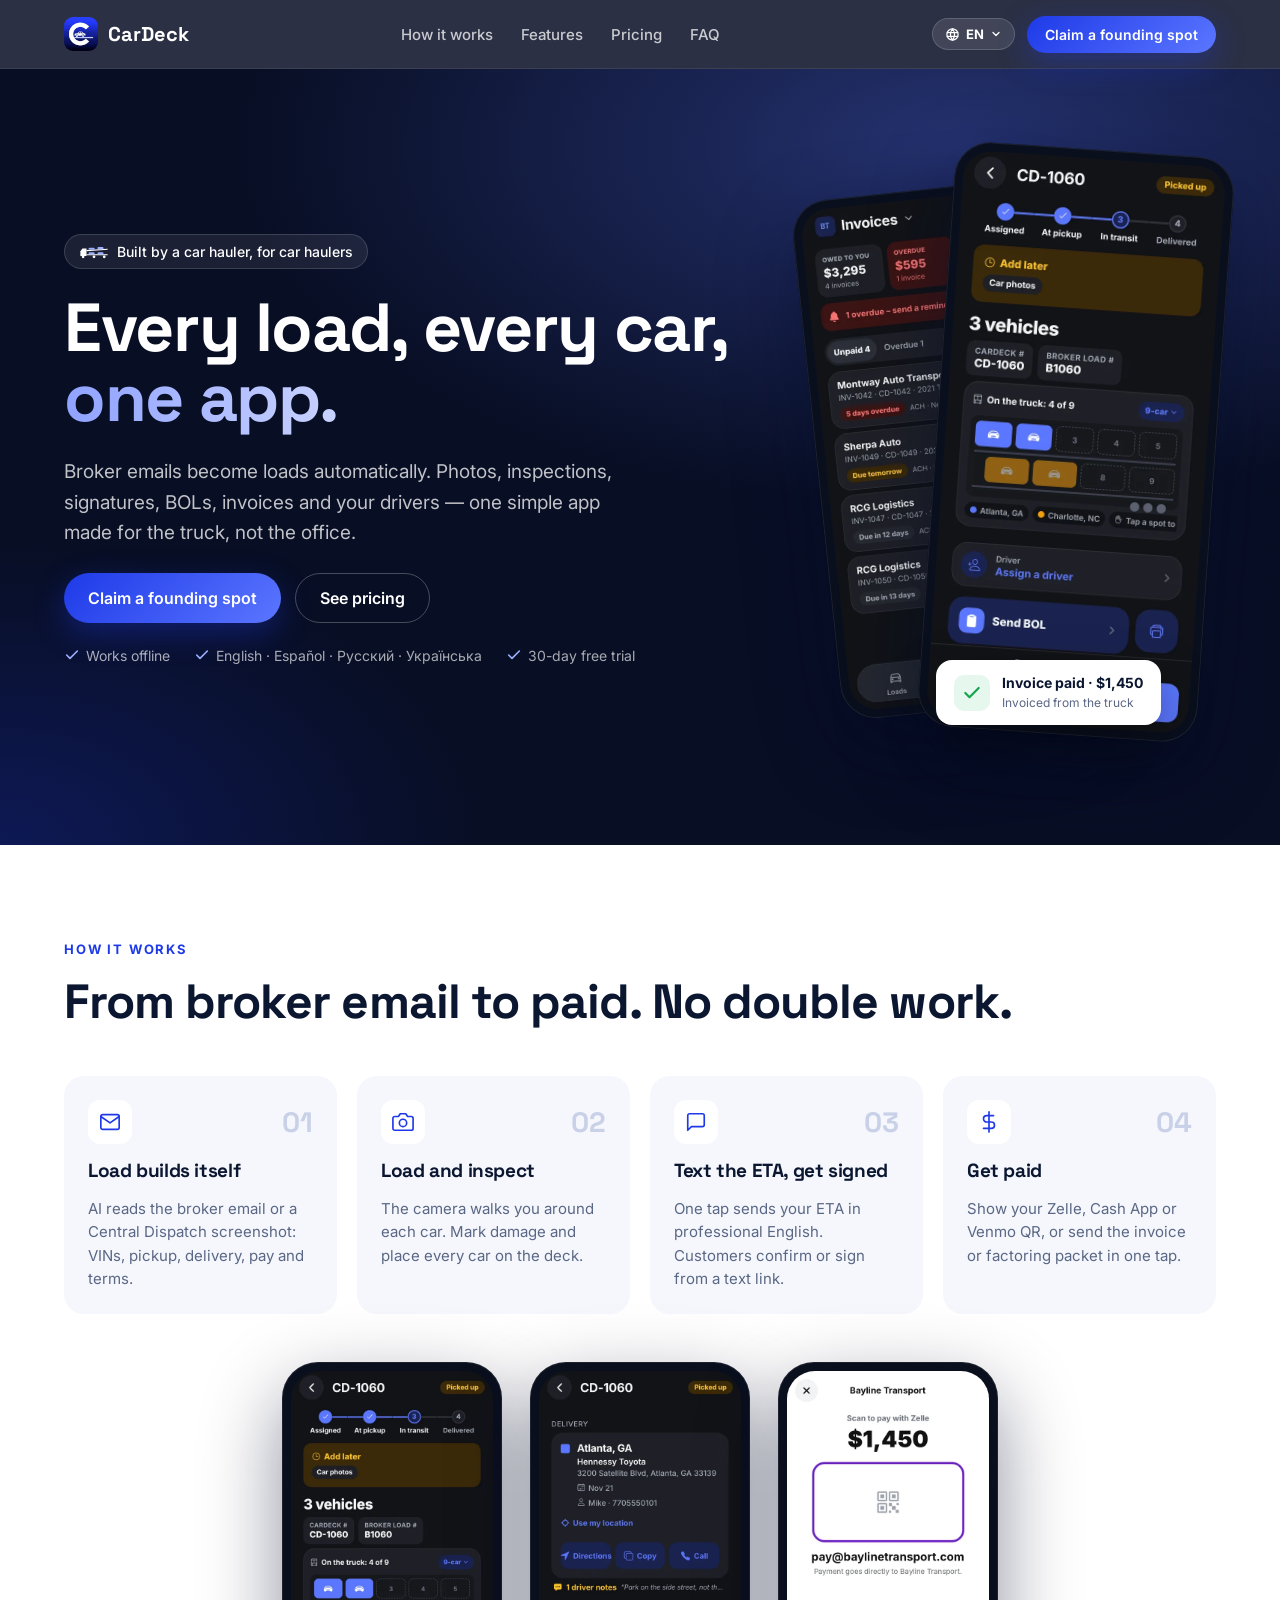
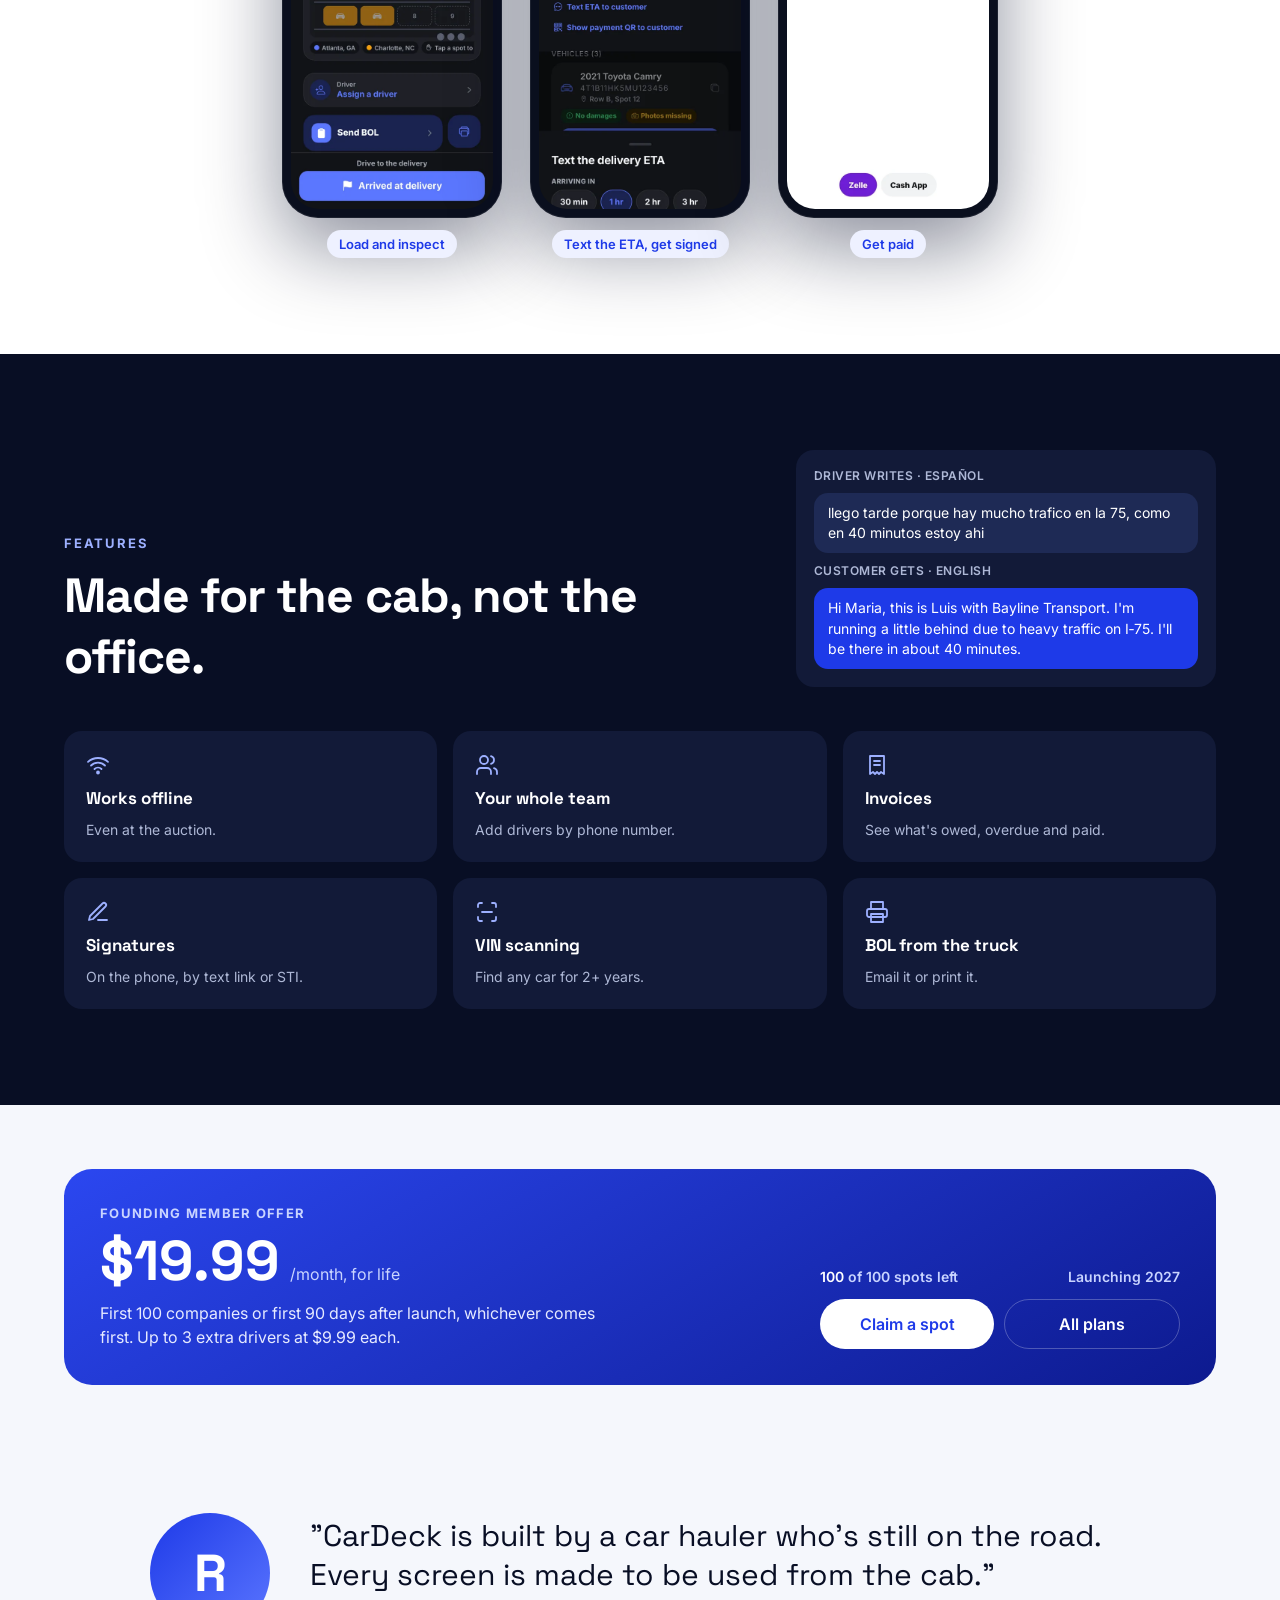
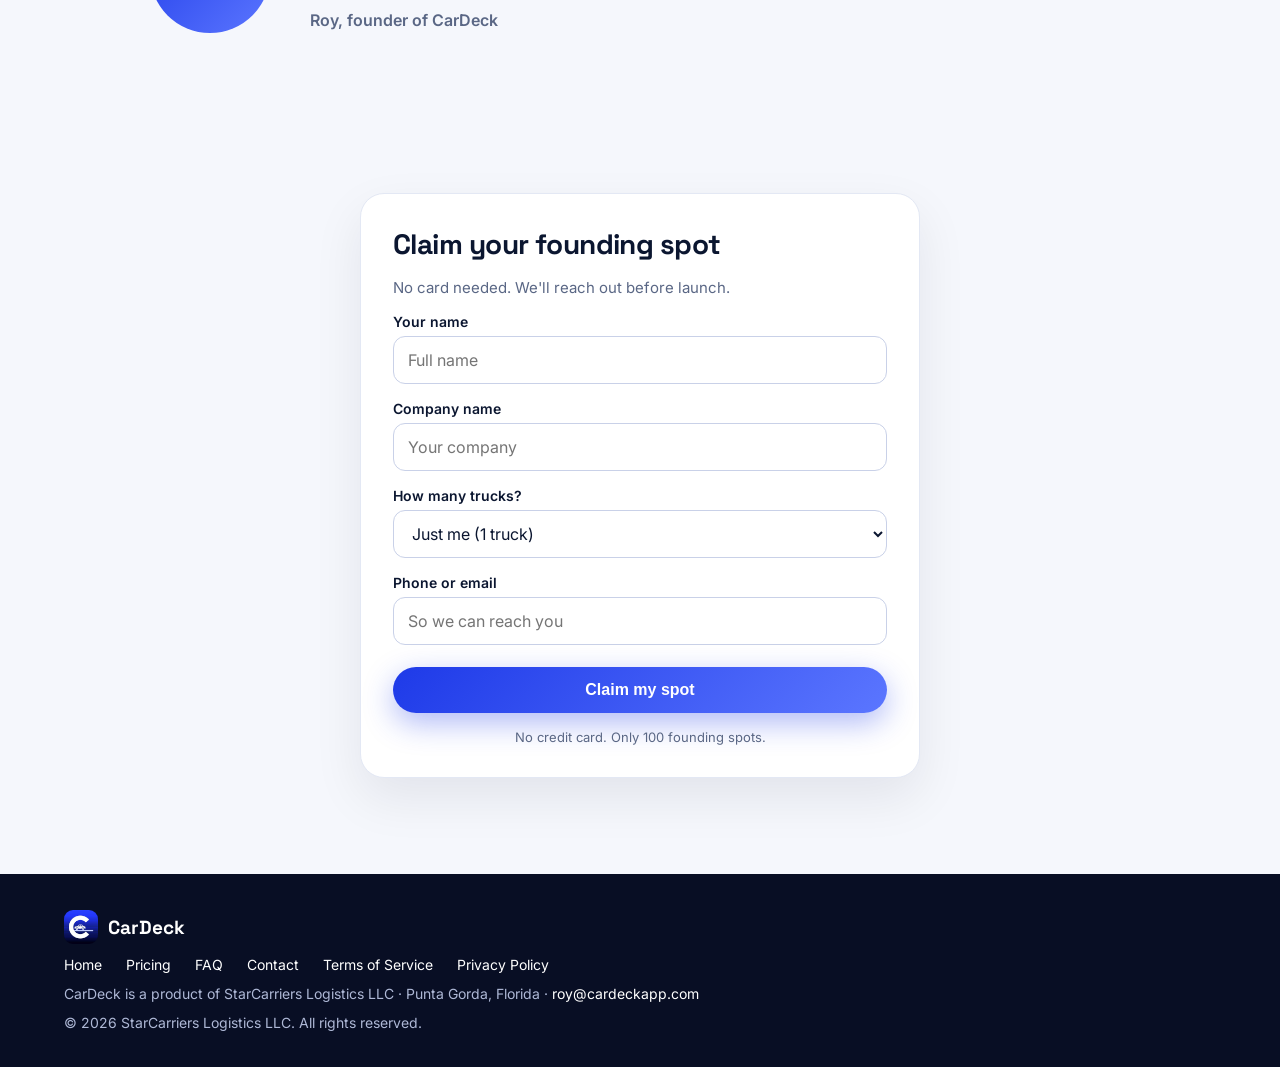
==== commit 3179fb0b: "New pricing and 3-page site: Home, Pricing, FAQ + phone menu - Founding: $19.99 + $9.99 for up to 3 " ====
--- a/index.html
+++ b/index.html
@@ -4,7 +4,7 @@
 <meta charset="utf-8">
 <meta name="viewport" content="width=device-width, initial-scale=1">
 <title>CarDeck — The car hauling app built for drivers</title>
-<meta name="description" content="In English, Spanish, Russian and Ukrainian, CarDeck helps small and growing car hauling companies run every load from one app: AI reads broker emails, VIN scanning, inspection photos, signatures, BOLs you can print from the truck, invoices, payments, factoring and drivers — built around how drivers really work.">
+<meta name="description" content="In English, Spanish, Russian and Ukrainian, CarDeck helps small and growing car hauling companies run every load from one app: AI reads broker emails, VIN scanning, inspection photos, signatures, BOLs, invoices, payments and drivers.">
 <meta name="color-scheme" content="light">
 <meta name="theme-color" content="#080E24">
 <link rel="canonical" href="https://cardeckapp.com/">
@@ -19,18 +19,18 @@
 <link rel="preconnect" href="https://fonts.googleapis.com">
 <link rel="preconnect" href="https://fonts.gstatic.com" crossorigin>
 <link href="https://fonts.googleapis.com/css2?family=Inter:wght@400;500;600;700&family=Space+Grotesk:wght@500;600;700&display=swap" rel="stylesheet">
-<link rel="stylesheet" href="home.css?v=4">
+<link rel="stylesheet" href="home.css?v=5">
 </head>
 <body>
 
 <header class="top">
   <div class="wrap nav">
-    <a class="brand" href="#top"><img src="logo.png" alt="CarDeck logo">CarDeck</a>
+    <a class="brand" href="index.html"><img src="logo.png" alt="CarDeck logo">CarDeck</a>
     <nav class="links">
-      <a href="#how" data-i="nav1">How it works</a>
-      <a href="#features" data-i="nav2">Features</a>
-      <a href="#pricing" data-i="nav3">Pricing</a>
-      <a href="#faq" data-i="nav4">FAQ</a>
+      <a href="index.html#how" data-i="nav1">How it works</a>
+      <a href="index.html#features" data-i="nav2">Features</a>
+      <a href="pricing.html" data-i="nav3">Pricing</a>
+      <a href="faq.html" data-i="nav4">FAQ</a>
     </nav>
     <div class="nav-right">
       <div class="langs">
@@ -46,13 +46,32 @@
           <button type="button" role="menuitemradio" data-l="uk" data-s="UA">Українська</button>
         </div>
       </div>
-      <a class="btn btn-primary" href="#contact" data-i="navcta">Claim a founding spot</a>
+      <a class="btn btn-primary" href="index.html#contact" data-i="navcta">Claim a founding spot</a>
+      <button type="button" class="menu-btn" aria-label="Open menu" aria-expanded="false" aria-controls="menu">
+        <svg width="22" height="22" viewBox="0 0 24 24" fill="none" stroke="currentColor" stroke-width="2" stroke-linecap="round" aria-hidden="true"><path d="M4 7h16M4 12h16M4 17h16"/></svg>
+      </button>
     </div>
   </div>
 </header>
 
+<div id="menu" class="menu" hidden>
+  <div class="menu-top">
+    <span class="brand"><img src="logo.png" alt="">CarDeck</span>
+    <button type="button" class="menu-close" aria-label="Close menu"><svg width="20" height="20" viewBox="0 0 24 24" fill="none" stroke="currentColor" stroke-width="2.2" stroke-linecap="round" aria-hidden="true"><path d="M6 6l12 12M18 6 6 18"/></svg></button>
+  </div>
+  <nav class="menu-links">
+    <a href="index.html"><span><b data-i="navhome">Home</b><small data-i="msub1">How it works and features</small></span><svg width="20" height="20" viewBox="0 0 24 24" fill="none" stroke="currentColor" stroke-width="2.2" stroke-linecap="round" stroke-linejoin="round" aria-hidden="true"><path d="m9 18 6-6-6-6"/></svg></a>
+    <a href="pricing.html"><span><b data-i="nav3">Pricing</b><small data-i="msub2">Founding offer and all plans</small></span><svg width="20" height="20" viewBox="0 0 24 24" fill="none" stroke="currentColor" stroke-width="2.2" stroke-linecap="round" stroke-linejoin="round" aria-hidden="true"><path d="m9 18 6-6-6-6"/></svg></a>
+    <a href="faq.html"><span><b data-i="nav4">FAQ</b><small data-i="msub3">Questions and our price promise</small></span><svg width="20" height="20" viewBox="0 0 24 24" fill="none" stroke="currentColor" stroke-width="2.2" stroke-linecap="round" stroke-linejoin="round" aria-hidden="true"><path d="m9 18 6-6-6-6"/></svg></a>
+    <a href="index.html#contact"><span><b data-i="navcontact">Contact</b><small data-i="msub4">Claim a founding spot</small></span><svg width="20" height="20" viewBox="0 0 24 24" fill="none" stroke="currentColor" stroke-width="2.2" stroke-linecap="round" stroke-linejoin="round" aria-hidden="true"><path d="m9 18 6-6-6-6"/></svg></a>
+  </nav>
+  <div class="menu-langs">
+    <button type="button" data-l="en">EN</button><button type="button" data-l="es">ES</button><button type="button" data-l="ru">RU</button><button type="button" data-l="uk">UA</button>
+  </div>
+  <a class="btn btn-primary menu-cta" href="index.html#contact" data-i="navcta">Claim a founding spot</a>
+</div>
+
 <main id="top">
-
 <!-- HERO -->
 <section class="hero">
   <div class="wrap">
@@ -61,12 +80,8 @@
       <h1 data-i="h1">Every load, every car, <em>one app.</em></h1>
       <p class="lead" data-i="lead">Broker emails become loads automatically. Photos, inspections, signatures, BOLs, invoices and your drivers — one simple app made for the truck, not the office.</p>
       <div class="row">
-        <a class="btn btn-primary" href="#contact" data-i="cta">Get early access</a>
-        <a class="btn btn-ghost" href="#how" data-i="cta2">See how it works</a>
-      </div>
-      <div class="early">
-        <svg width="22" height="22" viewBox="0 0 24 24" fill="none" stroke="currentColor" stroke-width="1.8" stroke-linecap="round" stroke-linejoin="round" aria-hidden="true"><rect x="3" y="4" width="18" height="18" rx="2"/><path d="M16 2v4M8 2v4M3 10h18"/></svg>
-        <p data-i="early"><strong>Sign up today:</strong> lock in $19.99/mo for life and be first in line when CarDeck launches on iPhone and Android in 2027.</p>
+        <a class="btn btn-primary" href="#contact" data-i="navcta">Claim a founding spot</a>
+        <a class="btn btn-ghost" href="pricing.html" data-i="seepr">See pricing</a>
       </div>
       <div class="checks">
         <span><svg width="16" height="16" viewBox="0 0 24 24" fill="none" stroke="currentColor" stroke-width="2.4" stroke-linecap="round" stroke-linejoin="round" aria-hidden="true"><path d="M20 6 9 17l-5-5"/></svg><span data-i="chk1">Works offline</span></span>
@@ -88,7 +103,6 @@
     <div class="sec-head">
       <span class="eyebrow" data-i="nav1">How it works</span>
       <h2 data-i="howh">From broker email to paid. No double work.</h2>
-      <p data-i="howp">Some brokers make you use their app too. Fine. CarDeck reads their emails and keeps the record, so nobody does the same job twice.</p>
     </div>
     <div class="steps4">
       <div class="step">
@@ -136,67 +150,37 @@
         <p class="out">Hi Maria, this is Luis with Bayline Transport. I'm running a little behind due to heavy traffic on I&#8209;75. I'll be there in about 40 minutes.</p>
       </div>
     </div>
-    <div class="fgrid">
-      <div class="f"><svg width="24" height="24" viewBox="0 0 24 24" fill="none" stroke="currentColor" stroke-width="1.8" stroke-linecap="round" stroke-linejoin="round" aria-hidden="true"><path d="M2 8.8a15 15 0 0 1 20 0"/><path d="M5 12.5a10 10 0 0 1 14 0"/><path d="M8.5 16a5 5 0 0 1 7 0"/><circle cx="12" cy="19.5" r="1"/></svg><h3 data-i="f1h">Works with no signal</h3><p data-i="f1p">Keep working at the auction, even create loads. It all syncs when you're back online.</p></div>
-      <div class="f"><svg width="24" height="24" viewBox="0 0 24 24" fill="none" stroke="currentColor" stroke-width="1.8" stroke-linecap="round" stroke-linejoin="round" aria-hidden="true"><path d="M16 21v-2a4 4 0 0 0-4-4H6a4 4 0 0 0-4 4v2"/><circle cx="9" cy="7" r="4"/><path d="M22 21v-2a4 4 0 0 0-3-3.87"/><path d="M16 3.13a4 4 0 0 1 0 7.75"/></svg><h3 data-i="f2h">Your whole team</h3><p data-i="f2p">Add drivers by phone number, assign loads and choose who sees the pay.</p></div>
-      <div class="f"><svg width="24" height="24" viewBox="0 0 24 24" fill="none" stroke="currentColor" stroke-width="1.8" stroke-linecap="round" stroke-linejoin="round" aria-hidden="true"><path d="M5 3h14v18l-3-2-2 2-2-2-2 2-2-2-3 2z"/><path d="M9 8h6M9 12h6"/></svg><h3 data-i="f3h">Invoices and factoring</h3><p data-i="f3p">Broker info fills itself in. See what's owed, overdue and paid.</p></div>
-      <div class="f"><svg width="24" height="24" viewBox="0 0 24 24" fill="none" stroke="currentColor" stroke-width="1.8" stroke-linecap="round" stroke-linejoin="round" aria-hidden="true"><path d="M12 20h9"/><path d="M16.5 3.5a2.1 2.1 0 0 1 3 3L7 19l-4 1 1-4z"/></svg><h3 data-i="f4h">Signatures your way</h3><p data-i="f4p">On the driver's phone, by text link, or "Customer not available" with STI stamps.</p></div>
-      <div class="f"><svg width="24" height="24" viewBox="0 0 24 24" fill="none" stroke="currentColor" stroke-width="1.8" stroke-linecap="round" stroke-linejoin="round" aria-hidden="true"><path d="M3 7V5a2 2 0 0 1 2-2h2M17 3h2a2 2 0 0 1 2 2v2M21 17v2a2 2 0 0 1-2 2h-2M7 21H5a2 2 0 0 1-2-2v-2"/><path d="M7 12h10"/></svg><h3 data-i="f5h">Fast VIN scanning</h3><p data-i="f5p">Scan to add a car. Find photos, BOL and invoice by VIN for 2+ years.</p></div>
-      <div class="f"><svg width="24" height="24" viewBox="0 0 24 24" fill="none" stroke="currentColor" stroke-width="1.8" stroke-linecap="round" stroke-linejoin="round" aria-hidden="true"><rect x="1" y="6" width="15" height="10" rx="1"/><path d="M16 9h4l3 3v4h-7"/><circle cx="6" cy="18" r="2"/><circle cx="18" cy="18" r="2"/></svg><h3 data-i="f6h">Deck view</h3><p data-i="f6p">Single-car to 10-car hauler, top and bottom deck, color-coded by stop.</p></div>
-      <div class="f"><svg width="24" height="24" viewBox="0 0 24 24" fill="none" stroke="currentColor" stroke-width="1.8" stroke-linecap="round" stroke-linejoin="round" aria-hidden="true"><path d="M6 9V2h12v7"/><rect x="2" y="9" width="20" height="8" rx="2"/><rect x="6" y="14" width="12" height="8"/></svg><h3 data-i="f7h">BOL from the truck</h3><p data-i="f7p">Email it or print with AirPrint, Wi-Fi or a Bluetooth printer.</p></div>
-      <div class="f"><svg width="24" height="24" viewBox="0 0 24 24" fill="none" stroke="currentColor" stroke-width="1.8" stroke-linecap="round" stroke-linejoin="round" aria-hidden="true"><path d="M3 3v18h18"/><path d="M7 15l4-4 3 3 5-6"/></svg><h3 data-i="f8h">Monthly report</h3><p data-i="f8p">Cars moved, money earned, paid and owed. Also as a PDF.</p></div>
-    </div>
-    <p class="next" data-i="next"><strong>What's next:</strong> location notes shared by drivers, and insurance and DOT renewal reminders.</p>
-  </div>
-</section>
-
-<!-- PRICING -->
-<section id="pricing" class="pad">
-  <div class="wrap">
-    <div class="sec-head center">
-      <span class="eyebrow" data-i="nav3">Pricing</span>
-      <h2 data-i="ph">Simple. Everything included.</h2>
-      <p data-i="psub">For owner-operators, small carriers and growing fleets. Try it free for 30 days, no credit card.</p>
-    </div>
-    <div class="plans">
-      <div class="plan fd">
-        <div class="tagrow"><span class="ptag" data-i="fdtag">FOUNDING · FIRST 100 COMPANIES</span><span class="save" data-i="fdsave">Save $10/mo</span></div>
-        <div class="price"><span class="old">$29.99</span><b>$19.99</b><span data-i="month">/month</span></div>
-        <p class="note" data-i="fdlock">Price locked for life while your account stays active.</p>
-        <ul class="ticks">
-          <li><svg width="18" height="18" viewBox="0 0 24 24" fill="none" stroke="currentColor" stroke-width="2.4" stroke-linecap="round" stroke-linejoin="round" aria-hidden="true"><path d="M20 6 9 17l-5-5"/></svg><span data-i="liall">Every feature included</span></li>
-          <li><svg width="18" height="18" viewBox="0 0 24 24" fill="none" stroke="currentColor" stroke-width="2.4" stroke-linecap="round" stroke-linejoin="round" aria-hidden="true"><path d="M20 6 9 17l-5-5"/></svg><span data-i="lidrv">Extra drivers $9.99/month each</span></li>
-          <li><svg width="18" height="18" viewBox="0 0 24 24" fill="none" stroke="currentColor" stroke-width="2.4" stroke-linecap="round" stroke-linejoin="round" aria-hidden="true"><path d="M20 6 9 17l-5-5"/></svg><span data-i="trial">30-day free trial</span></li>
-        </ul>
-        <a class="btn btn-primary" href="#contact" data-i="navcta">Claim a founding spot</a>
-      </div>
-      <div class="plan">
-        <span class="ptag" data-i="sttag">STANDARD</span>
-        <div class="price"><b>$29.99</b><span data-i="month">/month</span></div>
-        <p class="note" data-i="stafter">After the founding spots are gone.</p>
-        <ul class="ticks">
-          <li><svg width="18" height="18" viewBox="0 0 24 24" fill="none" stroke="currentColor" stroke-width="2.4" stroke-linecap="round" stroke-linejoin="round" aria-hidden="true"><path d="M20 6 9 17l-5-5"/></svg><span data-i="liall">Every feature included</span></li>
-          <li><svg width="18" height="18" viewBox="0 0 24 24" fill="none" stroke="currentColor" stroke-width="2.4" stroke-linecap="round" stroke-linejoin="round" aria-hidden="true"><path d="M20 6 9 17l-5-5"/></svg><span data-i="lidrv">Extra drivers $9.99/month each</span></li>
-          <li><svg width="18" height="18" viewBox="0 0 24 24" fill="none" stroke="currentColor" stroke-width="2.4" stroke-linecap="round" stroke-linejoin="round" aria-hidden="true"><path d="M20 6 9 17l-5-5"/></svg><span data-i="trial">30-day free trial</span></li>
-        </ul>
-        <a class="btn btn-light" href="#contact" data-i="cta">Get early access</a>
-      </div>
-    </div>
-    <div class="math">
-      <span class="eyebrow" data-i="meb">Do the math · Owner + 3 drivers</span>
-      <div class="mgrid">
-        <div class="two"><span data-i="mtwo">Typical two-app setup</span><b>$100+<span data-i="mo">/mo</span></b></div>
-        <div><span data-i="mstd">CarDeck Standard</span><b>$59.96<span data-i="mo">/mo</span></b><small>$29.99 + 3 × $9.99</small></div>
-        <div class="us"><span data-i="mfd">CarDeck Founding</span><b>$49.96<span data-i="mo">/mo</span></b><small>$19.99 + 3 × $9.99</small></div>
-      </div>
-      <p data-i="msave">Founding companies save $10 every month ($120 a year) for as long as they stay.</p>
-    </div>
-    <p class="fine" data-i="cancel">Cancel anytime from the app or website. Running 20+ drivers? <a href="#contact">Ask about fleet pricing</a>.</p>
-  </div>
-</section>
-
+    <div class="fgrid fgrid6">
+      <div class="f"><svg width="24" height="24" viewBox="0 0 24 24" fill="none" stroke="currentColor" stroke-width="1.8" stroke-linecap="round" stroke-linejoin="round" aria-hidden="true"><path d="M2 8.8a15 15 0 0 1 20 0"/><path d="M5 12.5a10 10 0 0 1 14 0"/><path d="M8.5 16a5 5 0 0 1 7 0"/><circle cx="12" cy="19.5" r="1"/></svg><h3 data-i="g1h">Works offline</h3><p data-i="g1p">Even at the auction.</p></div>
+      <div class="f"><svg width="24" height="24" viewBox="0 0 24 24" fill="none" stroke="currentColor" stroke-width="1.8" stroke-linecap="round" stroke-linejoin="round" aria-hidden="true"><path d="M16 21v-2a4 4 0 0 0-4-4H6a4 4 0 0 0-4 4v2"/><circle cx="9" cy="7" r="4"/><path d="M22 21v-2a4 4 0 0 0-3-3.87"/><path d="M16 3.13a4 4 0 0 1 0 7.75"/></svg><h3 data-i="g2h">Your whole team</h3><p data-i="g2p">Add drivers by phone number.</p></div>
+      <div class="f"><svg width="24" height="24" viewBox="0 0 24 24" fill="none" stroke="currentColor" stroke-width="1.8" stroke-linecap="round" stroke-linejoin="round" aria-hidden="true"><path d="M5 3h14v18l-3-2-2 2-2-2-2 2-2-2-3 2z"/><path d="M9 8h6M9 12h6"/></svg><h3 data-i="g3h">Invoices</h3><p data-i="g3p">See what's owed, overdue and paid.</p></div>
+      <div class="f"><svg width="24" height="24" viewBox="0 0 24 24" fill="none" stroke="currentColor" stroke-width="1.8" stroke-linecap="round" stroke-linejoin="round" aria-hidden="true"><path d="M12 20h9"/><path d="M16.5 3.5a2.1 2.1 0 0 1 3 3L7 19l-4 1 1-4z"/></svg><h3 data-i="g4h">Signatures</h3><p data-i="g4p">On the phone, by text link or STI.</p></div>
+      <div class="f"><svg width="24" height="24" viewBox="0 0 24 24" fill="none" stroke="currentColor" stroke-width="1.8" stroke-linecap="round" stroke-linejoin="round" aria-hidden="true"><path d="M3 7V5a2 2 0 0 1 2-2h2M17 3h2a2 2 0 0 1 2 2v2M21 17v2a2 2 0 0 1-2 2h-2M7 21H5a2 2 0 0 1-2-2v-2"/><path d="M7 12h10"/></svg><h3 data-i="g5h">VIN scanning</h3><p data-i="g5p">Find any car for 2+ years.</p></div>
+      <div class="f"><svg width="24" height="24" viewBox="0 0 24 24" fill="none" stroke="currentColor" stroke-width="1.8" stroke-linecap="round" stroke-linejoin="round" aria-hidden="true"><path d="M6 9V2h12v7"/><rect x="2" y="9" width="20" height="8" rx="2"/><rect x="6" y="14" width="12" height="8"/></svg><h3 data-i="g6h">BOL from the truck</h3><p data-i="g6p">Email it or print it.</p></div>
+    </div>
+  </div>
+</section>
+<!-- FOUNDING TEASER -->
+<section class="pad-s">
+  <div class="wrap">
+    <div class="teaser">
+      <div class="teaser-main">
+        <span class="ttag" data-i="fttag">FOUNDING MEMBER OFFER</span>
+        <div class="tprice"><b>$19.99</b><span data-i="ftlife">/month, for life</span></div>
+        <p data-i="ftp">First 100 companies or first 90 days after launch, whichever comes first. Up to 3 extra drivers at $9.99 each.</p>
+      </div>
+      <div class="teaser-side">
+        <div class="offer-row light"><span><span data-spots>100</span> <span data-i="spotsof">of 100 spots left</span></span><span data-i="launching">Launching 2027</span></div>
+        <div class="tbtns">
+          <a class="btn btn-white" href="#contact" data-i="ftclaim">Claim a spot</a>
+          <a class="btn btn-ghost" href="pricing.html" data-i="ftall">All plans</a>
+        </div>
+      </div>
+    </div>
+  </div>
+</section>
 <!-- FOUNDER -->
-<section class="sec-alt pad">
+<section class="pad-s">
   <div class="wrap">
     <div class="founder">
       <div class="avatar" aria-hidden="true">R</div>
@@ -208,30 +192,20 @@
   </div>
 </section>
 
-<!-- FAQ + SIGNUP -->
-<section id="faq" class="pad">
-  <div class="wrap faq-wrap">
-    <div class="faq">
-      <h2 data-i="faqh">Questions</h2>
-      <details><summary data-i="q1">Does it work without signal?</summary><p data-i="a1">Yes. Photos, inspections, signatures and even new loads save on the phone and send by themselves when the signal comes back.</p></details>
-      <details><summary data-i="q2">Can my drivers use Spanish, Russian or Ukrainian?</summary><p data-i="a2">Yes. Each driver picks their language. Papers and texts that go to the customer are always in English.</p></details>
-      <details><summary data-i="q3">Do I still need the broker apps?</summary><p data-i="a3">Sometimes, when a broker requires it. CarDeck reads the broker's emails, keeps the full record and tells the driver when a broker requires its own app.</p></details>
-      <details><summary data-i="q4">Why is the price different in the App Store?</summary><p data-i="a4">The prices on this page are for paying on cardeckapp.com. You can also subscribe inside the app with Apple or Google: $23.99 founding, $34.99 standard and $11.99 per extra driver, because the app price includes the store's fee.</p></details>
-      <details><summary data-i="q5">When does CarDeck launch?</summary><p data-i="a5">On the App Store and Google Play in 2027. Sign up now to save your founding spot.</p></details>
-      <details><summary data-i="q6">Can I cancel anytime?</summary><p data-i="a6">Yes. No contracts. Cancel from the app or the website. Your founding price stays as long as your account is active.</p></details>
-    </div>
-
+<!-- SIGNUP -->
+<section class="pad sec-soft">
+  <div class="wrap narrow">
     <form id="contact" class="signup" novalidate>
       <h2 data-i="fmh">Claim your founding spot</h2>
-      <p data-i="fmp">Lock in $19.99/mo. We'll reach out before launch.</p>
+      <p data-i="fmp2">No card needed. We'll reach out before launch.</p>
       <label><span data-i="lbname">Your name</span><input name="name" type="text" autocomplete="name" required data-ph="phname" placeholder="Full name"></label>
       <label><span data-i="lbco">Company name</span><input name="company" type="text" autocomplete="organization" required data-ph="phco" placeholder="Your company"></label>
       <label><span data-i="lbtrucks">How many trucks?</span>
         <select name="trucks" required>
           <option value="Just me (1 truck)" data-i="o1">Just me (1 truck)</option>
           <option value="2-5 trucks" data-i="o2">2–5 trucks</option>
-          <option value="6-19 trucks" data-i="o3">6–19 trucks</option>
-          <option value="20+ trucks" data-i="o4">20+ trucks</option>
+          <option value="6-49 trucks" data-i="o3">6–49 trucks</option>
+          <option value="50+ trucks" data-i="o4">50+ trucks</option>
         </select>
       </label>
       <label><span data-i="lbcontact">Phone or email</span><input name="contact" type="text" autocomplete="email" required data-ph="phcontact" placeholder="So we can reach you"></label>
@@ -248,13 +222,16 @@
 
 <footer class="foot">
   <div class="wrap">
-    <span><span data-i="ft">CarDeck is a product of StarCarriers Logistics LLC · Punta Gorda, Florida</span> · <a class="mail" href="#contact">Email us</a></span>
-    <span class="fl"><a href="privacy.html" data-i="priv">Privacy Policy</a><a href="terms.html" data-i="terms">Terms of Service</a></span>
+    <div class="fbrand"><span class="brand"><img src="logo.png" alt="">CarDeck</span></div>
+    <nav class="fl">
+      <a href="index.html" data-i="navhome">Home</a><a href="pricing.html" data-i="nav3">Pricing</a><a href="faq.html" data-i="nav4">FAQ</a><a href="index.html#contact" data-i="navcontact">Contact</a><a href="terms.html" data-i="terms">Terms of Service</a><a href="privacy.html" data-i="priv">Privacy Policy</a>
+    </nav>
+    <span><span data-i="ft">CarDeck is a product of StarCarriers Logistics LLC · Punta Gorda, Florida</span> · <a class="mail" href="index.html#contact">Email us</a></span>
     <span>© 2026 StarCarriers Logistics LLC. <span data-i="rights">All rights reserved.</span></span>
   </div>
 </footer>
 
-<script src="i18n.js?v=4"></script>
-<script src="home.js?v=4"></script>
+<script src="i18n.js?v=5"></script>
+<script src="home.js?v=5"></script>
 </body>
 </html>
--- a/home.css
+++ b/home.css
@@ -199,13 +199,129 @@
   .step h3:before{content:attr(data-n) " · "}
   .step p{font-size:14px;line-height:1.5}
   .swipe{display:flex;justify-content:flex-end;align-items:center;gap:4px;margin-top:32px;font-size:13px;font-weight:600;color:var(--muted)}
-  .shots{flex-wrap:nowrap;justify-content:flex-start;overflow-x:auto;scroll-snap-type:x mandatory;scroll-padding-inline:24px;-webkit-overflow-scrolling:touch;gap:14px;margin:10px -24px 0;padding:4px 24px 16px;scrollbar-width:none}
+  .shots{flex-wrap:nowrap;justify-content:flex-start;overflow-x:auto;scroll-snap-type:x mandatory;scroll-padding-inline:24px;-webkit-overflow-scrolling:touch;gap:12px;margin:10px -24px 0;padding:4px 24px 16px;scrollbar-width:none}
   .shots::-webkit-scrollbar{display:none}
   .shot{flex:0 0 auto;scroll-snap-align:start}
-  .shot .phone{width:210px;padding:7px;border-radius:30px}
-  .shot .phone img{border-radius:24px}
+  .shot{width:min(42vw,170px);gap:10px}
+  .shot .phone{width:100%;padding:5px;border-radius:22px;box-shadow:0 8px 18px rgba(5,10,40,.18)}
+  .shot .phone img{border-radius:18px}
+  .shot figcaption{font-size:12px;text-align:center;line-height:1.3}
   .pad{padding:72px 0}
   .plan,.signup{padding:24px}
   .price b{font-size:46px}
   .founder{justify-content:center;text-align:center}
 }
+
+/* ===== multi-page additions (Nov 22) ===== */
+.links a[aria-current]{color:#fff}
+.menu-btn{display:none;width:44px;height:44px;border-radius:12px;border:0;background:rgba(255,255,255,.08);color:#fff;align-items:center;justify-content:center;cursor:pointer}
+.menu{position:fixed;inset:0;z-index:50;background:var(--navy);color:#fff;display:flex;flex-direction:column;padding:0 20px 28px;overflow-y:auto}
+.menu[hidden]{display:none}
+.menu-top{height:68px;display:flex;align-items:center;justify-content:space-between}
+.menu-close{width:44px;height:44px;border-radius:12px;border:0;background:rgba(255,255,255,.08);color:#fff;display:flex;align-items:center;justify-content:center;cursor:pointer}
+.menu-links{display:flex;flex-direction:column;margin-top:12px}
+.menu-links a{padding:18px 0;border-bottom:1px solid rgba(255,255,255,.1);display:flex;justify-content:space-between;align-items:center;color:#9DB0FF}
+.menu-links span{display:flex;flex-direction:column;gap:2px}
+.menu-links b{font-family:'Space Grotesk',Inter,sans-serif;font-size:24px;color:#fff}
+.menu-links small{font-size:13px;color:#AEB8D6}
+.menu-langs{margin-top:auto;padding-top:28px;display:grid;grid-template-columns:repeat(4,minmax(0,1fr));gap:8px}
+.menu-langs button{height:44px;border-radius:12px;border:0;background:rgba(255,255,255,.08);color:#fff;font:inherit;font-weight:700;cursor:pointer}
+.menu-langs button.on{background:#fff;color:var(--navy)}
+.menu-cta{margin-top:14px;width:100%}
+body.menu-open{overflow:hidden}
+
+.pad-s{padding:64px 0}
+.sec-soft{background:var(--bg)}
+.wrap.narrow{max-width:760px}
+.btn-white{background:#fff;color:var(--blue)}
+
+/* home: 6 short features, founding teaser, signup */
+.fgrid6{grid-template-columns:repeat(3,minmax(0,1fr))}
+.teaser{border-radius:28px;background:linear-gradient(150deg,#2B47F0,#0D1A8F);color:#fff;padding:36px;display:flex;flex-wrap:wrap;gap:28px;align-items:flex-end;justify-content:space-between}
+.teaser-main{flex:1 1 380px;min-width:0;display:flex;flex-direction:column;gap:12px}
+.ttag{font-size:13px;font-weight:700;letter-spacing:.1em;color:#C9D4FF}
+.tprice{display:flex;align-items:baseline;gap:10px;flex-wrap:wrap}
+.tprice b{font-family:'Space Grotesk',Inter,sans-serif;font-size:56px;line-height:1}
+.tprice span{color:#C9D4FF}
+.teaser p{color:#E6EAFF;font-size:16px;line-height:1.5;max-width:520px}
+.teaser-side{flex:0 1 360px;min-width:0;display:flex;flex-direction:column;gap:14px}
+.tbtns{display:flex;gap:10px}
+.tbtns .btn{flex:1 1 0}
+.offer-row{display:flex;justify-content:space-between;gap:12px;font-size:14px;font-weight:600;color:#9DB0FF}
+.offer-row span+span{color:#AEB8D6}
+.offer-row.light{color:#fff}.offer-row.light span+span{color:#C9D4FF}
+.signup{margin:0 auto;max-width:560px}
+
+/* page heads */
+.page-head{background:var(--navy);color:#fff;padding:64px 0 56px}
+.page-head .wrap{display:flex;flex-direction:column;gap:12px}
+.page-head .eyebrow{color:#9DB0FF}
+.page-head h1{font-size:clamp(34px,5vw,56px)}
+.chips{display:flex;flex-wrap:wrap;gap:8px;margin-top:6px}
+.chips span{padding:8px 14px;border-radius:999px;background:rgba(255,255,255,.08);border:1px solid rgba(255,255,255,.16);font-size:14px;font-weight:600}
+
+/* pricing page */
+.pgrid{display:grid;grid-template-columns:minmax(0,1.05fr) minmax(0,1fr);gap:24px;align-items:start}
+.plan.fd{max-width:none}
+.later{display:flex;flex-direction:column;gap:14px}
+.later-h{font-size:13px;font-weight:700;letter-spacing:.1em;color:var(--muted)}
+.later .plan{max-width:none;flex:none;padding:22px;gap:12px}
+.later .price b{font-size:38px}
+.later .price b.quote{font-size:30px}
+.ptag.dark{color:var(--navy);font-weight:700;letter-spacing:.08em}
+.size{padding:5px 10px;border-radius:999px;background:var(--soft);color:var(--blue);font-size:12px;font-weight:600}
+.soon{font-style:normal;margin-left:4px;padding:2px 8px;border-radius:999px;background:#FFF3D6;color:#7A4B00;font-size:11px;font-weight:700;white-space:nowrap;text-transform:uppercase}
+.offer{padding:14px;border-radius:14px;background:#121A38;border:1px solid #2A3460;display:flex;flex-direction:column;gap:10px}
+.offer-text{font-size:14px;line-height:1.45;color:#E6EAF5}
+.offer-text strong{color:#fff}
+.offer-pre{display:flex;flex-direction:column;gap:10px}
+.offer-pre[hidden],.offer-live[hidden],.offer-ended[hidden]{display:none}
+.bar{height:6px;border-radius:3px;background:#2A3460;overflow:hidden}
+.bar span{display:block;height:100%;background:var(--blue2);border-radius:3px}
+.offer-live{display:flex;gap:10px}
+.offer-live .box{flex:1 1 0;padding:10px 12px;border-radius:12px;background:#1A2242;display:flex;flex-direction:column;gap:2px}
+.offer-live b{font-family:'Space Grotesk',Inter,sans-serif;font-size:26px}
+.offer-live small{font-size:12px;font-weight:600;color:#AEB8D6}
+.offer-ended{font-size:15px;font-weight:600;color:#FFD580}
+.cancel-note{padding:12px 14px;border-radius:12px;background:#121A38;font-size:13px;line-height:1.5;color:#C3CBE3}
+.plan.fd.ended .btn{display:none}
+.mgrid.two-col{grid-template-columns:repeat(2,minmax(0,1fr))}
+.pfoot{max-width:940px;margin:20px auto 0;display:flex;flex-direction:column;gap:12px}
+.promise{min-height:56px;padding:0 18px;border-radius:16px;background:#fff;border:1px solid var(--line);display:flex;align-items:center;justify-content:space-between;font-weight:600;color:var(--ink)}
+.promise > span{display:flex;align-items:center;gap:10px}
+.promise svg{color:var(--blue)}
+.cheaper{padding:16px 18px;border-radius:16px;background:var(--soft);display:flex;gap:12px;align-items:flex-start;font-size:15px;line-height:1.5}
+.cheaper svg{flex:none;color:var(--blue)}
+
+/* faq page */
+.faq .ans{padding:0 0 20px;display:flex;flex-direction:column;gap:12px}
+.faq .ans p{padding:0;font-size:15px;line-height:1.55;color:var(--muted)}
+.faq .part{display:flex;flex-direction:column;gap:4px}
+.faq .part b{font-size:15px;color:var(--ink)}
+.faq details{scroll-margin-top:90px}
+.faq details[open]{border-color:var(--blue);border-width:2px}
+.faq .more{margin-top:10px;text-align:center;color:var(--muted)}
+.faq .more a{color:var(--blue);font-weight:600}
+
+/* footer */
+.foot .wrap{flex-direction:column;align-items:flex-start}
+.foot .fl{gap:12px 24px}
+.fbrand .brand{font-size:19px}
+
+@media (max-width:980px){
+  .menu-btn{display:flex}
+  .fgrid6{grid-template-columns:repeat(2,minmax(0,1fr))}
+  .pgrid{grid-template-columns:1fr}
+}
+@media (max-width:640px){
+  .nav-right .langs .lang-btn{padding:0 10px}
+  .fgrid6{grid-template-columns:repeat(2,minmax(0,1fr));gap:10px}
+  .fgrid6 .f{padding:16px}
+  .teaser{padding:24px 20px}
+  .tprice b{font-size:46px}
+  .page-head{padding:44px 0 36px}
+  .pad-s{padding:44px 0}
+  .mgrid.two-col{grid-template-columns:repeat(2,minmax(0,1fr))}
+  .mgrid b{font-size:22px}
+  .foot .fl{display:grid;grid-template-columns:repeat(2,minmax(0,1fr));gap:12px;width:100%}
+}
